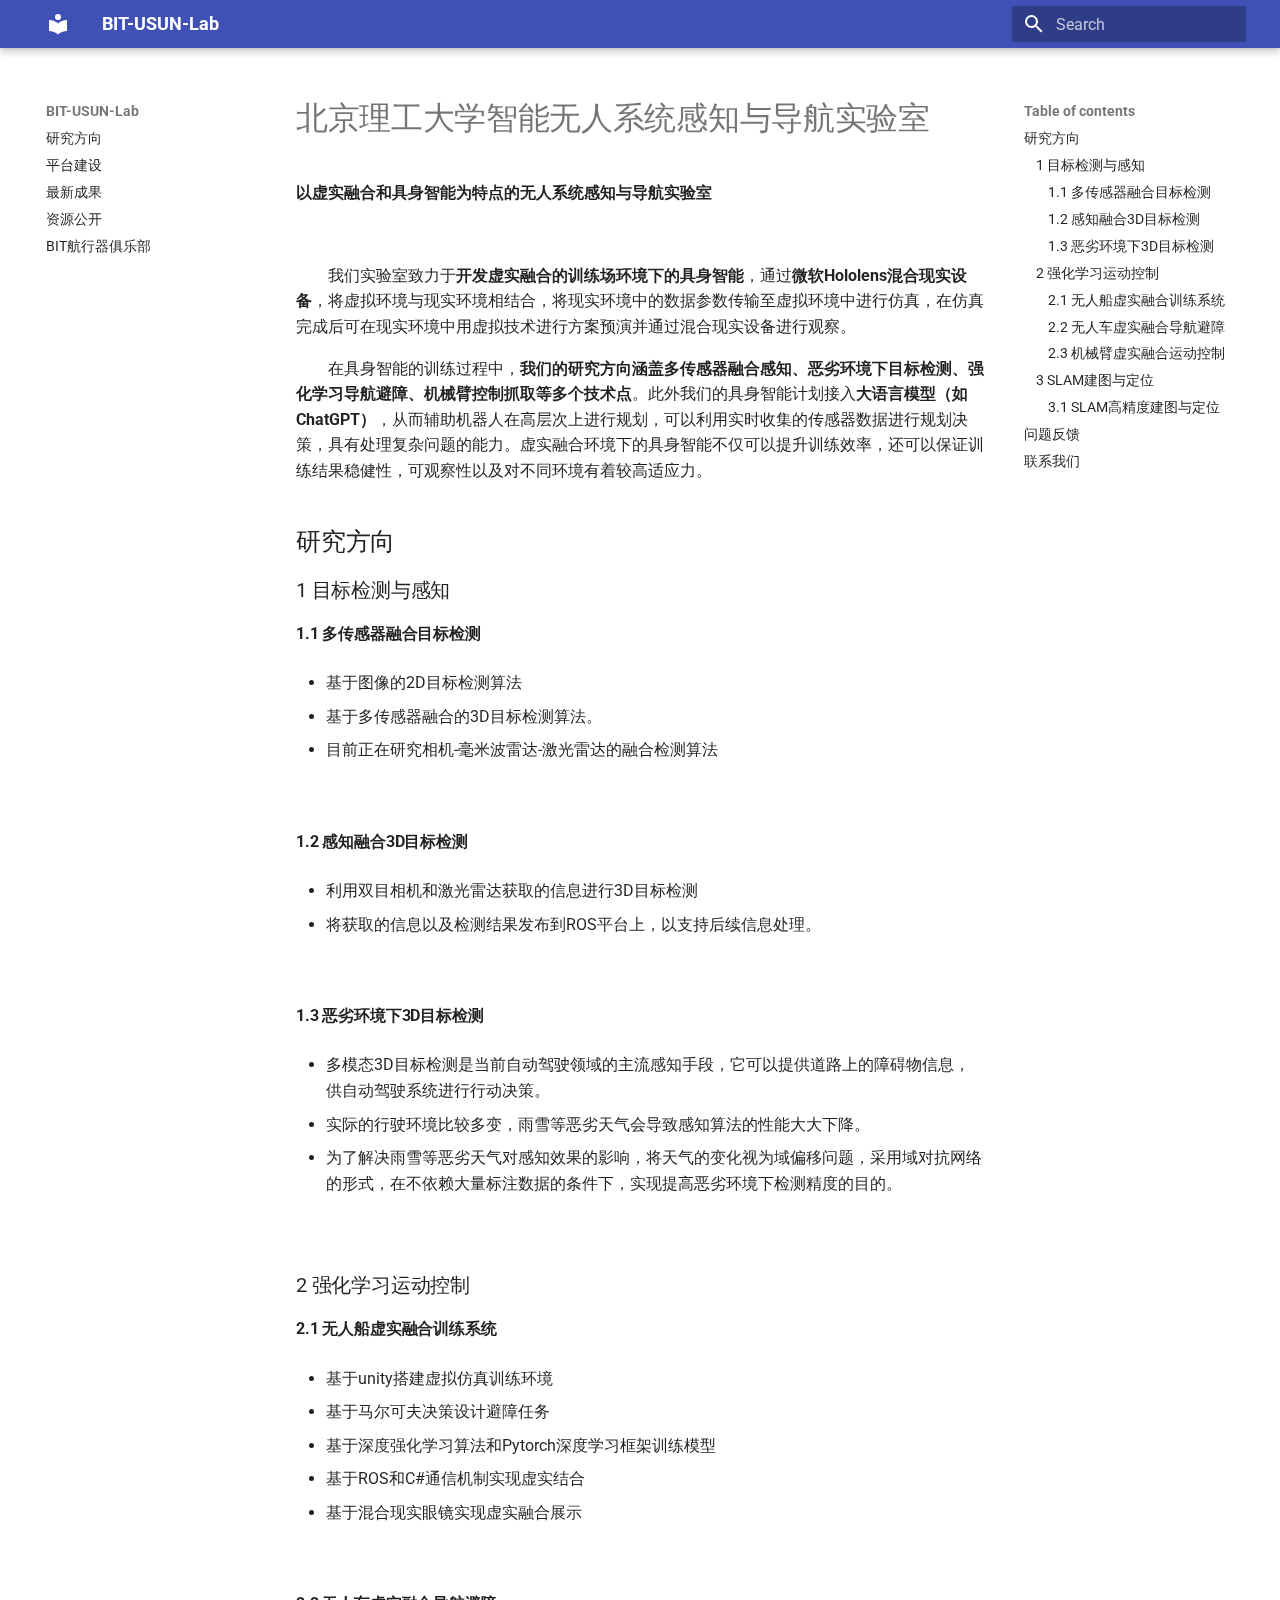
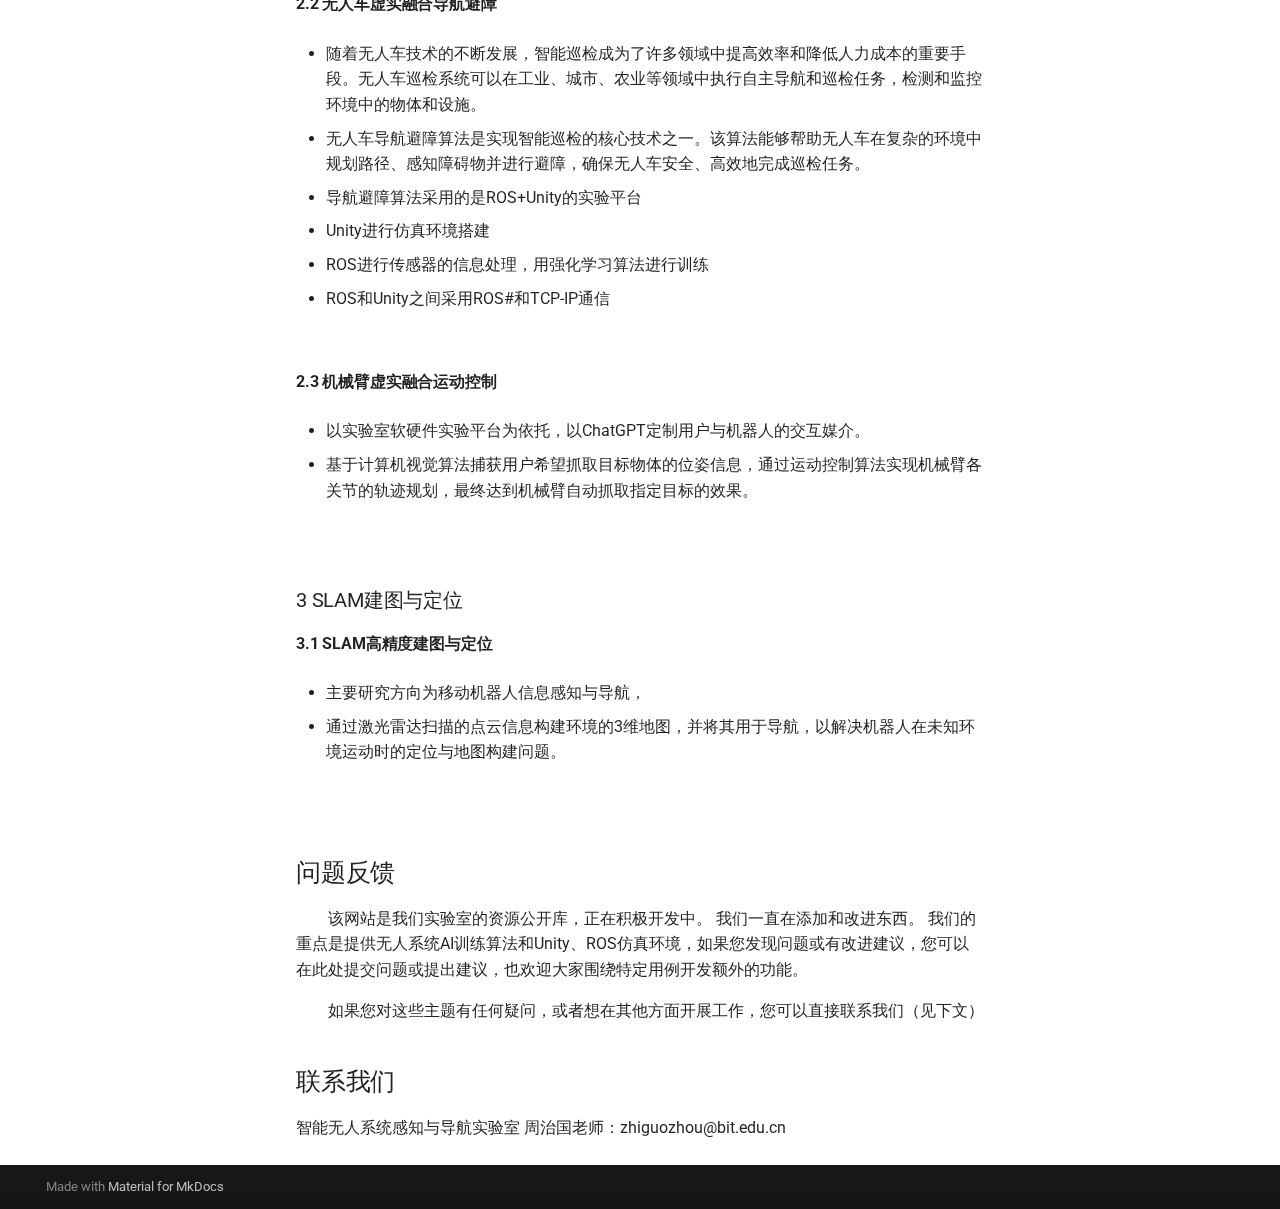
==== index.html @ 7f7ef29b "Deployed 2341b84 with MkDocs version: 1.6.1" ====
<!doctype html>
<html lang="en" class="no-js">
  <head>
    
      <meta charset="utf-8">
      <meta name="viewport" content="width=device-width,initial-scale=1">
      
      
      
      
      
      
      <link rel="icon" href="assets/images/favicon.png">
      <meta name="generator" content="mkdocs-1.6.1, mkdocs-material-9.5.34">
    
    
      
        <title>BIT-USUN-Lab</title>
      
    
    
      <link rel="stylesheet" href="assets/stylesheets/main.35f28582.min.css">
      
      


    
    
      
    
    
      
        
        
        <link rel="preconnect" href="https://fonts.gstatic.com" crossorigin>
        <link rel="stylesheet" href="https://fonts.googleapis.com/css?family=Roboto:300,300i,400,400i,700,700i%7CRoboto+Mono:400,400i,700,700i&display=fallback">
        <style>:root{--md-text-font:"Roboto";--md-code-font:"Roboto Mono"}</style>
      
    
    
      <link rel="stylesheet" href="css/custom.css">
    
    <script>__md_scope=new URL(".",location),__md_hash=e=>[...e].reduce(((e,_)=>(e<<5)-e+_.charCodeAt(0)),0),__md_get=(e,_=localStorage,t=__md_scope)=>JSON.parse(_.getItem(t.pathname+"."+e)),__md_set=(e,_,t=localStorage,a=__md_scope)=>{try{t.setItem(a.pathname+"."+e,JSON.stringify(_))}catch(e){}}</script>
    
      

    
    
    
  </head>
  
  
    <body dir="ltr">
  
    
    <input class="md-toggle" data-md-toggle="drawer" type="checkbox" id="__drawer" autocomplete="off">
    <input class="md-toggle" data-md-toggle="search" type="checkbox" id="__search" autocomplete="off">
    <label class="md-overlay" for="__drawer"></label>
    <div data-md-component="skip">
      
        
        <a href="#_1" class="md-skip">
          Skip to content
        </a>
      
    </div>
    <div data-md-component="announce">
      
    </div>
    
    
      

  

<header class="md-header md-header--shadow" data-md-component="header">
  <nav class="md-header__inner md-grid" aria-label="Header">
    <a href="." title="BIT-USUN-Lab" class="md-header__button md-logo" aria-label="BIT-USUN-Lab" data-md-component="logo">
      
  
  <svg xmlns="http://www.w3.org/2000/svg" viewBox="0 0 24 24"><path d="M12 8a3 3 0 0 0 3-3 3 3 0 0 0-3-3 3 3 0 0 0-3 3 3 3 0 0 0 3 3m0 3.54C9.64 9.35 6.5 8 3 8v11c3.5 0 6.64 1.35 9 3.54 2.36-2.19 5.5-3.54 9-3.54V8c-3.5 0-6.64 1.35-9 3.54"/></svg>

    </a>
    <label class="md-header__button md-icon" for="__drawer">
      
      <svg xmlns="http://www.w3.org/2000/svg" viewBox="0 0 24 24"><path d="M3 6h18v2H3zm0 5h18v2H3zm0 5h18v2H3z"/></svg>
    </label>
    <div class="md-header__title" data-md-component="header-title">
      <div class="md-header__ellipsis">
        <div class="md-header__topic">
          <span class="md-ellipsis">
            BIT-USUN-Lab
          </span>
        </div>
        <div class="md-header__topic" data-md-component="header-topic">
          <span class="md-ellipsis">
            
              北京理工大学智能无人系统感知与导航实验室
            
          </span>
        </div>
      </div>
    </div>
    
    
      <script>var palette=__md_get("__palette");if(palette&&palette.color){if("(prefers-color-scheme)"===palette.color.media){var media=matchMedia("(prefers-color-scheme: light)"),input=document.querySelector(media.matches?"[data-md-color-media='(prefers-color-scheme: light)']":"[data-md-color-media='(prefers-color-scheme: dark)']");palette.color.media=input.getAttribute("data-md-color-media"),palette.color.scheme=input.getAttribute("data-md-color-scheme"),palette.color.primary=input.getAttribute("data-md-color-primary"),palette.color.accent=input.getAttribute("data-md-color-accent")}for(var[key,value]of Object.entries(palette.color))document.body.setAttribute("data-md-color-"+key,value)}</script>
    
    
    
      <label class="md-header__button md-icon" for="__search">
        
        <svg xmlns="http://www.w3.org/2000/svg" viewBox="0 0 24 24"><path d="M9.5 3A6.5 6.5 0 0 1 16 9.5c0 1.61-.59 3.09-1.56 4.23l.27.27h.79l5 5-1.5 1.5-5-5v-.79l-.27-.27A6.52 6.52 0 0 1 9.5 16 6.5 6.5 0 0 1 3 9.5 6.5 6.5 0 0 1 9.5 3m0 2C7 5 5 7 5 9.5S7 14 9.5 14 14 12 14 9.5 12 5 9.5 5"/></svg>
      </label>
      <div class="md-search" data-md-component="search" role="dialog">
  <label class="md-search__overlay" for="__search"></label>
  <div class="md-search__inner" role="search">
    <form class="md-search__form" name="search">
      <input type="text" class="md-search__input" name="query" aria-label="Search" placeholder="Search" autocapitalize="off" autocorrect="off" autocomplete="off" spellcheck="false" data-md-component="search-query" required>
      <label class="md-search__icon md-icon" for="__search">
        
        <svg xmlns="http://www.w3.org/2000/svg" viewBox="0 0 24 24"><path d="M9.5 3A6.5 6.5 0 0 1 16 9.5c0 1.61-.59 3.09-1.56 4.23l.27.27h.79l5 5-1.5 1.5-5-5v-.79l-.27-.27A6.52 6.52 0 0 1 9.5 16 6.5 6.5 0 0 1 3 9.5 6.5 6.5 0 0 1 9.5 3m0 2C7 5 5 7 5 9.5S7 14 9.5 14 14 12 14 9.5 12 5 9.5 5"/></svg>
        
        <svg xmlns="http://www.w3.org/2000/svg" viewBox="0 0 24 24"><path d="M20 11v2H8l5.5 5.5-1.42 1.42L4.16 12l7.92-7.92L13.5 5.5 8 11z"/></svg>
      </label>
      <nav class="md-search__options" aria-label="Search">
        
        <button type="reset" class="md-search__icon md-icon" title="Clear" aria-label="Clear" tabindex="-1">
          
          <svg xmlns="http://www.w3.org/2000/svg" viewBox="0 0 24 24"><path d="M19 6.41 17.59 5 12 10.59 6.41 5 5 6.41 10.59 12 5 17.59 6.41 19 12 13.41 17.59 19 19 17.59 13.41 12z"/></svg>
        </button>
      </nav>
      
    </form>
    <div class="md-search__output">
      <div class="md-search__scrollwrap" tabindex="0" data-md-scrollfix>
        <div class="md-search-result" data-md-component="search-result">
          <div class="md-search-result__meta">
            Initializing search
          </div>
          <ol class="md-search-result__list" role="presentation"></ol>
        </div>
      </div>
    </div>
  </div>
</div>
    
    
  </nav>
  
</header>
    
    <div class="md-container" data-md-component="container">
      
      
        
          
        
      
      <main class="md-main" data-md-component="main">
        <div class="md-main__inner md-grid">
          
            
              
              <div class="md-sidebar md-sidebar--primary" data-md-component="sidebar" data-md-type="navigation" >
                <div class="md-sidebar__scrollwrap">
                  <div class="md-sidebar__inner">
                    



<nav class="md-nav md-nav--primary" aria-label="Navigation" data-md-level="0">
  <label class="md-nav__title" for="__drawer">
    <a href="." title="BIT-USUN-Lab" class="md-nav__button md-logo" aria-label="BIT-USUN-Lab" data-md-component="logo">
      
  
  <svg xmlns="http://www.w3.org/2000/svg" viewBox="0 0 24 24"><path d="M12 8a3 3 0 0 0 3-3 3 3 0 0 0-3-3 3 3 0 0 0-3 3 3 3 0 0 0 3 3m0 3.54C9.64 9.35 6.5 8 3 8v11c3.5 0 6.64 1.35 9 3.54 2.36-2.19 5.5-3.54 9-3.54V8c-3.5 0-6.64 1.35-9 3.54"/></svg>

    </a>
    BIT-USUN-Lab
  </label>
  
  <ul class="md-nav__list" data-md-scrollfix>
    
      
      
  
  
  
  
    <li class="md-nav__item">
      <a href="ResearchDirection/" class="md-nav__link">
        
  
  <span class="md-ellipsis">
    研究方向
  </span>
  

      </a>
    </li>
  

    
      
      
  
  
  
  
    <li class="md-nav__item">
      <a href="PlatformConstruction/" class="md-nav__link">
        
  
  <span class="md-ellipsis">
    平台建设
  </span>
  

      </a>
    </li>
  

    
      
      
  
  
  
  
    <li class="md-nav__item">
      <a href="LatestResults/" class="md-nav__link">
        
  
  <span class="md-ellipsis">
    最新成果
  </span>
  

      </a>
    </li>
  

    
      
      
  
  
  
  
    <li class="md-nav__item">
      <a href="ResourceDisclosure/" class="md-nav__link">
        
  
  <span class="md-ellipsis">
    资源公开
  </span>
  

      </a>
    </li>
  

    
      
      
  
  
  
  
    <li class="md-nav__item">
      <a href="BITUnmannedVehicleClub/" class="md-nav__link">
        
  
  <span class="md-ellipsis">
    BIT航行器俱乐部
  </span>
  

      </a>
    </li>
  

    
  </ul>
</nav>
                  </div>
                </div>
              </div>
            
            
              
              <div class="md-sidebar md-sidebar--secondary" data-md-component="sidebar" data-md-type="toc" >
                <div class="md-sidebar__scrollwrap">
                  <div class="md-sidebar__inner">
                    

<nav class="md-nav md-nav--secondary" aria-label="Table of contents">
  
  
  
    
  
  
    <label class="md-nav__title" for="__toc">
      <span class="md-nav__icon md-icon"></span>
      Table of contents
    </label>
    <ul class="md-nav__list" data-md-component="toc" data-md-scrollfix>
      
        <li class="md-nav__item">
  <a href="#_2" class="md-nav__link">
    <span class="md-ellipsis">
      研究方向
    </span>
  </a>
  
    <nav class="md-nav" aria-label="研究方向">
      <ul class="md-nav__list">
        
          <li class="md-nav__item">
  <a href="#1" class="md-nav__link">
    <span class="md-ellipsis">
      1 目标检测与感知
    </span>
  </a>
  
    <nav class="md-nav" aria-label="1 目标检测与感知">
      <ul class="md-nav__list">
        
          <li class="md-nav__item">
  <a href="#11" class="md-nav__link">
    <span class="md-ellipsis">
      1.1 多传感器融合目标检测
    </span>
  </a>
  
</li>
        
          <li class="md-nav__item">
  <a href="#12-3d" class="md-nav__link">
    <span class="md-ellipsis">
      1.2 感知融合3D目标检测
    </span>
  </a>
  
</li>
        
          <li class="md-nav__item">
  <a href="#13-3d" class="md-nav__link">
    <span class="md-ellipsis">
      1.3 恶劣环境下3D目标检测
    </span>
  </a>
  
</li>
        
      </ul>
    </nav>
  
</li>
        
          <li class="md-nav__item">
  <a href="#2" class="md-nav__link">
    <span class="md-ellipsis">
      2 强化学习运动控制
    </span>
  </a>
  
    <nav class="md-nav" aria-label="2 强化学习运动控制">
      <ul class="md-nav__list">
        
          <li class="md-nav__item">
  <a href="#21" class="md-nav__link">
    <span class="md-ellipsis">
      2.1 无人船虚实融合训练系统
    </span>
  </a>
  
</li>
        
          <li class="md-nav__item">
  <a href="#22" class="md-nav__link">
    <span class="md-ellipsis">
      2.2 无人车虚实融合导航避障
    </span>
  </a>
  
</li>
        
          <li class="md-nav__item">
  <a href="#23" class="md-nav__link">
    <span class="md-ellipsis">
      2.3 机械臂虚实融合运动控制
    </span>
  </a>
  
</li>
        
      </ul>
    </nav>
  
</li>
        
          <li class="md-nav__item">
  <a href="#3-slam" class="md-nav__link">
    <span class="md-ellipsis">
      3 SLAM建图与定位
    </span>
  </a>
  
    <nav class="md-nav" aria-label="3 SLAM建图与定位">
      <ul class="md-nav__list">
        
          <li class="md-nav__item">
  <a href="#31-slam" class="md-nav__link">
    <span class="md-ellipsis">
      3.1 SLAM高精度建图与定位
    </span>
  </a>
  
</li>
        
      </ul>
    </nav>
  
</li>
        
      </ul>
    </nav>
  
</li>
      
        <li class="md-nav__item">
  <a href="#_3" class="md-nav__link">
    <span class="md-ellipsis">
      问题反馈
    </span>
  </a>
  
</li>
      
        <li class="md-nav__item">
  <a href="#_4" class="md-nav__link">
    <span class="md-ellipsis">
      联系我们
    </span>
  </a>
  
</li>
      
    </ul>
  
</nav>
                  </div>
                </div>
              </div>
            
          
          
            <div class="md-content" data-md-component="content">
              <article class="md-content__inner md-typeset">
                
                  


<h1 id="_1">北京理工大学智能无人系统感知与导航实验室</h1>
<p><strong>以虚实融合和具身智能为特点的无人系统感知与导航实验室</strong></p>
<p><img alt="" src="imagLab/0%E6%A1%86%E6%9E%B6%E5%9B%BE.jpg" /></p>
<p>&emsp;&emsp;我们实验室致力于<strong>开发虚实融合的训练场环境下的具身智能</strong>，通过<strong>微软Hololens混合现实设备</strong>，将虚拟环境与现实环境相结合，将现实环境中的数据参数传输至虚拟环境中进行仿真，在仿真完成后可在现实环境中用虚拟技术进行方案预演并通过混合现实设备进行观察。</p>
<p>&emsp;&emsp;在具身智能的训练过程中，<strong>我们的研究方向涵盖多传感器融合感知、恶劣环境下目标检测、强化学习导航避障、机械臂控制抓取等多个技术点</strong>。此外我们的具身智能计划接入<strong>大语言模型（如ChatGPT）</strong>，从而辅助机器人在高层次上进行规划，可以利用实时收集的传感器数据进行规划决策，具有处理复杂问题的能力。虚实融合环境下的具身智能不仅可以提升训练效率，还可以保证训练结果稳健性，可观察性以及对不同环境有着较高适应力。</p>
<h2 id="_2">研究方向</h2>
<h3 id="1">1 目标检测与感知</h3>
<h4 id="11">1.1 多传感器融合目标检测</h4>
<ul>
<li>
<p>基于图像的2D目标检测算法 </p>
</li>
<li>
<p>基于多传感器融合的3D目标检测算法。 </p>
</li>
<li>
<p>目前正在研究相机-毫米波雷达-激光雷达的融合检测算法</p>
</li>
</ul>
<p><img alt="" src="imagLab/2%E5%A4%9A%E4%BC%A0%E6%84%9F%E5%99%A8%E8%9E%8D%E5%90%88.jpg" /></p>
<h4 id="12-3d">1.2 感知融合3D目标检测</h4>
<ul>
<li>
<p>利用双目相机和激光雷达获取的信息进行3D目标检测</p>
</li>
<li>
<p>将获取的信息以及检测结果发布到ROS平台上，以支持后续信息处理。</p>
</li>
</ul>
<p><img alt="" src="imagLab/3.3D%E7%9B%AE%E6%A0%87%E6%A3%80%E6%B5%8B.jpg" /></p>
<h4 id="13-3d">1.3 恶劣环境下3D目标检测</h4>
<ul>
<li>
<p>多模态3D目标检测是当前自动驾驶领域的主流感知手段，它可以提供道路上的障碍物信息，供自动驾驶系统进行行动决策。</p>
</li>
<li>
<p>实际的行驶环境比较多变，雨雪等恶劣天气会导致感知算法的性能大大下降。</p>
</li>
<li>为了解决雨雪等恶劣天气对感知效果的影响，将天气的变化视为域偏移问题，采用域对抗网络的形式，在不依赖大量标注数据的条件下，实现提高恶劣环境下检测精度的目的。</li>
</ul>
<p><img alt="" src="imagLab/1%E8%9E%8D%E5%90%883D%E7%9B%AE%E6%A0%87%E6%A3%80%E6%B5%8B.jpg" /></p>
<h3 id="2">2 强化学习运动控制</h3>
<h4 id="21">2.1 无人船虚实融合训练系统</h4>
<ul>
<li>
<p>基于unity搭建虚拟仿真训练环境</p>
</li>
<li>
<p>基于马尔可夫决策设计避障任务</p>
</li>
<li>
<p>基于深度强化学习算法和Pytorch深度学习框架训练模型</p>
</li>
<li>
<p>基于ROS和C#通信机制实现虚实结合</p>
</li>
<li>
<p>基于混合现实眼镜实现虚实融合展示</p>
</li>
</ul>
<p><img alt="" src="imagLab/4%E6%97%A0%E4%BA%BA%E8%88%B9.PNG" /></p>
<h4 id="22">2.2 无人车虚实融合导航避障</h4>
<ul>
<li>
<p>随着无人车技术的不断发展，智能巡检成为了许多领域中提高效率和降低人力成本的重要手段。无人车巡检系统可以在工业、城市、农业等领域中执行自主导航和巡检任务，检测和监控环境中的物体和设施。</p>
</li>
<li>
<p>无人车导航避障算法是实现智能巡检的核心技术之一。该算法能够帮助无人车在复杂的环境中规划路径、感知障碍物并进行避障，确保无人车安全、高效地完成巡检任务。</p>
</li>
<li>导航避障算法采用的是ROS+Unity的实验平台</li>
<li>Unity进行仿真环境搭建</li>
<li>ROS进行传感器的信息处理，用强化学习算法进行训练</li>
<li>ROS和Unity之间采用ROS#和TCP-IP通信</li>
</ul>
<p><img alt="" src="imagLab/5%E7%94%B5%E5%8A%9B%E5%B7%A1%E6%A3%80.png" /></p>
<h4 id="23">2.3 机械臂虚实融合运动控制</h4>
<ul>
<li>
<p>以实验室软硬件实验平台为依托，以ChatGPT定制用户与机器人的交互媒介。</p>
</li>
<li>
<p>基于计算机视觉算法捕获用户希望抓取目标物体的位姿信息，通过运动控制算法实现机械臂各关节的轨迹规划，最终达到机械臂自动抓取指定目标的效果。</p>
</li>
</ul>
<p><img alt="" src="imagLab/6%E6%9C%BA%E6%A2%B0%E8%87%82.jpg" /></p>
<h3 id="3-slam">3 SLAM建图与定位</h3>
<h4 id="31-slam">3.1 SLAM高精度建图与定位</h4>
<ul>
<li>
<p>主要研究方向为移动机器人信息感知与导航，</p>
</li>
<li>
<p>通过激光雷达扫描的点云信息构建环境的3维地图，并将其用于导航，以解决机器人在未知环境运动时的定位与地图构建问题。</p>
</li>
</ul>
<p><img alt="" src="imagLab/7SLAM%E5%BB%BA%E5%9B%BE.jpg" /></p>
<h2 id="_3">问题反馈</h2>
<p>&emsp;&emsp;该网站是我们实验室的资源公开库，正在积极开发中。 我们一直在添加和改进东西。 我们的重点是提供无人系统AI训练算法和Unity、ROS仿真环境，如果您发现问题或有改进建议，您可以在此处提交问题或提出建议，也欢迎大家围绕特定用例开发额外的功能。</p>
<p>&emsp;&emsp;如果您对这些主题有任何疑问，或者想在其他方面开展工作，您可以直接联系我们（见下文）</p>
<h2 id="_4">联系我们</h2>
<p>智能无人系统感知与导航实验室
周治国老师：zhiguozhou@bit.edu.cn</p>












                
              </article>
            </div>
          
          
<script>var target=document.getElementById(location.hash.slice(1));target&&target.name&&(target.checked=target.name.startsWith("__tabbed_"))</script>
        </div>
        
      </main>
      
        <footer class="md-footer">
  
  <div class="md-footer-meta md-typeset">
    <div class="md-footer-meta__inner md-grid">
      <div class="md-copyright">
  
  
    Made with
    <a href="https://squidfunk.github.io/mkdocs-material/" target="_blank" rel="noopener">
      Material for MkDocs
    </a>
  
</div>
      
    </div>
  </div>
</footer>
      
    </div>
    <div class="md-dialog" data-md-component="dialog">
      <div class="md-dialog__inner md-typeset"></div>
    </div>
    
    
    <script id="__config" type="application/json">{"base": ".", "features": [], "search": "assets/javascripts/workers/search.07f07601.min.js", "translations": {"clipboard.copied": "Copied to clipboard", "clipboard.copy": "Copy to clipboard", "search.result.more.one": "1 more on this page", "search.result.more.other": "# more on this page", "search.result.none": "No matching documents", "search.result.one": "1 matching document", "search.result.other": "# matching documents", "search.result.placeholder": "Type to start searching", "search.result.term.missing": "Missing", "select.version": "Select version"}}</script>
    
    
      <script src="assets/javascripts/bundle.56dfad97.min.js"></script>
      
    
  </body>
</html>
---- assets/stylesheets/main.35f28582.min.css ----
@charset "UTF-8";html{-webkit-text-size-adjust:none;-moz-text-size-adjust:none;text-size-adjust:none;box-sizing:border-box}*,:after,:before{box-sizing:inherit}@media (prefers-reduced-motion){*,:after,:before{transition:none!important}}body{margin:0}a,button,input,label{-webkit-tap-highlight-color:transparent}a{color:inherit;text-decoration:none}hr{border:0;box-sizing:initial;display:block;height:.05rem;overflow:visible;padding:0}small{font-size:80%}sub,sup{line-height:1em}img{border-style:none}table{border-collapse:initial;border-spacing:0}td,th{font-weight:400;vertical-align:top}button{background:#0000;border:0;font-family:inherit;font-size:inherit;margin:0;padding:0}input{border:0;outline:none}:root{--md-primary-fg-color:#4051b5;--md-primary-fg-color--light:#5d6cc0;--md-primary-fg-color--dark:#303fa1;--md-primary-bg-color:#fff;--md-primary-bg-color--light:#ffffffb3;--md-accent-fg-color:#526cfe;--md-accent-fg-color--transparent:#526cfe1a;--md-accent-bg-color:#fff;--md-accent-bg-color--light:#ffffffb3}[data-md-color-scheme=default]{color-scheme:light}[data-md-color-scheme=default] img[src$="#gh-dark-mode-only"],[data-md-color-scheme=default] img[src$="#only-dark"]{display:none}:root,[data-md-color-scheme=default]{--md-hue:225deg;--md-default-fg-color:#000000de;--md-default-fg-color--light:#0000008a;--md-default-fg-color--lighter:#00000052;--md-default-fg-color--lightest:#00000012;--md-default-bg-color:#fff;--md-default-bg-color--light:#ffffffb3;--md-default-bg-color--lighter:#ffffff4d;--md-default-bg-color--lightest:#ffffff1f;--md-code-fg-color:#36464e;--md-code-bg-color:#f5f5f5;--md-code-hl-color:#4287ff;--md-code-hl-color--light:#4287ff1a;--md-code-hl-number-color:#d52a2a;--md-code-hl-special-color:#db1457;--md-code-hl-function-color:#a846b9;--md-code-hl-constant-color:#6e59d9;--md-code-hl-keyword-color:#3f6ec6;--md-code-hl-string-color:#1c7d4d;--md-code-hl-name-color:var(--md-code-fg-color);--md-code-hl-operator-color:var(--md-default-fg-color--light);--md-code-hl-punctuation-color:var(--md-default-fg-color--light);--md-code-hl-comment-color:var(--md-default-fg-color--light);--md-code-hl-generic-color:var(--md-default-fg-color--light);--md-code-hl-variable-color:var(--md-default-fg-color--light);--md-typeset-color:var(--md-default-fg-color);--md-typeset-a-color:var(--md-primary-fg-color);--md-typeset-del-color:#f5503d26;--md-typeset-ins-color:#0bd57026;--md-typeset-kbd-color:#fafafa;--md-typeset-kbd-accent-color:#fff;--md-typeset-kbd-border-color:#b8b8b8;--md-typeset-mark-color:#ffff0080;--md-typeset-table-color:#0000001f;--md-typeset-table-color--light:rgba(0,0,0,.035);--md-admonition-fg-color:var(--md-default-fg-color);--md-admonition-bg-color:var(--md-default-bg-color);--md-warning-fg-color:#000000de;--md-warning-bg-color:#ff9;--md-footer-fg-color:#fff;--md-footer-fg-color--light:#ffffffb3;--md-footer-fg-color--lighter:#ffffff73;--md-footer-bg-color:#000000de;--md-footer-bg-color--dark:#00000052;--md-shadow-z1:0 0.2rem 0.5rem #0000000d,0 0 0.05rem #0000001a;--md-shadow-z2:0 0.2rem 0.5rem #0000001a,0 0 0.05rem #00000040;--md-shadow-z3:0 0.2rem 0.5rem #0003,0 0 0.05rem #00000059}.md-icon svg{fill:currentcolor;display:block;height:1.2rem;width:1.2rem}body{-webkit-font-smoothing:antialiased;-moz-osx-font-smoothing:grayscale;--md-text-font-family:var(--md-text-font,_),-apple-system,BlinkMacSystemFont,Helvetica,Arial,sans-serif;--md-code-font-family:var(--md-code-font,_),SFMono-Regular,Consolas,Menlo,monospace}aside,body,input{font-feature-settings:"kern","liga";color:var(--md-typeset-color);font-family:var(--md-text-font-family)}code,kbd,pre{font-feature-settings:"kern";font-family:var(--md-code-font-family)}:root{--md-typeset-table-sort-icon:url('data:image/svg+xml;charset=utf-8,<svg xmlns="http://www.w3.org/2000/svg" viewBox="0 0 24 24"><path d="m18 21-4-4h3V7h-3l4-4 4 4h-3v10h3M2 19v-2h10v2M2 13v-2h7v2M2 7V5h4v2z"/></svg>');--md-typeset-table-sort-icon--asc:url('data:image/svg+xml;charset=utf-8,<svg xmlns="http://www.w3.org/2000/svg" viewBox="0 0 24 24"><path d="M19 17h3l-4 4-4-4h3V3h2M2 17h10v2H2M6 5v2H2V5m0 6h7v2H2z"/></svg>');--md-typeset-table-sort-icon--desc:url('data:image/svg+xml;charset=utf-8,<svg xmlns="http://www.w3.org/2000/svg" viewBox="0 0 24 24"><path d="M19 7h3l-4-4-4 4h3v14h2M2 17h10v2H2M6 5v2H2V5m0 6h7v2H2z"/></svg>')}.md-typeset{-webkit-print-color-adjust:exact;color-adjust:exact;font-size:.8rem;line-height:1.6}@media print{.md-typeset{font-size:.68rem}}.md-typeset blockquote,.md-typeset dl,.md-typeset figure,.md-typeset ol,.md-typeset pre,.md-typeset ul{margin-bottom:1em;margin-top:1em}.md-typeset h1{color:var(--md-default-fg-color--light);font-size:2em;line-height:1.3;margin:0 0 1.25em}.md-typeset h1,.md-typeset h2{font-weight:300;letter-spacing:-.01em}.md-typeset h2{font-size:1.5625em;line-height:1.4;margin:1.6em 0 .64em}.md-typeset h3{font-size:1.25em;font-weight:400;letter-spacing:-.01em;line-height:1.5;margin:1.6em 0 .8em}.md-typeset h2+h3{margin-top:.8em}.md-typeset h4{font-weight:700;letter-spacing:-.01em;margin:1em 0}.md-typeset h5,.md-typeset h6{color:var(--md-default-fg-color--light);font-size:.8em;font-weight:700;letter-spacing:-.01em;margin:1.25em 0}.md-typeset h5{text-transform:uppercase}.md-typeset hr{border-bottom:.05rem solid var(--md-default-fg-color--lightest);display:flow-root;margin:1.5em 0}.md-typeset a{color:var(--md-typeset-a-color);word-break:break-word}.md-typeset a,.md-typeset a:before{transition:color 125ms}.md-typeset a:focus,.md-typeset a:hover{color:var(--md-accent-fg-color)}.md-typeset a:focus code,.md-typeset a:hover code{background-color:var(--md-accent-fg-color--transparent)}.md-typeset a code{color:currentcolor;transition:background-color 125ms}.md-typeset a.focus-visible{outline-color:var(--md-accent-fg-color);outline-offset:.2rem}.md-typeset code,.md-typeset kbd,.md-typeset pre{color:var(--md-code-fg-color);direction:ltr;font-variant-ligatures:none}@media print{.md-typeset code,.md-typeset kbd,.md-typeset pre{white-space:pre-wrap}}.md-typeset code{background-color:var(--md-code-bg-color);border-radius:.1rem;-webkit-box-decoration-break:clone;box-decoration-break:clone;font-size:.85em;padding:0 .2941176471em;word-break:break-word}.md-typeset code:not(.focus-visible){-webkit-tap-highlight-color:transparent;outline:none}.md-typeset pre{display:flow-root;line-height:1.4;position:relative}.md-typeset pre>code{-webkit-box-decoration-break:slice;box-decoration-break:slice;box-shadow:none;display:block;margin:0;outline-color:var(--md-accent-fg-color);overflow:auto;padding:.7720588235em 1.1764705882em;scrollbar-color:var(--md-default-fg-color--lighter) #0000;scrollbar-width:thin;touch-action:auto;word-break:normal}.md-typeset pre>code:hover{scrollbar-color:var(--md-accent-fg-color) #0000}.md-typeset pre>code::-webkit-scrollbar{height:.2rem;width:.2rem}.md-typeset pre>code::-webkit-scrollbar-thumb{background-color:var(--md-default-fg-color--lighter)}.md-typeset pre>code::-webkit-scrollbar-thumb:hover{background-color:var(--md-accent-fg-color)}.md-typeset kbd{background-color:var(--md-typeset-kbd-color);border-radius:.1rem;box-shadow:0 .1rem 0 .05rem var(--md-typeset-kbd-border-color),0 .1rem 0 var(--md-typeset-kbd-border-color),0 -.1rem .2rem var(--md-typeset-kbd-accent-color) inset;color:var(--md-default-fg-color);display:inline-block;font-size:.75em;padding:0 .6666666667em;vertical-align:text-top;word-break:break-word}.md-typeset mark{background-color:var(--md-typeset-mark-color);-webkit-box-decoration-break:clone;box-decoration-break:clone;color:inherit;word-break:break-word}.md-typeset abbr{border-bottom:.05rem dotted var(--md-default-fg-color--light);cursor:help;text-decoration:none}.md-typeset small{opacity:.75}[dir=ltr] .md-typeset sub,[dir=ltr] .md-typeset sup{margin-left:.078125em}[dir=rtl] .md-typeset sub,[dir=rtl] .md-typeset sup{margin-right:.078125em}[dir=ltr] .md-typeset blockquote{padding-left:.6rem}[dir=rtl] .md-typeset blockquote{padding-right:.6rem}[dir=ltr] .md-typeset blockquote{border-left:.2rem solid var(--md-default-fg-color--lighter)}[dir=rtl] .md-typeset blockquote{border-right:.2rem solid var(--md-default-fg-color--lighter)}.md-typeset blockquote{color:var(--md-default-fg-color--light);margin-left:0;margin-right:0}.md-typeset ul{list-style-type:disc}[dir=ltr] .md-typeset ol,[dir=ltr] .md-typeset ul{margin-left:.625em}[dir=rtl] .md-typeset ol,[dir=rtl] .md-typeset ul{margin-right:.625em}.md-typeset ol,.md-typeset ul{padding:0}.md-typeset ol:not([hidden]),.md-typeset ul:not([hidden]){display:flow-root}.md-typeset ol ol,.md-typeset ul ol{list-style-type:lower-alpha}.md-typeset ol ol ol,.md-typeset ul ol ol{list-style-type:lower-roman}[dir=ltr] .md-typeset ol li,[dir=ltr] .md-typeset ul li{margin-left:1.25em}[dir=rtl] .md-typeset ol li,[dir=rtl] .md-typeset ul li{margin-right:1.25em}.md-typeset ol li,.md-typeset ul li{margin-bottom:.5em}.md-typeset ol li blockquote,.md-typeset ol li p,.md-typeset ul li blockquote,.md-typeset ul li p{margin:.5em 0}.md-typeset ol li:last-child,.md-typeset ul li:last-child{margin-bottom:0}[dir=ltr] .md-typeset ol li ol,[dir=ltr] .md-typeset ol li ul,[dir=ltr] .md-typeset ul li ol,[dir=ltr] .md-typeset ul li ul{margin-left:.625em}[dir=rtl] .md-typeset ol li ol,[dir=rtl] .md-typeset ol li ul,[dir=rtl] .md-typeset ul li ol,[dir=rtl] .md-typeset ul li ul{margin-right:.625em}.md-typeset ol li ol,.md-typeset ol li ul,.md-typeset ul li ol,.md-typeset ul li ul{margin-bottom:.5em;margin-top:.5em}[dir=ltr] .md-typeset dd{margin-left:1.875em}[dir=rtl] .md-typeset dd{margin-right:1.875em}.md-typeset dd{margin-bottom:1.5em;margin-top:1em}.md-typeset img,.md-typeset svg,.md-typeset video{height:auto;max-width:100%}.md-typeset img[align=left]{margin:1em 1em 1em 0}.md-typeset img[align=right]{margin:1em 0 1em 1em}.md-typeset img[align]:only-child{margin-top:0}.md-typeset figure{display:flow-root;margin:1em auto;max-width:100%;text-align:center;width:-moz-fit-content;width:fit-content}.md-typeset figure img{display:block;margin:0 auto}.md-typeset figcaption{font-style:italic;margin:1em auto;max-width:24rem}.md-typeset iframe{max-width:100%}.md-typeset table:not([class]){background-color:var(--md-default-bg-color);border:.05rem solid var(--md-typeset-table-color);border-radius:.1rem;display:inline-block;font-size:.64rem;max-width:100%;overflow:auto;touch-action:auto}@media print{.md-typeset table:not([class]){display:table}}.md-typeset table:not([class])+*{margin-top:1.5em}.md-typeset table:not([class]) td>:first-child,.md-typeset table:not([class]) th>:first-child{margin-top:0}.md-typeset table:not([class]) td>:last-child,.md-typeset table:not([class]) th>:last-child{margin-bottom:0}.md-typeset table:not([class]) td:not([align]),.md-typeset table:not([class]) th:not([align]){text-align:left}[dir=rtl] .md-typeset table:not([class]) td:not([align]),[dir=rtl] .md-typeset table:not([class]) th:not([align]){text-align:right}.md-typeset table:not([class]) th{font-weight:700;min-width:5rem;padding:.9375em 1.25em;vertical-align:top}.md-typeset table:not([class]) td{border-top:.05rem solid var(--md-typeset-table-color);padding:.9375em 1.25em;vertical-align:top}.md-typeset table:not([class]) tbody tr{transition:background-color 125ms}.md-typeset table:not([class]) tbody tr:hover{background-color:var(--md-typeset-table-color--light);box-shadow:0 .05rem 0 var(--md-default-bg-color) inset}.md-typeset table:not([class]) a{word-break:normal}.md-typeset table th[role=columnheader]{cursor:pointer}[dir=ltr] .md-typeset table th[role=columnheader]:after{margin-left:.5em}[dir=rtl] .md-typeset table th[role=columnheader]:after{margin-right:.5em}.md-typeset table th[role=columnheader]:after{content:"";display:inline-block;height:1.2em;-webkit-mask-image:var(--md-typeset-table-sort-icon);mask-image:var(--md-typeset-table-sort-icon);-webkit-mask-repeat:no-repeat;mask-repeat:no-repeat;-webkit-mask-size:contain;mask-size:contain;transition:background-color 125ms;vertical-align:text-bottom;width:1.2em}.md-typeset table th[role=columnheader]:hover:after{background-color:var(--md-default-fg-color--lighter)}.md-typeset table th[role=columnheader][aria-sort=ascending]:after{background-color:var(--md-default-fg-color--light);-webkit-mask-image:var(--md-typeset-table-sort-icon--asc);mask-image:var(--md-typeset-table-sort-icon--asc)}.md-typeset table th[role=columnheader][aria-sort=descending]:after{background-color:var(--md-default-fg-color--light);-webkit-mask-image:var(--md-typeset-table-sort-icon--desc);mask-image:var(--md-typeset-table-sort-icon--desc)}.md-typeset__scrollwrap{margin:1em -.8rem;overflow-x:auto;touch-action:auto}.md-typeset__table{display:inline-block;margin-bottom:.5em;padding:0 .8rem}@media print{.md-typeset__table{display:block}}html .md-typeset__table table{display:table;margin:0;overflow:hidden;width:100%}@media screen and (max-width:44.984375em){.md-content__inner>pre{margin:1em -.8rem}.md-content__inner>pre code{border-radius:0}}.md-typeset .md-author{border-radius:100%;display:block;flex-shrink:0;height:1.6rem;overflow:hidden;position:relative;transition:color 125ms,transform 125ms;width:1.6rem}.md-typeset .md-author img{display:block}.md-typeset .md-author--more{background:var(--md-default-fg-color--lightest);color:var(--md-default-fg-color--lighter);font-size:.6rem;font-weight:700;line-height:1.6rem;text-align:center}.md-typeset .md-author--long{height:2.4rem;width:2.4rem}.md-typeset a.md-author{transform:scale(1)}.md-typeset a.md-author img{border-radius:100%;filter:grayscale(100%) opacity(75%);transition:filter 125ms}.md-typeset a.md-author:focus,.md-typeset a.md-author:hover{transform:scale(1.1);z-index:1}.md-typeset a.md-author:focus img,.md-typeset a.md-author:hover img{filter:grayscale(0)}.md-banner{background-color:var(--md-footer-bg-color);color:var(--md-footer-fg-color);overflow:auto}@media print{.md-banner{display:none}}.md-banner--warning{background-color:var(--md-warning-bg-color);color:var(--md-warning-fg-color)}.md-banner__inner{font-size:.7rem;margin:.6rem auto;padding:0 .8rem}[dir=ltr] .md-banner__button{float:right}[dir=rtl] .md-banner__button{float:left}.md-banner__button{color:inherit;cursor:pointer;transition:opacity .25s}.no-js .md-banner__button{display:none}.md-banner__button:hover{opacity:.7}html{font-size:125%;height:100%;overflow-x:hidden}@media screen and (min-width:100em){html{font-size:137.5%}}@media screen and (min-width:125em){html{font-size:150%}}body{background-color:var(--md-default-bg-color);display:flex;flex-direction:column;font-size:.5rem;min-height:100%;position:relative;width:100%}@media print{body{display:block}}@media screen and (max-width:59.984375em){body[data-md-scrolllock]{position:fixed}}.md-grid{margin-left:auto;margin-right:auto;max-width:61rem}.md-container{display:flex;flex-direction:column;flex-grow:1}@media print{.md-container{display:block}}.md-main{flex-grow:1}.md-main__inner{display:flex;height:100%;margin-top:1.5rem}.md-ellipsis{overflow:hidden;text-overflow:ellipsis}.md-toggle{display:none}.md-option{height:0;opacity:0;position:absolute;width:0}.md-option:checked+label:not([hidden]){display:block}.md-option.focus-visible+label{outline-color:var(--md-accent-fg-color);outline-style:auto}.md-skip{background-color:var(--md-default-fg-color);border-radius:.1rem;color:var(--md-default-bg-color);font-size:.64rem;margin:.5rem;opacity:0;outline-color:var(--md-accent-fg-color);padding:.3rem .5rem;position:fixed;transform:translateY(.4rem);z-index:-1}.md-skip:focus{opacity:1;transform:translateY(0);transition:transform .25s cubic-bezier(.4,0,.2,1),opacity 175ms 75ms;z-index:10}@page{margin:25mm}:root{--md-clipboard-icon:url('data:image/svg+xml;charset=utf-8,<svg xmlns="http://www.w3.org/2000/svg" viewBox="0 0 24 24"><path d="M19 21H8V7h11m0-2H8a2 2 0 0 0-2 2v14a2 2 0 0 0 2 2h11a2 2 0 0 0 2-2V7a2 2 0 0 0-2-2m-3-4H4a2 2 0 0 0-2 2v14h2V3h12z"/></svg>')}.md-clipboard{border-radius:.1rem;color:var(--md-default-fg-color--lightest);cursor:pointer;height:1.5em;outline-color:var(--md-accent-fg-color);outline-offset:.1rem;position:absolute;right:.5em;top:.5em;transition:color .25s;width:1.5em;z-index:1}@media print{.md-clipboard{display:none}}.md-clipboard:not(.focus-visible){-webkit-tap-highlight-color:transparent;outline:none}:hover>.md-clipboard{color:var(--md-default-fg-color--light)}.md-clipboard:focus,.md-clipboard:hover{color:var(--md-accent-fg-color)}.md-clipboard:after{background-color:currentcolor;content:"";display:block;height:1.125em;margin:0 auto;-webkit-mask-image:var(--md-clipboard-icon);mask-image:var(--md-clipboard-icon);-webkit-mask-position:center;mask-position:center;-webkit-mask-repeat:no-repeat;mask-repeat:no-repeat;-webkit-mask-size:contain;mask-size:contain;width:1.125em}.md-clipboard--inline{cursor:pointer}.md-clipboard--inline code{transition:color .25s,background-color .25s}.md-clipboard--inline:focus code,.md-clipboard--inline:hover code{background-color:var(--md-accent-fg-color--transparent);color:var(--md-accent-fg-color)}.md-typeset .md-code__content{display:grid}@keyframes consent{0%{opacity:0;transform:translateY(100%)}to{opacity:1;transform:translateY(0)}}@keyframes overlay{0%{opacity:0}to{opacity:1}}.md-consent__overlay{animation:overlay .25s both;-webkit-backdrop-filter:blur(.1rem);backdrop-filter:blur(.1rem);background-color:#0000008a;height:100%;opacity:1;position:fixed;top:0;width:100%;z-index:5}.md-consent__inner{animation:consent .5s cubic-bezier(.1,.7,.1,1) both;background-color:var(--md-default-bg-color);border:0;border-radius:.1rem;bottom:0;box-shadow:0 0 .2rem #0000001a,0 .2rem .4rem #0003;max-height:100%;overflow:auto;padding:0;position:fixed;width:100%;z-index:5}.md-consent__form{padding:.8rem}.md-consent__settings{display:none;margin:1em 0}input:checked+.md-consent__settings{display:block}.md-consent__controls{margin-bottom:.8rem}.md-typeset .md-consent__controls .md-button{display:inline}@media screen and (max-width:44.984375em){.md-typeset .md-consent__controls .md-button{display:block;margin-top:.4rem;text-align:center;width:100%}}.md-consent label{cursor:pointer}.md-content{flex-grow:1;min-width:0}.md-content__inner{margin:0 .8rem 1.2rem;padding-top:.6rem}@media screen and (min-width:76.25em){[dir=ltr] .md-sidebar--primary:not([hidden])~.md-content>.md-content__inner{margin-left:1.2rem}[dir=ltr] .md-sidebar--secondary:not([hidden])~.md-content>.md-content__inner,[dir=rtl] .md-sidebar--primary:not([hidden])~.md-content>.md-content__inner{margin-right:1.2rem}[dir=rtl] .md-sidebar--secondary:not([hidden])~.md-content>.md-content__inner{margin-left:1.2rem}}.md-content__inner:before{content:"";display:block;height:.4rem}.md-content__inner>:last-child{margin-bottom:0}[dir=ltr] .md-content__button{float:right}[dir=rtl] .md-content__button{float:left}[dir=ltr] .md-content__button{margin-left:.4rem}[dir=rtl] .md-content__button{margin-right:.4rem}.md-content__button{margin:.4rem 0;padding:0}@media print{.md-content__button{display:none}}.md-typeset .md-content__button{color:var(--md-default-fg-color--lighter)}.md-content__button svg{display:inline;vertical-align:top}[dir=rtl] .md-content__button svg{transform:scaleX(-1)}[dir=ltr] .md-dialog{right:.8rem}[dir=rtl] .md-dialog{left:.8rem}.md-dialog{background-color:var(--md-default-fg-color);border-radius:.1rem;bottom:.8rem;box-shadow:var(--md-shadow-z3);min-width:11.1rem;opacity:0;padding:.4rem .6rem;pointer-events:none;position:fixed;transform:translateY(100%);transition:transform 0ms .4s,opacity .4s;z-index:4}@media print{.md-dialog{display:none}}.md-dialog--active{opacity:1;pointer-events:auto;transform:translateY(0);transition:transform .4s cubic-bezier(.075,.85,.175,1),opacity .4s}.md-dialog__inner{color:var(--md-default-bg-color);font-size:.7rem}.md-feedback{margin:2em 0 1em;text-align:center}.md-feedback fieldset{border:none;margin:0;padding:0}.md-feedback__title{font-weight:700;margin:1em auto}.md-feedback__inner{position:relative}.md-feedback__list{display:flex;flex-wrap:wrap;place-content:baseline center;position:relative}.md-feedback__list:hover .md-icon:not(:disabled){color:var(--md-default-fg-color--lighter)}:disabled .md-feedback__list{min-height:1.8rem}.md-feedback__icon{color:var(--md-default-fg-color--light);cursor:pointer;flex-shrink:0;margin:0 .1rem;transition:color 125ms}.md-feedback__icon:not(:disabled).md-icon:hover{color:var(--md-accent-fg-color)}.md-feedback__icon:disabled{color:var(--md-default-fg-color--lightest);pointer-events:none}.md-feedback__note{opacity:0;position:relative;transform:translateY(.4rem);transition:transform .4s cubic-bezier(.1,.7,.1,1),opacity .15s}.md-feedback__note>*{margin:0 auto;max-width:16rem}:disabled .md-feedback__note{opacity:1;transform:translateY(0)}.md-footer{background-color:var(--md-footer-bg-color);color:var(--md-footer-fg-color)}@media print{.md-footer{display:none}}.md-footer__inner{justify-content:space-between;overflow:auto;padding:.2rem}.md-footer__inner:not([hidden]){display:flex}.md-footer__link{align-items:end;display:flex;flex-grow:0.01;margin-bottom:.4rem;margin-top:1rem;max-width:100%;outline-color:var(--md-accent-fg-color);overflow:hidden;transition:opacity .25s}.md-footer__link:focus,.md-footer__link:hover{opacity:.7}[dir=rtl] .md-footer__link svg{transform:scaleX(-1)}@media screen and (max-width:44.984375em){.md-footer__link--prev{flex-shrink:0}.md-footer__link--prev .md-footer__title{display:none}}[dir=ltr] .md-footer__link--next{margin-left:auto}[dir=rtl] .md-footer__link--next{margin-right:auto}.md-footer__link--next{text-align:right}[dir=rtl] .md-footer__link--next{text-align:left}.md-footer__title{flex-grow:1;font-size:.9rem;margin-bottom:.7rem;max-width:calc(100% - 2.4rem);padding:0 1rem;white-space:nowrap}.md-footer__button{margin:.2rem;padding:.4rem}.md-footer__direction{font-size:.64rem;opacity:.7}.md-footer-meta{background-color:var(--md-footer-bg-color--dark)}.md-footer-meta__inner{display:flex;flex-wrap:wrap;justify-content:space-between;padding:.2rem}html .md-footer-meta.md-typeset a{color:var(--md-footer-fg-color--light)}html .md-footer-meta.md-typeset a:focus,html .md-footer-meta.md-typeset a:hover{color:var(--md-footer-fg-color)}.md-copyright{color:var(--md-footer-fg-color--lighter);font-size:.64rem;margin:auto .6rem;padding:.4rem 0;width:100%}@media screen and (min-width:45em){.md-copyright{width:auto}}.md-copyright__highlight{color:var(--md-footer-fg-color--light)}.md-social{display:inline-flex;gap:.2rem;margin:0 .4rem;padding:.2rem 0 .6rem}@media screen and (min-width:45em){.md-social{padding:.6rem 0}}.md-social__link{display:inline-block;height:1.6rem;text-align:center;width:1.6rem}.md-social__link:before{line-height:1.9}.md-social__link svg{fill:currentcolor;max-height:.8rem;vertical-align:-25%}.md-typeset .md-button{border:.1rem solid;border-radius:.1rem;color:var(--md-primary-fg-color);cursor:pointer;display:inline-block;font-weight:700;padding:.625em 2em;transition:color 125ms,background-color 125ms,border-color 125ms}.md-typeset .md-button--primary{background-color:var(--md-primary-fg-color);border-color:var(--md-primary-fg-color);color:var(--md-primary-bg-color)}.md-typeset .md-button:focus,.md-typeset .md-button:hover{background-color:var(--md-accent-fg-color);border-color:var(--md-accent-fg-color);color:var(--md-accent-bg-color)}[dir=ltr] .md-typeset .md-input{border-top-left-radius:.1rem}[dir=ltr] .md-typeset .md-input,[dir=rtl] .md-typeset .md-input{border-top-right-radius:.1rem}[dir=rtl] .md-typeset .md-input{border-top-left-radius:.1rem}.md-typeset .md-input{border-bottom:.1rem solid var(--md-default-fg-color--lighter);box-shadow:var(--md-shadow-z1);font-size:.8rem;height:1.8rem;padding:0 .6rem;transition:border .25s,box-shadow .25s}.md-typeset .md-input:focus,.md-typeset .md-input:hover{border-bottom-color:var(--md-accent-fg-color);box-shadow:var(--md-shadow-z2)}.md-typeset .md-input--stretch{width:100%}.md-header{background-color:var(--md-primary-fg-color);box-shadow:0 0 .2rem #0000,0 .2rem .4rem #0000;color:var(--md-primary-bg-color);display:block;left:0;position:sticky;right:0;top:0;z-index:4}@media print{.md-header{display:none}}.md-header[hidden]{transform:translateY(-100%);transition:transform .25s cubic-bezier(.8,0,.6,1),box-shadow .25s}.md-header--shadow{box-shadow:0 0 .2rem #0000001a,0 .2rem .4rem #0003;transition:transform .25s cubic-bezier(.1,.7,.1,1),box-shadow .25s}.md-header__inner{align-items:center;display:flex;padding:0 .2rem}.md-header__button{color:currentcolor;cursor:pointer;margin:.2rem;outline-color:var(--md-accent-fg-color);padding:.4rem;position:relative;transition:opacity .25s;vertical-align:middle;z-index:1}.md-header__button:hover{opacity:.7}.md-header__button:not([hidden]){display:inline-block}.md-header__button:not(.focus-visible){-webkit-tap-highlight-color:transparent;outline:none}.md-header__button.md-logo{margin:.2rem;padding:.4rem}@media screen and (max-width:76.234375em){.md-header__button.md-logo{display:none}}.md-header__button.md-logo img,.md-header__button.md-logo svg{fill:currentcolor;display:block;height:1.2rem;width:auto}@media screen and (min-width:60em){.md-header__button[for=__search]{display:none}}.no-js .md-header__button[for=__search]{display:none}[dir=rtl] .md-header__button[for=__search] svg{transform:scaleX(-1)}@media screen and (min-width:76.25em){.md-header__button[for=__drawer]{display:none}}.md-header__topic{display:flex;max-width:100%;position:absolute;transition:transform .4s cubic-bezier(.1,.7,.1,1),opacity .15s;white-space:nowrap}.md-header__topic+.md-header__topic{opacity:0;pointer-events:none;transform:translateX(1.25rem);transition:transform .4s cubic-bezier(1,.7,.1,.1),opacity .15s;z-index:-1}[dir=rtl] .md-header__topic+.md-header__topic{transform:translateX(-1.25rem)}.md-header__topic:first-child{font-weight:700}[dir=ltr] .md-header__title{margin-left:1rem;margin-right:.4rem}[dir=rtl] .md-header__title{margin-left:.4rem;margin-right:1rem}.md-header__title{flex-grow:1;font-size:.9rem;height:2.4rem;line-height:2.4rem}.md-header__title--active .md-header__topic{opacity:0;pointer-events:none;transform:translateX(-1.25rem);transition:transform .4s cubic-bezier(1,.7,.1,.1),opacity .15s;z-index:-1}[dir=rtl] .md-header__title--active .md-header__topic{transform:translateX(1.25rem)}.md-header__title--active .md-header__topic+.md-header__topic{opacity:1;pointer-events:auto;transform:translateX(0);transition:transform .4s cubic-bezier(.1,.7,.1,1),opacity .15s;z-index:0}.md-header__title>.md-header__ellipsis{height:100%;position:relative;width:100%}.md-header__option{display:flex;flex-shrink:0;max-width:100%;transition:max-width 0ms .25s,opacity .25s .25s;white-space:nowrap}[data-md-toggle=search]:checked~.md-header .md-header__option{max-width:0;opacity:0;transition:max-width 0ms,opacity 0ms}.md-header__option>input{bottom:0}.md-header__source{display:none}@media screen and (min-width:60em){[dir=ltr] .md-header__source{margin-left:1rem}[dir=rtl] .md-header__source{margin-right:1rem}.md-header__source{display:block;max-width:11.7rem;width:11.7rem}}@media screen and (min-width:76.25em){[dir=ltr] .md-header__source{margin-left:1.4rem}[dir=rtl] .md-header__source{margin-right:1.4rem}}.md-meta{color:var(--md-default-fg-color--light);font-size:.7rem;line-height:1.3}.md-meta__list{display:inline-flex;flex-wrap:wrap;list-style:none;margin:0;padding:0}.md-meta__item:not(:last-child):after{content:"·";margin-left:.2rem;margin-right:.2rem}.md-meta__link{color:var(--md-typeset-a-color)}.md-meta__link:focus,.md-meta__link:hover{color:var(--md-accent-fg-color)}.md-draft{background-color:#ff1744;border-radius:.125em;color:#fff;display:inline-block;font-weight:700;padding-left:.5714285714em;padding-right:.5714285714em}:root{--md-nav-icon--prev:url('data:image/svg+xml;charset=utf-8,<svg xmlns="http://www.w3.org/2000/svg" viewBox="0 0 24 24"><path d="M20 11v2H8l5.5 5.5-1.42 1.42L4.16 12l7.92-7.92L13.5 5.5 8 11z"/></svg>');--md-nav-icon--next:url('data:image/svg+xml;charset=utf-8,<svg xmlns="http://www.w3.org/2000/svg" viewBox="0 0 24 24"><path d="M8.59 16.58 13.17 12 8.59 7.41 10 6l6 6-6 6z"/></svg>');--md-toc-icon:url('data:image/svg+xml;charset=utf-8,<svg xmlns="http://www.w3.org/2000/svg" viewBox="0 0 24 24"><path d="M3 9h14V7H3zm0 4h14v-2H3zm0 4h14v-2H3zm16 0h2v-2h-2zm0-10v2h2V7zm0 6h2v-2h-2z"/></svg>')}.md-nav{font-size:.7rem;line-height:1.3}.md-nav__title{color:var(--md-default-fg-color--light);display:block;font-weight:700;overflow:hidden;padding:0 .6rem;text-overflow:ellipsis}.md-nav__title .md-nav__button{display:none}.md-nav__title .md-nav__button img{height:100%;width:auto}.md-nav__title .md-nav__button.md-logo img,.md-nav__title .md-nav__button.md-logo svg{fill:currentcolor;display:block;height:2.4rem;max-width:100%;object-fit:contain;width:auto}.md-nav__list{list-style:none;margin:0;padding:0}.md-nav__link{align-items:flex-start;display:flex;gap:.4rem;margin-top:.625em;scroll-snap-align:start;transition:color 125ms}.md-nav__link--passed{color:var(--md-default-fg-color--light)}.md-nav__item .md-nav__link--active,.md-nav__item .md-nav__link--active code{color:var(--md-typeset-a-color)}.md-nav__link .md-ellipsis{position:relative}[dir=ltr] .md-nav__link .md-icon:last-child{margin-left:auto}[dir=rtl] .md-nav__link .md-icon:last-child{margin-right:auto}.md-nav__link svg{fill:currentcolor;flex-shrink:0;height:1.3em;position:relative}.md-nav__link[for]:focus,.md-nav__link[for]:hover,.md-nav__link[href]:focus,.md-nav__link[href]:hover{color:var(--md-accent-fg-color);cursor:pointer}.md-nav__link.focus-visible{outline-color:var(--md-accent-fg-color);outline-offset:.2rem}.md-nav--primary .md-nav__link[for=__toc]{display:none}.md-nav--primary .md-nav__link[for=__toc] .md-icon:after{background-color:currentcolor;display:block;height:100%;-webkit-mask-image:var(--md-toc-icon);mask-image:var(--md-toc-icon);width:100%}.md-nav--primary .md-nav__link[for=__toc]~.md-nav{display:none}.md-nav__container>.md-nav__link{margin-top:0}.md-nav__container>.md-nav__link:first-child{flex-grow:1;min-width:0}.md-nav__icon{flex-shrink:0}.md-nav__source{display:none}@media screen and (max-width:76.234375em){.md-nav--primary,.md-nav--primary .md-nav{background-color:var(--md-default-bg-color);display:flex;flex-direction:column;height:100%;left:0;position:absolute;right:0;top:0;z-index:1}.md-nav--primary .md-nav__item,.md-nav--primary .md-nav__title{font-size:.8rem;line-height:1.5}.md-nav--primary .md-nav__title{background-color:var(--md-default-fg-color--lightest);color:var(--md-default-fg-color--light);cursor:pointer;height:5.6rem;line-height:2.4rem;padding:3rem .8rem .2rem;position:relative;white-space:nowrap}[dir=ltr] .md-nav--primary .md-nav__title .md-nav__icon{left:.4rem}[dir=rtl] .md-nav--primary .md-nav__title .md-nav__icon{right:.4rem}.md-nav--primary .md-nav__title .md-nav__icon{display:block;height:1.2rem;margin:.2rem;position:absolute;top:.4rem;width:1.2rem}.md-nav--primary .md-nav__title .md-nav__icon:after{background-color:currentcolor;content:"";display:block;height:100%;-webkit-mask-image:var(--md-nav-icon--prev);mask-image:var(--md-nav-icon--prev);-webkit-mask-position:center;mask-position:center;-webkit-mask-repeat:no-repeat;mask-repeat:no-repeat;-webkit-mask-size:contain;mask-size:contain;width:100%}.md-nav--primary .md-nav__title~.md-nav__list{background-color:var(--md-default-bg-color);box-shadow:0 .05rem 0 var(--md-default-fg-color--lightest) inset;overflow-y:auto;scroll-snap-type:y mandatory;touch-action:pan-y}.md-nav--primary .md-nav__title~.md-nav__list>:first-child{border-top:0}.md-nav--primary .md-nav__title[for=__drawer]{background-color:var(--md-primary-fg-color);color:var(--md-primary-bg-color);font-weight:700}.md-nav--primary .md-nav__title .md-logo{display:block;left:.2rem;margin:.2rem;padding:.4rem;position:absolute;right:.2rem;top:.2rem}.md-nav--primary .md-nav__list{flex:1}.md-nav--primary .md-nav__item{border-top:.05rem solid var(--md-default-fg-color--lightest)}.md-nav--primary .md-nav__item--active>.md-nav__link{color:var(--md-typeset-a-color)}.md-nav--primary .md-nav__item--active>.md-nav__link:focus,.md-nav--primary .md-nav__item--active>.md-nav__link:hover{color:var(--md-accent-fg-color)}.md-nav--primary .md-nav__link{margin-top:0;padding:.6rem .8rem}.md-nav--primary .md-nav__link svg{margin-top:.1em}.md-nav--primary .md-nav__link>.md-nav__link{padding:0}[dir=ltr] .md-nav--primary .md-nav__link .md-nav__icon{margin-right:-.2rem}[dir=rtl] .md-nav--primary .md-nav__link .md-nav__icon{margin-left:-.2rem}.md-nav--primary .md-nav__link .md-nav__icon{font-size:1.2rem;height:1.2rem;width:1.2rem}.md-nav--primary .md-nav__link .md-nav__icon:after{background-color:currentcolor;content:"";display:block;height:100%;-webkit-mask-image:var(--md-nav-icon--next);mask-image:var(--md-nav-icon--next);-webkit-mask-position:center;mask-position:center;-webkit-mask-repeat:no-repeat;mask-repeat:no-repeat;-webkit-mask-size:contain;mask-size:contain;width:100%}[dir=rtl] .md-nav--primary .md-nav__icon:after{transform:scale(-1)}.md-nav--primary .md-nav--secondary .md-nav{background-color:initial;position:static}[dir=ltr] .md-nav--primary .md-nav--secondary .md-nav .md-nav__link{padding-left:1.4rem}[dir=rtl] .md-nav--primary .md-nav--secondary .md-nav .md-nav__link{padding-right:1.4rem}[dir=ltr] .md-nav--primary .md-nav--secondary .md-nav .md-nav .md-nav__link{padding-left:2rem}[dir=rtl] .md-nav--primary .md-nav--secondary .md-nav .md-nav .md-nav__link{padding-right:2rem}[dir=ltr] .md-nav--primary .md-nav--secondary .md-nav .md-nav .md-nav .md-nav__link{padding-left:2.6rem}[dir=rtl] .md-nav--primary .md-nav--secondary .md-nav .md-nav .md-nav .md-nav__link{padding-right:2.6rem}[dir=ltr] .md-nav--primary .md-nav--secondary .md-nav .md-nav .md-nav .md-nav .md-nav__link{padding-left:3.2rem}[dir=rtl] .md-nav--primary .md-nav--secondary .md-nav .md-nav .md-nav .md-nav .md-nav__link{padding-right:3.2rem}.md-nav--secondary{background-color:initial}.md-nav__toggle~.md-nav{display:flex;opacity:0;transform:translateX(100%);transition:transform .25s cubic-bezier(.8,0,.6,1),opacity 125ms 50ms}[dir=rtl] .md-nav__toggle~.md-nav{transform:translateX(-100%)}.md-nav__toggle:checked~.md-nav{opacity:1;transform:translateX(0);transition:transform .25s cubic-bezier(.4,0,.2,1),opacity 125ms 125ms}.md-nav__toggle:checked~.md-nav>.md-nav__list{-webkit-backface-visibility:hidden;backface-visibility:hidden}}@media screen and (max-width:59.984375em){.md-nav--primary .md-nav__link[for=__toc]{display:flex}.md-nav--primary .md-nav__link[for=__toc] .md-icon:after{content:""}.md-nav--primary .md-nav__link[for=__toc]+.md-nav__link{display:none}.md-nav--primary .md-nav__link[for=__toc]~.md-nav{display:flex}.md-nav__source{background-color:var(--md-primary-fg-color--dark);color:var(--md-primary-bg-color);display:block;padding:0 .2rem}}@media screen and (min-width:60em) and (max-width:76.234375em){.md-nav--integrated .md-nav__link[for=__toc]{display:flex}.md-nav--integrated .md-nav__link[for=__toc] .md-icon:after{content:""}.md-nav--integrated .md-nav__link[for=__toc]+.md-nav__link{display:none}.md-nav--integrated .md-nav__link[for=__toc]~.md-nav{display:flex}}@media screen and (min-width:60em){.md-nav{margin-bottom:-.4rem}.md-nav--secondary .md-nav__title{background:var(--md-default-bg-color);box-shadow:0 0 .4rem .4rem var(--md-default-bg-color);position:sticky;top:0;z-index:1}.md-nav--secondary .md-nav__title[for=__toc]{scroll-snap-align:start}.md-nav--secondary .md-nav__title .md-nav__icon{display:none}[dir=ltr] .md-nav--secondary .md-nav__list{padding-left:.6rem}[dir=rtl] .md-nav--secondary .md-nav__list{padding-right:.6rem}.md-nav--secondary .md-nav__list{padding-bottom:.4rem}[dir=ltr] .md-nav--secondary .md-nav__item>.md-nav__link{margin-right:.4rem}[dir=rtl] .md-nav--secondary .md-nav__item>.md-nav__link{margin-left:.4rem}}@media screen and (min-width:76.25em){.md-nav{margin-bottom:-.4rem;transition:max-height .25s cubic-bezier(.86,0,.07,1)}.md-nav--primary .md-nav__title{background:var(--md-default-bg-color);box-shadow:0 0 .4rem .4rem var(--md-default-bg-color);position:sticky;top:0;z-index:1}.md-nav--primary .md-nav__title[for=__drawer]{scroll-snap-align:start}.md-nav--primary .md-nav__title .md-nav__icon{display:none}[dir=ltr] .md-nav--primary .md-nav__list{padding-left:.6rem}[dir=rtl] .md-nav--primary .md-nav__list{padding-right:.6rem}.md-nav--primary .md-nav__list{padding-bottom:.4rem}[dir=ltr] .md-nav--primary .md-nav__item>.md-nav__link{margin-right:.4rem}[dir=rtl] .md-nav--primary .md-nav__item>.md-nav__link{margin-left:.4rem}.md-nav__toggle~.md-nav{display:grid;grid-template-rows:0fr;opacity:0;transition:grid-template-rows .25s cubic-bezier(.86,0,.07,1),opacity .25s,visibility 0ms .25s;visibility:collapse}.md-nav__toggle~.md-nav>.md-nav__list{overflow:hidden}.md-nav__toggle.md-toggle--indeterminate~.md-nav,.md-nav__toggle:checked~.md-nav{grid-template-rows:1fr;opacity:1;transition:grid-template-rows .25s cubic-bezier(.86,0,.07,1),opacity .15s .1s,visibility 0ms;visibility:visible}.md-nav__toggle.md-toggle--indeterminate~.md-nav{transition:none}.md-nav__item--nested>.md-nav>.md-nav__title{display:none}.md-nav__item--section{display:block;margin:1.25em 0}.md-nav__item--section:last-child{margin-bottom:0}.md-nav__item--section>.md-nav__link{font-weight:700}.md-nav__item--section>.md-nav__link[for]{color:var(--md-default-fg-color--light)}.md-nav__item--section>.md-nav__link:not(.md-nav__container){pointer-events:none}.md-nav__item--section>.md-nav__link .md-icon,.md-nav__item--section>.md-nav__link>[for]{display:none}[dir=ltr] .md-nav__item--section>.md-nav{margin-left:-.6rem}[dir=rtl] .md-nav__item--section>.md-nav{margin-right:-.6rem}.md-nav__item--section>.md-nav{display:block;opacity:1;visibility:visible}.md-nav__item--section>.md-nav>.md-nav__list>.md-nav__item{padding:0}.md-nav__icon{border-radius:100%;height:.9rem;transition:background-color .25s;width:.9rem}.md-nav__icon:hover{background-color:var(--md-accent-fg-color--transparent)}.md-nav__icon:after{background-color:currentcolor;border-radius:100%;content:"";display:inline-block;height:100%;-webkit-mask-image:var(--md-nav-icon--next);mask-image:var(--md-nav-icon--next);-webkit-mask-position:center;mask-position:center;-webkit-mask-repeat:no-repeat;mask-repeat:no-repeat;-webkit-mask-size:contain;mask-size:contain;transition:transform .25s;vertical-align:-.1rem;width:100%}[dir=rtl] .md-nav__icon:after{transform:rotate(180deg)}.md-nav__item--nested .md-nav__toggle:checked~.md-nav__link .md-nav__icon:after,.md-nav__item--nested .md-toggle--indeterminate~.md-nav__link .md-nav__icon:after{transform:rotate(90deg)}.md-nav--lifted>.md-nav__list>.md-nav__item,.md-nav--lifted>.md-nav__title{display:none}.md-nav--lifted>.md-nav__list>.md-nav__item--active{display:block}.md-nav--lifted>.md-nav__list>.md-nav__item--active>.md-nav__link{background:var(--md-default-bg-color);box-shadow:0 0 .4rem .4rem var(--md-default-bg-color);margin-top:0;position:sticky;top:0;z-index:1}.md-nav--lifted>.md-nav__list>.md-nav__item--active>.md-nav__link:not(.md-nav__container){pointer-events:none}.md-nav--lifted>.md-nav__list>.md-nav__item--active.md-nav__item--section{margin:0}[dir=ltr] .md-nav--lifted>.md-nav__list>.md-nav__item>.md-nav:not(.md-nav--secondary){margin-left:-.6rem}[dir=rtl] .md-nav--lifted>.md-nav__list>.md-nav__item>.md-nav:not(.md-nav--secondary){margin-right:-.6rem}.md-nav--lifted>.md-nav__list>.md-nav__item>[for]{color:var(--md-default-fg-color--light)}.md-nav--lifted .md-nav[data-md-level="1"]{grid-template-rows:1fr;opacity:1;visibility:visible}[dir=ltr] .md-nav--integrated>.md-nav__list>.md-nav__item--active .md-nav--secondary{border-left:.05rem solid var(--md-primary-fg-color)}[dir=rtl] .md-nav--integrated>.md-nav__list>.md-nav__item--active .md-nav--secondary{border-right:.05rem solid var(--md-primary-fg-color)}.md-nav--integrated>.md-nav__list>.md-nav__item--active .md-nav--secondary{display:block;margin-bottom:1.25em;opacity:1;visibility:visible}.md-nav--integrated>.md-nav__list>.md-nav__item--active .md-nav--secondary>.md-nav__list{overflow:visible;padding-bottom:0}.md-nav--integrated>.md-nav__list>.md-nav__item--active .md-nav--secondary>.md-nav__title{display:none}}.md-pagination{font-size:.8rem;font-weight:700;gap:.4rem}.md-pagination,.md-pagination>*{align-items:center;display:flex;justify-content:center}.md-pagination>*{border-radius:.2rem;height:1.8rem;min-width:1.8rem;text-align:center}.md-pagination__current{background-color:var(--md-default-fg-color--lightest);color:var(--md-default-fg-color--light)}.md-pagination__link{transition:color 125ms,background-color 125ms}.md-pagination__link:focus,.md-pagination__link:hover{background-color:var(--md-accent-fg-color--transparent);color:var(--md-accent-fg-color)}.md-pagination__link:focus svg,.md-pagination__link:hover svg{color:var(--md-accent-fg-color)}.md-pagination__link.focus-visible{outline-color:var(--md-accent-fg-color);outline-offset:.2rem}.md-pagination__link svg{fill:currentcolor;color:var(--md-default-fg-color--lighter);display:block;max-height:100%;width:1.2rem}.md-post__back{border-bottom:.05rem solid var(--md-default-fg-color--lightest);margin-bottom:1.2rem;padding-bottom:1.2rem}@media screen and (max-width:76.234375em){.md-post__back{display:none}}[dir=rtl] .md-post__back svg{transform:scaleX(-1)}.md-post__authors{display:flex;flex-direction:column;gap:.6rem;margin:0 .6rem 1.2rem}.md-post .md-post__meta a{transition:color 125ms}.md-post .md-post__meta a:focus,.md-post .md-post__meta a:hover{color:var(--md-accent-fg-color)}.md-post__title{color:var(--md-default-fg-color--light);font-weight:700}.md-post--excerpt{margin-bottom:3.2rem}.md-post--excerpt .md-post__header{align-items:center;display:flex;gap:.6rem;min-height:1.6rem}.md-post--excerpt .md-post__authors{align-items:center;display:inline-flex;flex-direction:row;gap:.2rem;margin:0;min-height:2.4rem}[dir=ltr] .md-post--excerpt .md-post__meta .md-meta__list{margin-right:.4rem}[dir=rtl] .md-post--excerpt .md-post__meta .md-meta__list{margin-left:.4rem}.md-post--excerpt .md-post__content>:first-child{--md-scroll-margin:6rem;margin-top:0}.md-post>.md-nav--secondary{margin:1em 0}.md-profile{align-items:center;display:flex;font-size:.7rem;gap:.6rem;line-height:1.4;width:100%}.md-profile__description{flex-grow:1}.md-content--post{display:flex}@media screen and (max-width:76.234375em){.md-content--post{flex-flow:column-reverse}}.md-content--post>.md-content__inner{min-width:0}@media screen and (min-width:76.25em){[dir=ltr] .md-content--post>.md-content__inner{margin-left:1.2rem}[dir=rtl] .md-content--post>.md-content__inner{margin-right:1.2rem}}@media screen and (max-width:76.234375em){.md-sidebar.md-sidebar--post{padding:0;position:static;width:100%}.md-sidebar.md-sidebar--post .md-sidebar__scrollwrap{overflow:visible}.md-sidebar.md-sidebar--post .md-sidebar__inner{padding:0}.md-sidebar.md-sidebar--post .md-post__meta{margin-left:.6rem;margin-right:.6rem}.md-sidebar.md-sidebar--post .md-nav__item{border:none;display:inline}.md-sidebar.md-sidebar--post .md-nav__list{display:inline-flex;flex-wrap:wrap;gap:.6rem;padding-bottom:.6rem;padding-top:.6rem}.md-sidebar.md-sidebar--post .md-nav__link{padding:0}.md-sidebar.md-sidebar--post .md-nav{height:auto;margin-bottom:0;position:static}}:root{--md-progress-value:0;--md-progress-delay:400ms}.md-progress{background:var(--md-primary-bg-color);height:.075rem;opacity:min(clamp(0,var(--md-progress-value),1),clamp(0,100 - var(--md-progress-value),1));position:fixed;top:0;transform:scaleX(calc(var(--md-progress-value)*1%));transform-origin:left;transition:transform .5s cubic-bezier(.19,1,.22,1),opacity .25s var(--md-progress-delay);width:100%;z-index:4}:root{--md-search-result-icon:url('data:image/svg+xml;charset=utf-8,<svg xmlns="http://www.w3.org/2000/svg" viewBox="0 0 24 24"><path d="M14 2H6a2 2 0 0 0-2 2v16a2 2 0 0 0 2 2h7c-.41-.25-.8-.56-1.14-.9-.33-.33-.61-.7-.86-1.1H6V4h7v5h5v1.18c.71.16 1.39.43 2 .82V8zm6.31 16.9c1.33-2.11.69-4.9-1.4-6.22-2.11-1.33-4.91-.68-6.22 1.4-1.34 2.11-.69 4.89 1.4 6.22 1.46.93 3.32.93 4.79.02L22 23.39 23.39 22zm-3.81.1a2.5 2.5 0 0 1-2.5-2.5 2.5 2.5 0 0 1 2.5-2.5 2.5 2.5 0 0 1 2.5 2.5 2.5 2.5 0 0 1-2.5 2.5"/></svg>')}.md-search{position:relative}@media screen and (min-width:60em){.md-search{padding:.2rem 0}}.no-js .md-search{display:none}.md-search__overlay{opacity:0;z-index:1}@media screen and (max-width:59.984375em){[dir=ltr] .md-search__overlay{left:-2.2rem}[dir=rtl] .md-search__overlay{right:-2.2rem}.md-search__overlay{background-color:var(--md-default-bg-color);border-radius:1rem;height:2rem;overflow:hidden;pointer-events:none;position:absolute;top:-1rem;transform-origin:center;transition:transform .3s .1s,opacity .2s .2s;width:2rem}[data-md-toggle=search]:checked~.md-header .md-search__overlay{opacity:1;transition:transform .4s,opacity .1s}}@media screen and (min-width:60em){[dir=ltr] .md-search__overlay{left:0}[dir=rtl] .md-search__overlay{right:0}.md-search__overlay{background-color:#0000008a;cursor:pointer;height:0;position:fixed;top:0;transition:width 0ms .25s,height 0ms .25s,opacity .25s;width:0}[data-md-toggle=search]:checked~.md-header .md-search__overlay{height:200vh;opacity:1;transition:width 0ms,height 0ms,opacity .25s;width:100%}}@media screen and (max-width:29.984375em){[data-md-toggle=search]:checked~.md-header .md-search__overlay{transform:scale(45)}}@media screen and (min-width:30em) and (max-width:44.984375em){[data-md-toggle=search]:checked~.md-header .md-search__overlay{transform:scale(60)}}@media screen and (min-width:45em) and (max-width:59.984375em){[data-md-toggle=search]:checked~.md-header .md-search__overlay{transform:scale(75)}}.md-search__inner{-webkit-backface-visibility:hidden;backface-visibility:hidden}@media screen and (max-width:59.984375em){[dir=ltr] .md-search__inner{left:0}[dir=rtl] .md-search__inner{right:0}.md-search__inner{height:0;opacity:0;overflow:hidden;position:fixed;top:0;transform:translateX(5%);transition:width 0ms .3s,height 0ms .3s,transform .15s cubic-bezier(.4,0,.2,1) .15s,opacity .15s .15s;width:0;z-index:2}[dir=rtl] .md-search__inner{transform:translateX(-5%)}[data-md-toggle=search]:checked~.md-header .md-search__inner{height:100%;opacity:1;transform:translateX(0);transition:width 0ms 0ms,height 0ms 0ms,transform .15s cubic-bezier(.1,.7,.1,1) .15s,opacity .15s .15s;width:100%}}@media screen and (min-width:60em){[dir=ltr] .md-search__inner{float:right}[dir=rtl] .md-search__inner{float:left}.md-search__inner{padding:.1rem 0;position:relative;transition:width .25s cubic-bezier(.1,.7,.1,1);width:11.7rem}}@media screen and (min-width:60em) and (max-width:76.234375em){[data-md-toggle=search]:checked~.md-header .md-search__inner{width:23.4rem}}@media screen and (min-width:76.25em){[data-md-toggle=search]:checked~.md-header .md-search__inner{width:34.4rem}}.md-search__form{background-color:var(--md-default-bg-color);box-shadow:0 0 .6rem #0000;height:2.4rem;position:relative;transition:color .25s,background-color .25s;z-index:2}@media screen and (min-width:60em){.md-search__form{background-color:#00000042;border-radius:.1rem;height:1.8rem}.md-search__form:hover{background-color:#ffffff1f}}[data-md-toggle=search]:checked~.md-header .md-search__form{background-color:var(--md-default-bg-color);border-radius:.1rem .1rem 0 0;box-shadow:0 0 .6rem #00000012;color:var(--md-default-fg-color)}[dir=ltr] .md-search__input{padding-left:3.6rem;padding-right:2.2rem}[dir=rtl] .md-search__input{padding-left:2.2rem;padding-right:3.6rem}.md-search__input{background:#0000;font-size:.9rem;height:100%;position:relative;text-overflow:ellipsis;width:100%;z-index:2}.md-search__input::placeholder{transition:color .25s}.md-search__input::placeholder,.md-search__input~.md-search__icon{color:var(--md-default-fg-color--light)}.md-search__input::-ms-clear{display:none}@media screen and (max-width:59.984375em){.md-search__input{font-size:.9rem;height:2.4rem;width:100%}}@media screen and (min-width:60em){[dir=ltr] .md-search__input{padding-left:2.2rem}[dir=rtl] .md-search__input{padding-right:2.2rem}.md-search__input{color:inherit;font-size:.8rem}.md-search__input::placeholder{color:var(--md-primary-bg-color--light)}.md-search__input+.md-search__icon{color:var(--md-primary-bg-color)}[data-md-toggle=search]:checked~.md-header .md-search__input{text-overflow:clip}[data-md-toggle=search]:checked~.md-header .md-search__input+.md-search__icon{color:var(--md-default-fg-color--light)}[data-md-toggle=search]:checked~.md-header .md-search__input::placeholder{color:#0000}}.md-search__icon{cursor:pointer;display:inline-block;height:1.2rem;transition:color .25s,opacity .25s;width:1.2rem}.md-search__icon:hover{opacity:.7}[dir=ltr] .md-search__icon[for=__search]{left:.5rem}[dir=rtl] .md-search__icon[for=__search]{right:.5rem}.md-search__icon[for=__search]{position:absolute;top:.3rem;z-index:2}[dir=rtl] .md-search__icon[for=__search] svg{transform:scaleX(-1)}@media screen and (max-width:59.984375em){[dir=ltr] .md-search__icon[for=__search]{left:.8rem}[dir=rtl] .md-search__icon[for=__search]{right:.8rem}.md-search__icon[for=__search]{top:.6rem}.md-search__icon[for=__search] svg:first-child{display:none}}@media screen and (min-width:60em){.md-search__icon[for=__search]{pointer-events:none}.md-search__icon[for=__search] svg:last-child{display:none}}[dir=ltr] .md-search__options{right:.5rem}[dir=rtl] .md-search__options{left:.5rem}.md-search__options{pointer-events:none;position:absolute;top:.3rem;z-index:2}@media screen and (max-width:59.984375em){[dir=ltr] .md-search__options{right:.8rem}[dir=rtl] .md-search__options{left:.8rem}.md-search__options{top:.6rem}}[dir=ltr] .md-search__options>.md-icon{margin-left:.2rem}[dir=rtl] .md-search__options>.md-icon{margin-right:.2rem}.md-search__options>.md-icon{color:var(--md-default-fg-color--light);opacity:0;transform:scale(.75);transition:transform .15s cubic-bezier(.1,.7,.1,1),opacity .15s}.md-search__options>.md-icon:not(.focus-visible){-webkit-tap-highlight-color:transparent;outline:none}[data-md-toggle=search]:checked~.md-header .md-search__input:valid~.md-search__options>.md-icon{opacity:1;pointer-events:auto;transform:scale(1)}[data-md-toggle=search]:checked~.md-header .md-search__input:valid~.md-search__options>.md-icon:hover{opacity:.7}[dir=ltr] .md-search__suggest{padding-left:3.6rem;padding-right:2.2rem}[dir=rtl] .md-search__suggest{padding-left:2.2rem;padding-right:3.6rem}.md-search__suggest{align-items:center;color:var(--md-default-fg-color--lighter);display:flex;font-size:.9rem;height:100%;opacity:0;position:absolute;top:0;transition:opacity 50ms;white-space:nowrap;width:100%}@media screen and (min-width:60em){[dir=ltr] .md-search__suggest{padding-left:2.2rem}[dir=rtl] .md-search__suggest{padding-right:2.2rem}.md-search__suggest{font-size:.8rem}}[data-md-toggle=search]:checked~.md-header .md-search__suggest{opacity:1;transition:opacity .3s .1s}[dir=ltr] .md-search__output{border-bottom-left-radius:.1rem}[dir=ltr] .md-search__output,[dir=rtl] .md-search__output{border-bottom-right-radius:.1rem}[dir=rtl] .md-search__output{border-bottom-left-radius:.1rem}.md-search__output{overflow:hidden;position:absolute;width:100%;z-index:1}@media screen and (max-width:59.984375em){.md-search__output{bottom:0;top:2.4rem}}@media screen and (min-width:60em){.md-search__output{opacity:0;top:1.9rem;transition:opacity .4s}[data-md-toggle=search]:checked~.md-header .md-search__output{box-shadow:var(--md-shadow-z3);opacity:1}}.md-search__scrollwrap{-webkit-backface-visibility:hidden;backface-visibility:hidden;background-color:var(--md-default-bg-color);height:100%;overflow-y:auto;touch-action:pan-y}@media (-webkit-max-device-pixel-ratio:1),(max-resolution:1dppx){.md-search__scrollwrap{transform:translateZ(0)}}@media screen and (min-width:60em) and (max-width:76.234375em){.md-search__scrollwrap{width:23.4rem}}@media screen and (min-width:76.25em){.md-search__scrollwrap{width:34.4rem}}@media screen and (min-width:60em){.md-search__scrollwrap{max-height:0;scrollbar-color:var(--md-default-fg-color--lighter) #0000;scrollbar-width:thin}[data-md-toggle=search]:checked~.md-header .md-search__scrollwrap{max-height:75vh}.md-search__scrollwrap:hover{scrollbar-color:var(--md-accent-fg-color) #0000}.md-search__scrollwrap::-webkit-scrollbar{height:.2rem;width:.2rem}.md-search__scrollwrap::-webkit-scrollbar-thumb{background-color:var(--md-default-fg-color--lighter)}.md-search__scrollwrap::-webkit-scrollbar-thumb:hover{background-color:var(--md-accent-fg-color)}}.md-search-result{color:var(--md-default-fg-color);word-break:break-word}.md-search-result__meta{background-color:var(--md-default-fg-color--lightest);color:var(--md-default-fg-color--light);font-size:.64rem;line-height:1.8rem;padding:0 .8rem;scroll-snap-align:start}@media screen and (min-width:60em){[dir=ltr] .md-search-result__meta{padding-left:2.2rem}[dir=rtl] .md-search-result__meta{padding-right:2.2rem}}.md-search-result__list{list-style:none;margin:0;padding:0;-webkit-user-select:none;user-select:none}.md-search-result__item{box-shadow:0 -.05rem var(--md-default-fg-color--lightest)}.md-search-result__item:first-child{box-shadow:none}.md-search-result__link{display:block;outline:none;scroll-snap-align:start;transition:background-color .25s}.md-search-result__link:focus,.md-search-result__link:hover{background-color:var(--md-accent-fg-color--transparent)}.md-search-result__link:last-child p:last-child{margin-bottom:.6rem}.md-search-result__more>summary{cursor:pointer;display:block;outline:none;position:sticky;scroll-snap-align:start;top:0;z-index:1}.md-search-result__more>summary::marker{display:none}.md-search-result__more>summary::-webkit-details-marker{display:none}.md-search-result__more>summary>div{color:var(--md-typeset-a-color);font-size:.64rem;padding:.75em .8rem;transition:color .25s,background-color .25s}@media screen and (min-width:60em){[dir=ltr] .md-search-result__more>summary>div{padding-left:2.2rem}[dir=rtl] .md-search-result__more>summary>div{padding-right:2.2rem}}.md-search-result__more>summary:focus>div,.md-search-result__more>summary:hover>div{background-color:var(--md-accent-fg-color--transparent);color:var(--md-accent-fg-color)}.md-search-result__more[open]>summary{background-color:var(--md-default-bg-color)}.md-search-result__article{overflow:hidden;padding:0 .8rem;position:relative}@media screen and (min-width:60em){[dir=ltr] .md-search-result__article{padding-left:2.2rem}[dir=rtl] .md-search-result__article{padding-right:2.2rem}}[dir=ltr] .md-search-result__icon{left:0}[dir=rtl] .md-search-result__icon{right:0}.md-search-result__icon{color:var(--md-default-fg-color--light);height:1.2rem;margin:.5rem;position:absolute;width:1.2rem}@media screen and (max-width:59.984375em){.md-search-result__icon{display:none}}.md-search-result__icon:after{background-color:currentcolor;content:"";display:inline-block;height:100%;-webkit-mask-image:var(--md-search-result-icon);mask-image:var(--md-search-result-icon);-webkit-mask-position:center;mask-position:center;-webkit-mask-repeat:no-repeat;mask-repeat:no-repeat;-webkit-mask-size:contain;mask-size:contain;width:100%}[dir=rtl] .md-search-result__icon:after{transform:scaleX(-1)}.md-search-result .md-typeset{color:var(--md-default-fg-color--light);font-size:.64rem;line-height:1.6}.md-search-result .md-typeset h1{color:var(--md-default-fg-color);font-size:.8rem;font-weight:400;line-height:1.4;margin:.55rem 0}.md-search-result .md-typeset h1 mark{text-decoration:none}.md-search-result .md-typeset h2{color:var(--md-default-fg-color);font-size:.64rem;font-weight:700;line-height:1.6;margin:.5em 0}.md-search-result .md-typeset h2 mark{text-decoration:none}.md-search-result__terms{color:var(--md-default-fg-color);display:block;font-size:.64rem;font-style:italic;margin:.5em 0}.md-search-result mark{background-color:initial;color:var(--md-accent-fg-color);text-decoration:underline}.md-select{position:relative;z-index:1}.md-select__inner{background-color:var(--md-default-bg-color);border-radius:.1rem;box-shadow:var(--md-shadow-z2);color:var(--md-default-fg-color);left:50%;margin-top:.2rem;max-height:0;opacity:0;position:absolute;top:calc(100% - .2rem);transform:translate3d(-50%,.3rem,0);transition:transform .25s 375ms,opacity .25s .25s,max-height 0ms .5s}.md-select:focus-within .md-select__inner,.md-select:hover .md-select__inner{max-height:10rem;opacity:1;transform:translate3d(-50%,0,0);transition:transform .25s cubic-bezier(.1,.7,.1,1),opacity .25s,max-height 0ms}.md-select__inner:after{border-bottom:.2rem solid #0000;border-bottom-color:var(--md-default-bg-color);border-left:.2rem solid #0000;border-right:.2rem solid #0000;border-top:0;content:"";height:0;left:50%;margin-left:-.2rem;margin-top:-.2rem;position:absolute;top:0;width:0}.md-select__list{border-radius:.1rem;font-size:.8rem;list-style-type:none;margin:0;max-height:inherit;overflow:auto;padding:0}.md-select__item{line-height:1.8rem}[dir=ltr] .md-select__link{padding-left:.6rem;padding-right:1.2rem}[dir=rtl] .md-select__link{padding-left:1.2rem;padding-right:.6rem}.md-select__link{cursor:pointer;display:block;outline:none;scroll-snap-align:start;transition:background-color .25s,color .25s;width:100%}.md-select__link:focus,.md-select__link:hover{color:var(--md-accent-fg-color)}.md-select__link:focus{background-color:var(--md-default-fg-color--lightest)}.md-sidebar{align-self:flex-start;flex-shrink:0;padding:1.2rem 0;position:sticky;top:2.4rem;width:12.1rem}@media print{.md-sidebar{display:none}}@media screen and (max-width:76.234375em){[dir=ltr] .md-sidebar--primary{left:-12.1rem}[dir=rtl] .md-sidebar--primary{right:-12.1rem}.md-sidebar--primary{background-color:var(--md-default-bg-color);display:block;height:100%;position:fixed;top:0;transform:translateX(0);transition:transform .25s cubic-bezier(.4,0,.2,1),box-shadow .25s;width:12.1rem;z-index:5}[data-md-toggle=drawer]:checked~.md-container .md-sidebar--primary{box-shadow:var(--md-shadow-z3);transform:translateX(12.1rem)}[dir=rtl] [data-md-toggle=drawer]:checked~.md-container .md-sidebar--primary{transform:translateX(-12.1rem)}.md-sidebar--primary .md-sidebar__scrollwrap{bottom:0;left:0;margin:0;overflow:hidden;position:absolute;right:0;scroll-snap-type:none;top:0}}@media screen and (min-width:76.25em){.md-sidebar{height:0}.no-js .md-sidebar{height:auto}.md-header--lifted~.md-container .md-sidebar{top:4.8rem}}.md-sidebar--secondary{display:none;order:2}@media screen and (min-width:60em){.md-sidebar--secondary{height:0}.no-js .md-sidebar--secondary{height:auto}.md-sidebar--secondary:not([hidden]){display:block}.md-sidebar--secondary .md-sidebar__scrollwrap{touch-action:pan-y}}.md-sidebar__scrollwrap{scrollbar-gutter:stable;-webkit-backface-visibility:hidden;backface-visibility:hidden;margin:0 .2rem;overflow-y:auto;scrollbar-color:var(--md-default-fg-color--lighter) #0000;scrollbar-width:thin}.md-sidebar__scrollwrap::-webkit-scrollbar{height:.2rem;width:.2rem}.md-sidebar__scrollwrap:focus-within,.md-sidebar__scrollwrap:hover{scrollbar-color:var(--md-accent-fg-color) #0000}.md-sidebar__scrollwrap:focus-within::-webkit-scrollbar-thumb,.md-sidebar__scrollwrap:hover::-webkit-scrollbar-thumb{background-color:var(--md-default-fg-color--lighter)}.md-sidebar__scrollwrap:focus-within::-webkit-scrollbar-thumb:hover,.md-sidebar__scrollwrap:hover::-webkit-scrollbar-thumb:hover{background-color:var(--md-accent-fg-color)}@supports selector(::-webkit-scrollbar){.md-sidebar__scrollwrap{scrollbar-gutter:auto}[dir=ltr] .md-sidebar__inner{padding-right:calc(100% - 11.5rem)}[dir=rtl] .md-sidebar__inner{padding-left:calc(100% - 11.5rem)}}@media screen and (max-width:76.234375em){.md-overlay{background-color:#0000008a;height:0;opacity:0;position:fixed;top:0;transition:width 0ms .25s,height 0ms .25s,opacity .25s;width:0;z-index:5}[data-md-toggle=drawer]:checked~.md-overlay{height:100%;opacity:1;transition:width 0ms,height 0ms,opacity .25s;width:100%}}@keyframes facts{0%{height:0}to{height:.65rem}}@keyframes fact{0%{opacity:0;transform:translateY(100%)}50%{opacity:0}to{opacity:1;transform:translateY(0)}}:root{--md-source-forks-icon:url('data:image/svg+xml;charset=utf-8,<svg xmlns="http://www.w3.org/2000/svg" viewBox="0 0 16 16"><path d="M5 5.372v.878c0 .414.336.75.75.75h4.5a.75.75 0 0 0 .75-.75v-.878a2.25 2.25 0 1 1 1.5 0v.878a2.25 2.25 0 0 1-2.25 2.25h-1.5v2.128a2.251 2.251 0 1 1-1.5 0V8.5h-1.5A2.25 2.25 0 0 1 3.5 6.25v-.878a2.25 2.25 0 1 1 1.5 0M5 3.25a.75.75 0 1 0-1.5 0 .75.75 0 0 0 1.5 0m6.75.75a.75.75 0 1 0 0-1.5.75.75 0 0 0 0 1.5m-3 8.75a.75.75 0 1 0-1.5 0 .75.75 0 0 0 1.5 0"/></svg>');--md-source-repositories-icon:url('data:image/svg+xml;charset=utf-8,<svg xmlns="http://www.w3.org/2000/svg" viewBox="0 0 16 16"><path d="M2 2.5A2.5 2.5 0 0 1 4.5 0h8.75a.75.75 0 0 1 .75.75v12.5a.75.75 0 0 1-.75.75h-2.5a.75.75 0 0 1 0-1.5h1.75v-2h-8a1 1 0 0 0-.714 1.7.75.75 0 1 1-1.072 1.05A2.5 2.5 0 0 1 2 11.5Zm10.5-1h-8a1 1 0 0 0-1 1v6.708A2.5 2.5 0 0 1 4.5 9h8ZM5 12.25a.25.25 0 0 1 .25-.25h3.5a.25.25 0 0 1 .25.25v3.25a.25.25 0 0 1-.4.2l-1.45-1.087a.25.25 0 0 0-.3 0L5.4 15.7a.25.25 0 0 1-.4-.2Z"/></svg>');--md-source-stars-icon:url('data:image/svg+xml;charset=utf-8,<svg xmlns="http://www.w3.org/2000/svg" viewBox="0 0 16 16"><path d="M8 .25a.75.75 0 0 1 .673.418l1.882 3.815 4.21.612a.75.75 0 0 1 .416 1.279l-3.046 2.97.719 4.192a.751.751 0 0 1-1.088.791L8 12.347l-3.766 1.98a.75.75 0 0 1-1.088-.79l.72-4.194L.818 6.374a.75.75 0 0 1 .416-1.28l4.21-.611L7.327.668A.75.75 0 0 1 8 .25m0 2.445L6.615 5.5a.75.75 0 0 1-.564.41l-3.097.45 2.24 2.184a.75.75 0 0 1 .216.664l-.528 3.084 2.769-1.456a.75.75 0 0 1 .698 0l2.77 1.456-.53-3.084a.75.75 0 0 1 .216-.664l2.24-2.183-3.096-.45a.75.75 0 0 1-.564-.41z"/></svg>');--md-source-version-icon:url('data:image/svg+xml;charset=utf-8,<svg xmlns="http://www.w3.org/2000/svg" viewBox="0 0 16 16"><path d="M1 7.775V2.75C1 1.784 1.784 1 2.75 1h5.025c.464 0 .91.184 1.238.513l6.25 6.25a1.75 1.75 0 0 1 0 2.474l-5.026 5.026a1.75 1.75 0 0 1-2.474 0l-6.25-6.25A1.75 1.75 0 0 1 1 7.775m1.5 0c0 .066.026.13.073.177l6.25 6.25a.25.25 0 0 0 .354 0l5.025-5.025a.25.25 0 0 0 0-.354l-6.25-6.25a.25.25 0 0 0-.177-.073H2.75a.25.25 0 0 0-.25.25ZM6 5a1 1 0 1 1 0 2 1 1 0 0 1 0-2"/></svg>')}.md-source{-webkit-backface-visibility:hidden;backface-visibility:hidden;display:block;font-size:.65rem;line-height:1.2;outline-color:var(--md-accent-fg-color);transition:opacity .25s;white-space:nowrap}.md-source:hover{opacity:.7}.md-source__icon{display:inline-block;height:2.4rem;vertical-align:middle;width:2rem}[dir=ltr] .md-source__icon svg{margin-left:.6rem}[dir=rtl] .md-source__icon svg{margin-right:.6rem}.md-source__icon svg{margin-top:.6rem}[dir=ltr] .md-source__icon+.md-source__repository{padding-left:2rem}[dir=rtl] .md-source__icon+.md-source__repository{padding-right:2rem}[dir=ltr] .md-source__icon+.md-source__repository{margin-left:-2rem}[dir=rtl] .md-source__icon+.md-source__repository{margin-right:-2rem}[dir=ltr] .md-source__repository{margin-left:.6rem}[dir=rtl] .md-source__repository{margin-right:.6rem}.md-source__repository{display:inline-block;max-width:calc(100% - 1.2rem);overflow:hidden;text-overflow:ellipsis;vertical-align:middle}.md-source__facts{display:flex;font-size:.55rem;gap:.4rem;list-style-type:none;margin:.1rem 0 0;opacity:.75;overflow:hidden;padding:0;width:100%}.md-source__repository--active .md-source__facts{animation:facts .25s ease-in}.md-source__fact{overflow:hidden;text-overflow:ellipsis}.md-source__repository--active .md-source__fact{animation:fact .4s ease-out}[dir=ltr] .md-source__fact:before{margin-right:.1rem}[dir=rtl] .md-source__fact:before{margin-left:.1rem}.md-source__fact:before{background-color:currentcolor;content:"";display:inline-block;height:.6rem;-webkit-mask-position:center;mask-position:center;-webkit-mask-repeat:no-repeat;mask-repeat:no-repeat;-webkit-mask-size:contain;mask-size:contain;vertical-align:text-top;width:.6rem}.md-source__fact:nth-child(1n+2){flex-shrink:0}.md-source__fact--version:before{-webkit-mask-image:var(--md-source-version-icon);mask-image:var(--md-source-version-icon)}.md-source__fact--stars:before{-webkit-mask-image:var(--md-source-stars-icon);mask-image:var(--md-source-stars-icon)}.md-source__fact--forks:before{-webkit-mask-image:var(--md-source-forks-icon);mask-image:var(--md-source-forks-icon)}.md-source__fact--repositories:before{-webkit-mask-image:var(--md-source-repositories-icon);mask-image:var(--md-source-repositories-icon)}.md-source-file{margin:1em 0}[dir=ltr] .md-source-file__fact{margin-right:.6rem}[dir=rtl] .md-source-file__fact{margin-left:.6rem}.md-source-file__fact{align-items:center;color:var(--md-default-fg-color--light);display:inline-flex;font-size:.68rem;gap:.3rem}.md-source-file__fact .md-icon{flex-shrink:0;margin-bottom:.05rem}[dir=ltr] .md-source-file__fact .md-author{float:left}[dir=rtl] .md-source-file__fact .md-author{float:right}.md-source-file__fact .md-author{margin-right:.2rem}.md-source-file__fact svg{width:.9rem}:root{--md-status:url('data:image/svg+xml;charset=utf-8,<svg xmlns="http://www.w3.org/2000/svg" viewBox="0 0 24 24"><path d="M11 9h2V7h-2m1 13c-4.41 0-8-3.59-8-8s3.59-8 8-8 8 3.59 8 8-3.59 8-8 8m0-18A10 10 0 0 0 2 12a10 10 0 0 0 10 10 10 10 0 0 0 10-10A10 10 0 0 0 12 2m-1 15h2v-6h-2z"/></svg>');--md-status--new:url('data:image/svg+xml;charset=utf-8,<svg xmlns="http://www.w3.org/2000/svg" viewBox="0 0 24 24"><path d="m23 12-2.44-2.78.34-3.68-3.61-.82-1.89-3.18L12 3 8.6 1.54 6.71 4.72l-3.61.81.34 3.68L1 12l2.44 2.78-.34 3.69 3.61.82 1.89 3.18L12 21l3.4 1.46 1.89-3.18 3.61-.82-.34-3.68zm-10 5h-2v-2h2zm0-4h-2V7h2z"/></svg>');--md-status--deprecated:url('data:image/svg+xml;charset=utf-8,<svg xmlns="http://www.w3.org/2000/svg" viewBox="0 0 24 24"><path d="M9 3v1H4v2h1v13a2 2 0 0 0 2 2h10a2 2 0 0 0 2-2V6h1V4h-5V3zm0 5h2v9H9zm4 0h2v9h-2z"/></svg>');--md-status--encrypted:url('data:image/svg+xml;charset=utf-8,<svg xmlns="http://www.w3.org/2000/svg" viewBox="0 0 24 24"><path d="M12 1 3 5v6c0 5.55 3.84 10.74 9 12 5.16-1.26 9-6.45 9-12V5zm0 6c1.4 0 2.8 1.1 2.8 2.5V11c.6 0 1.2.6 1.2 1.3v3.5c0 .6-.6 1.2-1.3 1.2H9.2c-.6 0-1.2-.6-1.2-1.3v-3.5c0-.6.6-1.2 1.2-1.2V9.5C9.2 8.1 10.6 7 12 7m0 1.2c-.8 0-1.5.5-1.5 1.3V11h3V9.5c0-.8-.7-1.3-1.5-1.3"/></svg>')}.md-status:after{background-color:var(--md-default-fg-color--light);content:"";display:inline-block;height:1.125em;-webkit-mask-image:var(--md-status);mask-image:var(--md-status);-webkit-mask-position:center;mask-position:center;-webkit-mask-repeat:no-repeat;mask-repeat:no-repeat;-webkit-mask-size:contain;mask-size:contain;vertical-align:text-bottom;width:1.125em}.md-status:hover:after{background-color:currentcolor}.md-status--new:after{-webkit-mask-image:var(--md-status--new);mask-image:var(--md-status--new)}.md-status--deprecated:after{-webkit-mask-image:var(--md-status--deprecated);mask-image:var(--md-status--deprecated)}.md-status--encrypted:after{-webkit-mask-image:var(--md-status--encrypted);mask-image:var(--md-status--encrypted)}.md-tabs{background-color:var(--md-primary-fg-color);color:var(--md-primary-bg-color);display:block;line-height:1.3;overflow:auto;width:100%;z-index:3}@media print{.md-tabs{display:none}}@media screen and (max-width:76.234375em){.md-tabs{display:none}}.md-tabs[hidden]{pointer-events:none}[dir=ltr] .md-tabs__list{margin-left:.2rem}[dir=rtl] .md-tabs__list{margin-right:.2rem}.md-tabs__list{contain:content;display:flex;list-style:none;margin:0;overflow:auto;padding:0;scrollbar-width:none;white-space:nowrap}.md-tabs__list::-webkit-scrollbar{display:none}.md-tabs__item{height:2.4rem;padding-left:.6rem;padding-right:.6rem}.md-tabs__item--active .md-tabs__link{color:inherit;opacity:1}.md-tabs__link{-webkit-backface-visibility:hidden;backface-visibility:hidden;display:flex;font-size:.7rem;margin-top:.8rem;opacity:.7;outline-color:var(--md-accent-fg-color);outline-offset:.2rem;transition:transform .4s cubic-bezier(.1,.7,.1,1),opacity .25s}.md-tabs__link:focus,.md-tabs__link:hover{color:inherit;opacity:1}[dir=ltr] .md-tabs__link svg{margin-right:.4rem}[dir=rtl] .md-tabs__link svg{margin-left:.4rem}.md-tabs__link svg{fill:currentcolor;height:1.3em}.md-tabs__item:nth-child(2) .md-tabs__link{transition-delay:20ms}.md-tabs__item:nth-child(3) .md-tabs__link{transition-delay:40ms}.md-tabs__item:nth-child(4) .md-tabs__link{transition-delay:60ms}.md-tabs__item:nth-child(5) .md-tabs__link{transition-delay:80ms}.md-tabs__item:nth-child(6) .md-tabs__link{transition-delay:.1s}.md-tabs__item:nth-child(7) .md-tabs__link{transition-delay:.12s}.md-tabs__item:nth-child(8) .md-tabs__link{transition-delay:.14s}.md-tabs__item:nth-child(9) .md-tabs__link{transition-delay:.16s}.md-tabs__item:nth-child(10) .md-tabs__link{transition-delay:.18s}.md-tabs__item:nth-child(11) .md-tabs__link{transition-delay:.2s}.md-tabs__item:nth-child(12) .md-tabs__link{transition-delay:.22s}.md-tabs__item:nth-child(13) .md-tabs__link{transition-delay:.24s}.md-tabs__item:nth-child(14) .md-tabs__link{transition-delay:.26s}.md-tabs__item:nth-child(15) .md-tabs__link{transition-delay:.28s}.md-tabs__item:nth-child(16) .md-tabs__link{transition-delay:.3s}.md-tabs[hidden] .md-tabs__link{opacity:0;transform:translateY(50%);transition:transform 0ms .1s,opacity .1s}:root{--md-tag-icon:url('data:image/svg+xml;charset=utf-8,<svg xmlns="http://www.w3.org/2000/svg" viewBox="0 0 24 24"><path d="m5.41 21 .71-4h-4l.35-2h4l1.06-6h-4l.35-2h4l.71-4h2l-.71 4h6l.71-4h2l-.71 4h4l-.35 2h-4l-1.06 6h4l-.35 2h-4l-.71 4h-2l.71-4h-6l-.71 4zM9.53 9l-1.06 6h6l1.06-6z"/></svg>')}.md-typeset .md-tags:not([hidden]){display:inline-flex;flex-wrap:wrap;gap:.5em;margin-bottom:.75em;margin-top:-.125em}.md-typeset .md-tag{align-items:center;background:var(--md-default-fg-color--lightest);border-radius:2.4rem;display:inline-flex;font-size:.64rem;font-size:min(.8em,.64rem);font-weight:700;gap:.5em;letter-spacing:normal;line-height:1.6;padding:.3125em .78125em}.md-typeset .md-tag[href]{-webkit-tap-highlight-color:transparent;color:inherit;outline:none;transition:color 125ms,background-color 125ms}.md-typeset .md-tag[href]:focus,.md-typeset .md-tag[href]:hover{background-color:var(--md-accent-fg-color);color:var(--md-accent-bg-color)}[id]>.md-typeset .md-tag{vertical-align:text-top}.md-typeset .md-tag-icon:before{background-color:var(--md-default-fg-color--lighter);content:"";display:inline-block;height:1.2em;-webkit-mask-image:var(--md-tag-icon);mask-image:var(--md-tag-icon);-webkit-mask-position:center;mask-position:center;-webkit-mask-repeat:no-repeat;mask-repeat:no-repeat;-webkit-mask-size:contain;mask-size:contain;transition:background-color 125ms;vertical-align:text-bottom;width:1.2em}.md-typeset .md-tag-icon[href]:focus:before,.md-typeset .md-tag-icon[href]:hover:before{background-color:var(--md-accent-bg-color)}@keyframes pulse{0%{transform:scale(.95)}75%{transform:scale(1)}to{transform:scale(.95)}}:root{--md-annotation-bg-icon:url('data:image/svg+xml;charset=utf-8,<svg xmlns="http://www.w3.org/2000/svg" viewBox="0 0 24 24"><path d="M12 2A10 10 0 0 0 2 12a10 10 0 0 0 10 10 10 10 0 0 0 10-10A10 10 0 0 0 12 2"/></svg>');--md-annotation-icon:url('data:image/svg+xml;charset=utf-8,<svg xmlns="http://www.w3.org/2000/svg" viewBox="0 0 24 24"><path d="M17 13h-4v4h-2v-4H7v-2h4V7h2v4h4m-5-9A10 10 0 0 0 2 12a10 10 0 0 0 10 10 10 10 0 0 0 10-10A10 10 0 0 0 12 2"/></svg>')}.md-tooltip{-webkit-backface-visibility:hidden;backface-visibility:hidden;background-color:var(--md-default-bg-color);border-radius:.1rem;box-shadow:var(--md-shadow-z2);color:var(--md-default-fg-color);font-family:var(--md-text-font-family);left:clamp(var(--md-tooltip-0,0rem) + .8rem,var(--md-tooltip-x),100vw + var(--md-tooltip-0,0rem) + .8rem - var(--md-tooltip-width) - 2 * .8rem);max-width:calc(100vw - 1.6rem);opacity:0;position:absolute;top:var(--md-tooltip-y);transform:translateY(-.4rem);transition:transform 0ms .25s,opacity .25s,z-index .25s;width:var(--md-tooltip-width);z-index:0}.md-tooltip--active{opacity:1;transform:translateY(0);transition:transform .25s cubic-bezier(.1,.7,.1,1),opacity .25s,z-index 0ms;z-index:2}.md-tooltip--inline{font-weight:700;-webkit-user-select:none;user-select:none;width:auto}.md-tooltip--inline:not(.md-tooltip--active){transform:translateY(.2rem) scale(.9)}.md-tooltip--inline .md-tooltip__inner{font-size:.5rem;padding:.2rem .4rem}[hidden]+.md-tooltip--inline{display:none}.focus-visible>.md-tooltip,.md-tooltip:target{outline:var(--md-accent-fg-color) auto}.md-tooltip__inner{font-size:.64rem;padding:.8rem}.md-tooltip__inner.md-typeset>:first-child{margin-top:0}.md-tooltip__inner.md-typeset>:last-child{margin-bottom:0}.md-annotation{font-style:normal;font-weight:400;outline:none;text-align:initial;vertical-align:text-bottom;white-space:normal}[dir=rtl] .md-annotation{direction:rtl}code .md-annotation{font-family:var(--md-code-font-family);font-size:inherit}.md-annotation:not([hidden]){display:inline-block;line-height:1.25}.md-annotation__index{border-radius:.01px;cursor:pointer;display:inline-block;margin-left:.4ch;margin-right:.4ch;outline:none;overflow:hidden;position:relative;-webkit-user-select:none;user-select:none;vertical-align:text-top;z-index:0}.md-annotation .md-annotation__index{transition:z-index .25s}@media screen{.md-annotation__index{width:2.2ch}[data-md-visible]>.md-annotation__index{animation:pulse 2s infinite}.md-annotation__index:before{background:var(--md-default-bg-color);-webkit-mask-image:var(--md-annotation-bg-icon);mask-image:var(--md-annotation-bg-icon)}.md-annotation__index:after,.md-annotation__index:before{content:"";height:2.2ch;-webkit-mask-position:center;mask-position:center;-webkit-mask-repeat:no-repeat;mask-repeat:no-repeat;-webkit-mask-size:contain;mask-size:contain;position:absolute;top:-.1ch;width:2.2ch;z-index:-1}.md-annotation__index:after{background-color:var(--md-default-fg-color--lighter);-webkit-mask-image:var(--md-annotation-icon);mask-image:var(--md-annotation-icon);transform:scale(1.0001);transition:background-color .25s,transform .25s}.md-tooltip--active+.md-annotation__index:after{transform:rotate(45deg)}.md-tooltip--active+.md-annotation__index:after,:hover>.md-annotation__index:after{background-color:var(--md-accent-fg-color)}}.md-tooltip--active+.md-annotation__index{animation-play-state:paused;transition-duration:0ms;z-index:2}.md-annotation__index [data-md-annotation-id]{display:inline-block}@media print{.md-annotation__index [data-md-annotation-id]{background:var(--md-default-fg-color--lighter);border-radius:2ch;color:var(--md-default-bg-color);font-weight:700;padding:0 .6ch;white-space:nowrap}.md-annotation__index [data-md-annotation-id]:after{content:attr(data-md-annotation-id)}}.md-typeset .md-annotation-list{counter-reset:xxx;list-style:none}.md-typeset .md-annotation-list li{position:relative}[dir=ltr] .md-typeset .md-annotation-list li:before{left:-2.125em}[dir=rtl] .md-typeset .md-annotation-list li:before{right:-2.125em}.md-typeset .md-annotation-list li:before{background:var(--md-default-fg-color--lighter);border-radius:2ch;color:var(--md-default-bg-color);content:counter(xxx);counter-increment:xxx;font-size:.8875em;font-weight:700;height:2ch;line-height:1.25;min-width:2ch;padding:0 .6ch;position:absolute;text-align:center;top:.25em}:root{--md-tooltip-width:20rem;--md-tooltip-tail:0.3rem}.md-tooltip2{-webkit-backface-visibility:hidden;backface-visibility:hidden;color:var(--md-default-fg-color);font-family:var(--md-text-font-family);opacity:0;pointer-events:none;position:absolute;top:calc(var(--md-tooltip-host-y) + var(--md-tooltip-y));transform:translateY(-.4rem);transform-origin:calc(var(--md-tooltip-host-x) + var(--md-tooltip-x)) 0;transition:transform 0ms .25s,opacity .25s,z-index .25s;width:100%;z-index:0}.md-tooltip2:before{border-left:var(--md-tooltip-tail) solid #0000;border-right:var(--md-tooltip-tail) solid #0000;content:"";display:block;left:clamp(1.5 * .8rem,var(--md-tooltip-host-x) + var(--md-tooltip-x) - var(--md-tooltip-tail),100vw - 2 * var(--md-tooltip-tail) - 1.5 * .8rem);position:absolute;z-index:1}.md-tooltip2--top:before{border-top:var(--md-tooltip-tail) solid var(--md-default-bg-color);bottom:calc(var(--md-tooltip-tail)*-1 + .025rem);filter:drop-shadow(0 1px 0 hsla(0,0%,0%,.05))}.md-tooltip2--bottom:before{border-bottom:var(--md-tooltip-tail) solid var(--md-default-bg-color);filter:drop-shadow(0 -1px 0 hsla(0,0%,0%,.05));top:calc(var(--md-tooltip-tail)*-1 + .025rem)}.md-tooltip2--active{opacity:1;transform:translateY(0);transition:transform .4s cubic-bezier(0,1,.5,1),opacity .25s,z-index 0ms;z-index:2}.md-tooltip2__inner{scrollbar-gutter:stable;background-color:var(--md-default-bg-color);border-radius:.1rem;box-shadow:var(--md-shadow-z2);left:clamp(.8rem,var(--md-tooltip-host-x) - .8rem,100vw - var(--md-tooltip-width) - .8rem);max-height:40vh;max-width:calc(100vw - 1.6rem);position:relative;scrollbar-width:thin}.md-tooltip2__inner::-webkit-scrollbar{height:.2rem;width:.2rem}.md-tooltip2__inner::-webkit-scrollbar-thumb{background-color:var(--md-default-fg-color--lighter)}.md-tooltip2__inner::-webkit-scrollbar-thumb:hover{background-color:var(--md-accent-fg-color)}[role=tooltip]>.md-tooltip2__inner{font-size:.5rem;font-weight:700;left:clamp(.8rem,var(--md-tooltip-host-x) + var(--md-tooltip-x) - var(--md-tooltip-width)/2,100vw - var(--md-tooltip-width) - .8rem);max-width:min(100vw - 2 * .8rem,400px);padding:.2rem .4rem;-webkit-user-select:none;user-select:none;width:-moz-fit-content;width:fit-content}.md-tooltip2__inner.md-typeset>:first-child{margin-top:0}.md-tooltip2__inner.md-typeset>:last-child{margin-bottom:0}[dir=ltr] .md-top{margin-left:50%}[dir=rtl] .md-top{margin-right:50%}.md-top{background-color:var(--md-default-bg-color);border-radius:1.6rem;box-shadow:var(--md-shadow-z2);color:var(--md-default-fg-color--light);cursor:pointer;display:block;font-size:.7rem;outline:none;padding:.4rem .8rem;position:fixed;top:3.2rem;transform:translate(-50%);transition:color 125ms,background-color 125ms,transform 125ms cubic-bezier(.4,0,.2,1),opacity 125ms;z-index:2}@media print{.md-top{display:none}}[dir=rtl] .md-top{transform:translate(50%)}.md-top[hidden]{opacity:0;pointer-events:none;transform:translate(-50%,.2rem);transition-duration:0ms}[dir=rtl] .md-top[hidden]{transform:translate(50%,.2rem)}.md-top:focus,.md-top:hover{background-color:var(--md-accent-fg-color);color:var(--md-accent-bg-color)}.md-top svg{display:inline-block;vertical-align:-.5em}@keyframes hoverfix{0%{pointer-events:none}}:root{--md-version-icon:url('data:image/svg+xml;charset=utf-8,<svg xmlns="http://www.w3.org/2000/svg" viewBox="0 0 320 512"><!--! Font Awesome Free 6.6.0 by @fontawesome - https://fontawesome.com License - https://fontawesome.com/license/free (Icons: CC BY 4.0, Fonts: SIL OFL 1.1, Code: MIT License) Copyright 2024 Fonticons, Inc.--><path d="M137.4 374.6c12.5 12.5 32.8 12.5 45.3 0l128-128c9.2-9.2 11.9-22.9 6.9-34.9S301 191.9 288 191.9L32 192c-12.9 0-24.6 7.8-29.6 19.8s-2.2 25.7 6.9 34.9l128 128z"/></svg>')}.md-version{flex-shrink:0;font-size:.8rem;height:2.4rem}[dir=ltr] .md-version__current{margin-left:1.4rem;margin-right:.4rem}[dir=rtl] .md-version__current{margin-left:.4rem;margin-right:1.4rem}.md-version__current{color:inherit;cursor:pointer;outline:none;position:relative;top:.05rem}[dir=ltr] .md-version__current:after{margin-left:.4rem}[dir=rtl] .md-version__current:after{margin-right:.4rem}.md-version__current:after{background-color:currentcolor;content:"";display:inline-block;height:.6rem;-webkit-mask-image:var(--md-version-icon);mask-image:var(--md-version-icon);-webkit-mask-position:center;mask-position:center;-webkit-mask-repeat:no-repeat;mask-repeat:no-repeat;-webkit-mask-size:contain;mask-size:contain;width:.4rem}.md-version__alias{margin-left:.3rem;opacity:.7}.md-version__list{background-color:var(--md-default-bg-color);border-radius:.1rem;box-shadow:var(--md-shadow-z2);color:var(--md-default-fg-color);list-style-type:none;margin:.2rem .8rem;max-height:0;opacity:0;overflow:auto;padding:0;position:absolute;scroll-snap-type:y mandatory;top:.15rem;transition:max-height 0ms .5s,opacity .25s .25s;z-index:3}.md-version:focus-within .md-version__list,.md-version:hover .md-version__list{max-height:10rem;opacity:1;transition:max-height 0ms,opacity .25s}@media (hover:none),(pointer:coarse){.md-version:hover .md-version__list{animation:hoverfix .25s forwards}.md-version:focus-within .md-version__list{animation:none}}.md-version__item{line-height:1.8rem}[dir=ltr] .md-version__link{padding-left:.6rem;padding-right:1.2rem}[dir=rtl] .md-version__link{padding-left:1.2rem;padding-right:.6rem}.md-version__link{cursor:pointer;display:block;outline:none;scroll-snap-align:start;transition:color .25s,background-color .25s;white-space:nowrap;width:100%}.md-version__link:focus,.md-version__link:hover{color:var(--md-accent-fg-color)}.md-version__link:focus{background-color:var(--md-default-fg-color--lightest)}:root{--md-admonition-icon--note:url('data:image/svg+xml;charset=utf-8,<svg xmlns="http://www.w3.org/2000/svg" viewBox="0 0 24 24"><path d="M12 2C6.47 2 2 6.47 2 12s4.47 10 10 10 10-4.47 10-10S17.53 2 12 2m3.1 5.07c.14 0 .28.05.4.16l1.27 1.27c.23.22.23.57 0 .78l-1 1-2.05-2.05 1-1c.1-.11.24-.16.38-.16m-1.97 1.74 2.06 2.06-6.06 6.06H7.07v-2.06z"/></svg>');--md-admonition-icon--abstract:url('data:image/svg+xml;charset=utf-8,<svg xmlns="http://www.w3.org/2000/svg" viewBox="0 0 24 24"><path d="M17 9H7V7h10m0 6H7v-2h10m-3 6H7v-2h7M12 3a1 1 0 0 1 1 1 1 1 0 0 1-1 1 1 1 0 0 1-1-1 1 1 0 0 1 1-1m7 0h-4.18C14.4 1.84 13.3 1 12 1s-2.4.84-2.82 2H5a2 2 0 0 0-2 2v14a2 2 0 0 0 2 2h14a2 2 0 0 0 2-2V5a2 2 0 0 0-2-2"/></svg>');--md-admonition-icon--info:url('data:image/svg+xml;charset=utf-8,<svg xmlns="http://www.w3.org/2000/svg" viewBox="0 0 24 24"><path d="M13 9h-2V7h2m0 10h-2v-6h2m-1-9A10 10 0 0 0 2 12a10 10 0 0 0 10 10 10 10 0 0 0 10-10A10 10 0 0 0 12 2"/></svg>');--md-admonition-icon--tip:url('data:image/svg+xml;charset=utf-8,<svg xmlns="http://www.w3.org/2000/svg" viewBox="0 0 24 24"><path d="M17.66 11.2c-.23-.3-.51-.56-.77-.82-.67-.6-1.43-1.03-2.07-1.66C13.33 7.26 13 4.85 13.95 3c-.95.23-1.78.75-2.49 1.32-2.59 2.08-3.61 5.75-2.39 8.9.04.1.08.2.08.33 0 .22-.15.42-.35.5-.23.1-.47.04-.66-.12a.6.6 0 0 1-.14-.17c-1.13-1.43-1.31-3.48-.55-5.12C5.78 10 4.87 12.3 5 14.47c.06.5.12 1 .29 1.5.14.6.41 1.2.71 1.73 1.08 1.73 2.95 2.97 4.96 3.22 2.14.27 4.43-.12 6.07-1.6 1.83-1.66 2.47-4.32 1.53-6.6l-.13-.26c-.21-.46-.77-1.26-.77-1.26m-3.16 6.3c-.28.24-.74.5-1.1.6-1.12.4-2.24-.16-2.9-.82 1.19-.28 1.9-1.16 2.11-2.05.17-.8-.15-1.46-.28-2.23-.12-.74-.1-1.37.17-2.06.19.38.39.76.63 1.06.77 1 1.98 1.44 2.24 2.8.04.14.06.28.06.43.03.82-.33 1.72-.93 2.27"/></svg>');--md-admonition-icon--success:url('data:image/svg+xml;charset=utf-8,<svg xmlns="http://www.w3.org/2000/svg" viewBox="0 0 24 24"><path d="M21 7 9 19l-5.5-5.5 1.41-1.41L9 16.17 19.59 5.59z"/></svg>');--md-admonition-icon--question:url('data:image/svg+xml;charset=utf-8,<svg xmlns="http://www.w3.org/2000/svg" viewBox="0 0 24 24"><path d="m15.07 11.25-.9.92C13.45 12.89 13 13.5 13 15h-2v-.5c0-1.11.45-2.11 1.17-2.83l1.24-1.26c.37-.36.59-.86.59-1.41a2 2 0 0 0-2-2 2 2 0 0 0-2 2H8a4 4 0 0 1 4-4 4 4 0 0 1 4 4 3.2 3.2 0 0 1-.93 2.25M13 19h-2v-2h2M12 2A10 10 0 0 0 2 12a10 10 0 0 0 10 10 10 10 0 0 0 10-10c0-5.53-4.5-10-10-10"/></svg>');--md-admonition-icon--warning:url('data:image/svg+xml;charset=utf-8,<svg xmlns="http://www.w3.org/2000/svg" viewBox="0 0 24 24"><path d="M13 14h-2V9h2m0 9h-2v-2h2M1 21h22L12 2z"/></svg>');--md-admonition-icon--failure:url('data:image/svg+xml;charset=utf-8,<svg xmlns="http://www.w3.org/2000/svg" viewBox="0 0 24 24"><path d="M19 6.41 17.59 5 12 10.59 6.41 5 5 6.41 10.59 12 5 17.59 6.41 19 12 13.41 17.59 19 19 17.59 13.41 12z"/></svg>');--md-admonition-icon--danger:url('data:image/svg+xml;charset=utf-8,<svg xmlns="http://www.w3.org/2000/svg" viewBox="0 0 24 24"><path d="m11.5 20 4.86-9.73H13V4l-5 9.73h3.5zM12 2c2.75 0 5.1 1 7.05 2.95S22 9.25 22 12s-1 5.1-2.95 7.05S14.75 22 12 22s-5.1-1-7.05-2.95S2 14.75 2 12s1-5.1 2.95-7.05S9.25 2 12 2"/></svg>');--md-admonition-icon--bug:url('data:image/svg+xml;charset=utf-8,<svg xmlns="http://www.w3.org/2000/svg" viewBox="0 0 24 24"><path d="M11 13h2v1h-2zm10-8v6c0 5.5-3.8 10.7-9 12-5.2-1.3-9-6.5-9-12V5l9-4zm-4 5h-2.2c-.2-.6-.6-1.1-1.1-1.5l1.2-1.2-.7-.7L12.8 8H12c-.2 0-.5 0-.7.1L9.9 6.6l-.8.8 1.2 1.2c-.5.3-.9.8-1.1 1.4H7v1h2v1H7v1h2v1H7v1h2.2c.4 1.2 1.5 2 2.8 2s2.4-.8 2.8-2H17v-1h-2v-1h2v-1h-2v-1h2zm-6 2h2v-1h-2z"/></svg>');--md-admonition-icon--example:url('data:image/svg+xml;charset=utf-8,<svg xmlns="http://www.w3.org/2000/svg" viewBox="0 0 24 24"><path d="M7 2v2h1v14a4 4 0 0 0 4 4 4 4 0 0 0 4-4V4h1V2zm4 14c-.6 0-1-.4-1-1s.4-1 1-1 1 .4 1 1-.4 1-1 1m2-4c-.6 0-1-.4-1-1s.4-1 1-1 1 .4 1 1-.4 1-1 1m1-5h-4V4h4z"/></svg>');--md-admonition-icon--quote:url('data:image/svg+xml;charset=utf-8,<svg xmlns="http://www.w3.org/2000/svg" viewBox="0 0 24 24"><path d="M14 17h3l2-4V7h-6v6h3M6 17h3l2-4V7H5v6h3z"/></svg>')}.md-typeset .admonition,.md-typeset details{background-color:var(--md-admonition-bg-color);border:.075rem solid #448aff;border-radius:.2rem;box-shadow:var(--md-shadow-z1);color:var(--md-admonition-fg-color);display:flow-root;font-size:.64rem;margin:1.5625em 0;padding:0 .6rem;page-break-inside:avoid;transition:box-shadow 125ms}@media print{.md-typeset .admonition,.md-typeset details{box-shadow:none}}.md-typeset .admonition:focus-within,.md-typeset details:focus-within{box-shadow:0 0 0 .2rem #448aff1a}.md-typeset .admonition>*,.md-typeset details>*{box-sizing:border-box}.md-typeset .admonition .admonition,.md-typeset .admonition details,.md-typeset details .admonition,.md-typeset details details{margin-bottom:1em;margin-top:1em}.md-typeset .admonition .md-typeset__scrollwrap,.md-typeset details .md-typeset__scrollwrap{margin:1em -.6rem}.md-typeset .admonition .md-typeset__table,.md-typeset details .md-typeset__table{padding:0 .6rem}.md-typeset .admonition>.tabbed-set:only-child,.md-typeset details>.tabbed-set:only-child{margin-top:0}html .md-typeset .admonition>:last-child,html .md-typeset details>:last-child{margin-bottom:.6rem}[dir=ltr] .md-typeset .admonition-title,[dir=ltr] .md-typeset summary{padding-left:2rem;padding-right:.6rem}[dir=rtl] .md-typeset .admonition-title,[dir=rtl] .md-typeset summary{padding-left:.6rem;padding-right:2rem}[dir=ltr] .md-typeset .admonition-title,[dir=ltr] .md-typeset summary{border-left-width:.2rem}[dir=rtl] .md-typeset .admonition-title,[dir=rtl] .md-typeset summary{border-right-width:.2rem}[dir=ltr] .md-typeset .admonition-title,[dir=ltr] .md-typeset summary{border-top-left-radius:.1rem}[dir=ltr] .md-typeset .admonition-title,[dir=ltr] .md-typeset summary,[dir=rtl] .md-typeset .admonition-title,[dir=rtl] .md-typeset summary{border-top-right-radius:.1rem}[dir=rtl] .md-typeset .admonition-title,[dir=rtl] .md-typeset summary{border-top-left-radius:.1rem}.md-typeset .admonition-title,.md-typeset summary{background-color:#448aff1a;border:none;font-weight:700;margin:0 -.6rem;padding-bottom:.4rem;padding-top:.4rem;position:relative}html .md-typeset .admonition-title:last-child,html .md-typeset summary:last-child{margin-bottom:0}[dir=ltr] .md-typeset .admonition-title:before,[dir=ltr] .md-typeset summary:before{left:.6rem}[dir=rtl] .md-typeset .admonition-title:before,[dir=rtl] .md-typeset summary:before{right:.6rem}.md-typeset .admonition-title:before,.md-typeset summary:before{background-color:#448aff;content:"";height:1rem;-webkit-mask-image:var(--md-admonition-icon--note);mask-image:var(--md-admonition-icon--note);-webkit-mask-position:center;mask-position:center;-webkit-mask-repeat:no-repeat;mask-repeat:no-repeat;-webkit-mask-size:contain;mask-size:contain;position:absolute;top:.625em;width:1rem}.md-typeset .admonition-title code,.md-typeset summary code{box-shadow:0 0 0 .05rem var(--md-default-fg-color--lightest)}.md-typeset .admonition.note,.md-typeset details.note{border-color:#448aff}.md-typeset .admonition.note:focus-within,.md-typeset details.note:focus-within{box-shadow:0 0 0 .2rem #448aff1a}.md-typeset .note>.admonition-title,.md-typeset .note>summary{background-color:#448aff1a}.md-typeset .note>.admonition-title:before,.md-typeset .note>summary:before{background-color:#448aff;-webkit-mask-image:var(--md-admonition-icon--note);mask-image:var(--md-admonition-icon--note)}.md-typeset .note>.admonition-title:after,.md-typeset .note>summary:after{color:#448aff}.md-typeset .admonition.abstract,.md-typeset details.abstract{border-color:#00b0ff}.md-typeset .admonition.abstract:focus-within,.md-typeset details.abstract:focus-within{box-shadow:0 0 0 .2rem #00b0ff1a}.md-typeset .abstract>.admonition-title,.md-typeset .abstract>summary{background-color:#00b0ff1a}.md-typeset .abstract>.admonition-title:before,.md-typeset .abstract>summary:before{background-color:#00b0ff;-webkit-mask-image:var(--md-admonition-icon--abstract);mask-image:var(--md-admonition-icon--abstract)}.md-typeset .abstract>.admonition-title:after,.md-typeset .abstract>summary:after{color:#00b0ff}.md-typeset .admonition.info,.md-typeset details.info{border-color:#00b8d4}.md-typeset .admonition.info:focus-within,.md-typeset details.info:focus-within{box-shadow:0 0 0 .2rem #00b8d41a}.md-typeset .info>.admonition-title,.md-typeset .info>summary{background-color:#00b8d41a}.md-typeset .info>.admonition-title:before,.md-typeset .info>summary:before{background-color:#00b8d4;-webkit-mask-image:var(--md-admonition-icon--info);mask-image:var(--md-admonition-icon--info)}.md-typeset .info>.admonition-title:after,.md-typeset .info>summary:after{color:#00b8d4}.md-typeset .admonition.tip,.md-typeset details.tip{border-color:#00bfa5}.md-typeset .admonition.tip:focus-within,.md-typeset details.tip:focus-within{box-shadow:0 0 0 .2rem #00bfa51a}.md-typeset .tip>.admonition-title,.md-typeset .tip>summary{background-color:#00bfa51a}.md-typeset .tip>.admonition-title:before,.md-typeset .tip>summary:before{background-color:#00bfa5;-webkit-mask-image:var(--md-admonition-icon--tip);mask-image:var(--md-admonition-icon--tip)}.md-typeset .tip>.admonition-title:after,.md-typeset .tip>summary:after{color:#00bfa5}.md-typeset .admonition.success,.md-typeset details.success{border-color:#00c853}.md-typeset .admonition.success:focus-within,.md-typeset details.success:focus-within{box-shadow:0 0 0 .2rem #00c8531a}.md-typeset .success>.admonition-title,.md-typeset .success>summary{background-color:#00c8531a}.md-typeset .success>.admonition-title:before,.md-typeset .success>summary:before{background-color:#00c853;-webkit-mask-image:var(--md-admonition-icon--success);mask-image:var(--md-admonition-icon--success)}.md-typeset .success>.admonition-title:after,.md-typeset .success>summary:after{color:#00c853}.md-typeset .admonition.question,.md-typeset details.question{border-color:#64dd17}.md-typeset .admonition.question:focus-within,.md-typeset details.question:focus-within{box-shadow:0 0 0 .2rem #64dd171a}.md-typeset .question>.admonition-title,.md-typeset .question>summary{background-color:#64dd171a}.md-typeset .question>.admonition-title:before,.md-typeset .question>summary:before{background-color:#64dd17;-webkit-mask-image:var(--md-admonition-icon--question);mask-image:var(--md-admonition-icon--question)}.md-typeset .question>.admonition-title:after,.md-typeset .question>summary:after{color:#64dd17}.md-typeset .admonition.warning,.md-typeset details.warning{border-color:#ff9100}.md-typeset .admonition.warning:focus-within,.md-typeset details.warning:focus-within{box-shadow:0 0 0 .2rem #ff91001a}.md-typeset .warning>.admonition-title,.md-typeset .warning>summary{background-color:#ff91001a}.md-typeset .warning>.admonition-title:before,.md-typeset .warning>summary:before{background-color:#ff9100;-webkit-mask-image:var(--md-admonition-icon--warning);mask-image:var(--md-admonition-icon--warning)}.md-typeset .warning>.admonition-title:after,.md-typeset .warning>summary:after{color:#ff9100}.md-typeset .admonition.failure,.md-typeset details.failure{border-color:#ff5252}.md-typeset .admonition.failure:focus-within,.md-typeset details.failure:focus-within{box-shadow:0 0 0 .2rem #ff52521a}.md-typeset .failure>.admonition-title,.md-typeset .failure>summary{background-color:#ff52521a}.md-typeset .failure>.admonition-title:before,.md-typeset .failure>summary:before{background-color:#ff5252;-webkit-mask-image:var(--md-admonition-icon--failure);mask-image:var(--md-admonition-icon--failure)}.md-typeset .failure>.admonition-title:after,.md-typeset .failure>summary:after{color:#ff5252}.md-typeset .admonition.danger,.md-typeset details.danger{border-color:#ff1744}.md-typeset .admonition.danger:focus-within,.md-typeset details.danger:focus-within{box-shadow:0 0 0 .2rem #ff17441a}.md-typeset .danger>.admonition-title,.md-typeset .danger>summary{background-color:#ff17441a}.md-typeset .danger>.admonition-title:before,.md-typeset .danger>summary:before{background-color:#ff1744;-webkit-mask-image:var(--md-admonition-icon--danger);mask-image:var(--md-admonition-icon--danger)}.md-typeset .danger>.admonition-title:after,.md-typeset .danger>summary:after{color:#ff1744}.md-typeset .admonition.bug,.md-typeset details.bug{border-color:#f50057}.md-typeset .admonition.bug:focus-within,.md-typeset details.bug:focus-within{box-shadow:0 0 0 .2rem #f500571a}.md-typeset .bug>.admonition-title,.md-typeset .bug>summary{background-color:#f500571a}.md-typeset .bug>.admonition-title:before,.md-typeset .bug>summary:before{background-color:#f50057;-webkit-mask-image:var(--md-admonition-icon--bug);mask-image:var(--md-admonition-icon--bug)}.md-typeset .bug>.admonition-title:after,.md-typeset .bug>summary:after{color:#f50057}.md-typeset .admonition.example,.md-typeset details.example{border-color:#7c4dff}.md-typeset .admonition.example:focus-within,.md-typeset details.example:focus-within{box-shadow:0 0 0 .2rem #7c4dff1a}.md-typeset .example>.admonition-title,.md-typeset .example>summary{background-color:#7c4dff1a}.md-typeset .example>.admonition-title:before,.md-typeset .example>summary:before{background-color:#7c4dff;-webkit-mask-image:var(--md-admonition-icon--example);mask-image:var(--md-admonition-icon--example)}.md-typeset .example>.admonition-title:after,.md-typeset .example>summary:after{color:#7c4dff}.md-typeset .admonition.quote,.md-typeset details.quote{border-color:#9e9e9e}.md-typeset .admonition.quote:focus-within,.md-typeset details.quote:focus-within{box-shadow:0 0 0 .2rem #9e9e9e1a}.md-typeset .quote>.admonition-title,.md-typeset .quote>summary{background-color:#9e9e9e1a}.md-typeset .quote>.admonition-title:before,.md-typeset .quote>summary:before{background-color:#9e9e9e;-webkit-mask-image:var(--md-admonition-icon--quote);mask-image:var(--md-admonition-icon--quote)}.md-typeset .quote>.admonition-title:after,.md-typeset .quote>summary:after{color:#9e9e9e}:root{--md-footnotes-icon:url('data:image/svg+xml;charset=utf-8,<svg xmlns="http://www.w3.org/2000/svg" viewBox="0 0 24 24"><path d="M19 7v4H5.83l3.58-3.59L8 6l-6 6 6 6 1.41-1.42L5.83 13H21V7z"/></svg>')}.md-typeset .footnote{color:var(--md-default-fg-color--light);font-size:.64rem}[dir=ltr] .md-typeset .footnote>ol{margin-left:0}[dir=rtl] .md-typeset .footnote>ol{margin-right:0}.md-typeset .footnote>ol>li{transition:color 125ms}.md-typeset .footnote>ol>li:target{color:var(--md-default-fg-color)}.md-typeset .footnote>ol>li:focus-within .footnote-backref{opacity:1;transform:translateX(0);transition:none}.md-typeset .footnote>ol>li:hover .footnote-backref,.md-typeset .footnote>ol>li:target .footnote-backref{opacity:1;transform:translateX(0)}.md-typeset .footnote>ol>li>:first-child{margin-top:0}.md-typeset .footnote-ref{font-size:.75em;font-weight:700}html .md-typeset .footnote-ref{outline-offset:.1rem}.md-typeset [id^="fnref:"]:target>.footnote-ref{outline:auto}.md-typeset .footnote-backref{color:var(--md-typeset-a-color);display:inline-block;font-size:0;opacity:0;transform:translateX(.25rem);transition:color .25s,transform .25s .25s,opacity 125ms .25s;vertical-align:text-bottom}@media print{.md-typeset .footnote-backref{color:var(--md-typeset-a-color);opacity:1;transform:translateX(0)}}[dir=rtl] .md-typeset .footnote-backref{transform:translateX(-.25rem)}.md-typeset .footnote-backref:hover{color:var(--md-accent-fg-color)}.md-typeset .footnote-backref:before{background-color:currentcolor;content:"";display:inline-block;height:.8rem;-webkit-mask-image:var(--md-footnotes-icon);mask-image:var(--md-footnotes-icon);-webkit-mask-position:center;mask-position:center;-webkit-mask-repeat:no-repeat;mask-repeat:no-repeat;-webkit-mask-size:contain;mask-size:contain;width:.8rem}[dir=rtl] .md-typeset .footnote-backref:before svg{transform:scaleX(-1)}[dir=ltr] .md-typeset .headerlink{margin-left:.5rem}[dir=rtl] .md-typeset .headerlink{margin-right:.5rem}.md-typeset .headerlink{color:var(--md-default-fg-color--lighter);display:inline-block;opacity:0;transition:color .25s,opacity 125ms}@media print{.md-typeset .headerlink{display:none}}.md-typeset .headerlink:focus,.md-typeset :hover>.headerlink,.md-typeset :target>.headerlink{opacity:1;transition:color .25s,opacity 125ms}.md-typeset .headerlink:focus,.md-typeset .headerlink:hover,.md-typeset :target>.headerlink{color:var(--md-accent-fg-color)}.md-typeset :target{--md-scroll-margin:3.6rem;--md-scroll-offset:0rem;scroll-margin-top:calc(var(--md-scroll-margin) - var(--md-scroll-offset))}@media screen and (min-width:76.25em){.md-header--lifted~.md-container .md-typeset :target{--md-scroll-margin:6rem}}.md-typeset h1:target,.md-typeset h2:target,.md-typeset h3:target{--md-scroll-offset:0.2rem}.md-typeset h4:target{--md-scroll-offset:0.15rem}.md-typeset div.arithmatex{overflow:auto}@media screen and (max-width:44.984375em){.md-typeset div.arithmatex{margin:0 -.8rem}.md-typeset div.arithmatex>*{width:min-content}}.md-typeset div.arithmatex>*{margin-left:auto!important;margin-right:auto!important;padding:0 .8rem;touch-action:auto}.md-typeset div.arithmatex>* mjx-container{margin:0!important}.md-typeset div.arithmatex mjx-assistive-mml{height:0}.md-typeset del.critic{background-color:var(--md-typeset-del-color)}.md-typeset del.critic,.md-typeset ins.critic{-webkit-box-decoration-break:clone;box-decoration-break:clone}.md-typeset ins.critic{background-color:var(--md-typeset-ins-color)}.md-typeset .critic.comment{-webkit-box-decoration-break:clone;box-decoration-break:clone;color:var(--md-code-hl-comment-color)}.md-typeset .critic.comment:before{content:"/* "}.md-typeset .critic.comment:after{content:" */"}.md-typeset .critic.block{box-shadow:none;display:block;margin:1em 0;overflow:auto;padding-left:.8rem;padding-right:.8rem}.md-typeset .critic.block>:first-child{margin-top:.5em}.md-typeset .critic.block>:last-child{margin-bottom:.5em}:root{--md-details-icon:url('data:image/svg+xml;charset=utf-8,<svg xmlns="http://www.w3.org/2000/svg" viewBox="0 0 24 24"><path d="M8.59 16.58 13.17 12 8.59 7.41 10 6l6 6-6 6z"/></svg>')}.md-typeset details{display:flow-root;overflow:visible;padding-top:0}.md-typeset details[open]>summary:after{transform:rotate(90deg)}.md-typeset details:not([open]){box-shadow:none;padding-bottom:0}.md-typeset details:not([open])>summary{border-radius:.1rem}[dir=ltr] .md-typeset summary{padding-right:1.8rem}[dir=rtl] .md-typeset summary{padding-left:1.8rem}[dir=ltr] .md-typeset summary{border-top-left-radius:.1rem}[dir=ltr] .md-typeset summary,[dir=rtl] .md-typeset summary{border-top-right-radius:.1rem}[dir=rtl] .md-typeset summary{border-top-left-radius:.1rem}.md-typeset summary{cursor:pointer;display:block;min-height:1rem;overflow:hidden}.md-typeset summary.focus-visible{outline-color:var(--md-accent-fg-color);outline-offset:.2rem}.md-typeset summary:not(.focus-visible){-webkit-tap-highlight-color:transparent;outline:none}[dir=ltr] .md-typeset summary:after{right:.4rem}[dir=rtl] .md-typeset summary:after{left:.4rem}.md-typeset summary:after{background-color:currentcolor;content:"";height:1rem;-webkit-mask-image:var(--md-details-icon);mask-image:var(--md-details-icon);-webkit-mask-position:center;mask-position:center;-webkit-mask-repeat:no-repeat;mask-repeat:no-repeat;-webkit-mask-size:contain;mask-size:contain;position:absolute;top:.625em;transform:rotate(0deg);transition:transform .25s;width:1rem}[dir=rtl] .md-typeset summary:after{transform:rotate(180deg)}.md-typeset summary::marker{display:none}.md-typeset summary::-webkit-details-marker{display:none}.md-typeset .emojione,.md-typeset .gemoji,.md-typeset .twemoji{--md-icon-size:1.125em;display:inline-flex;height:var(--md-icon-size);vertical-align:text-top}.md-typeset .emojione svg,.md-typeset .gemoji svg,.md-typeset .twemoji svg{fill:currentcolor;max-height:100%;width:var(--md-icon-size)}.md-typeset .lg,.md-typeset .xl,.md-typeset .xxl,.md-typeset .xxxl{vertical-align:text-bottom}.md-typeset .middle{vertical-align:middle}.md-typeset .lg{--md-icon-size:1.5em}.md-typeset .xl{--md-icon-size:2.25em}.md-typeset .xxl{--md-icon-size:3em}.md-typeset .xxxl{--md-icon-size:4em}.highlight .o,.highlight .ow{color:var(--md-code-hl-operator-color)}.highlight .p{color:var(--md-code-hl-punctuation-color)}.highlight .cpf,.highlight .l,.highlight .s,.highlight .s1,.highlight .s2,.highlight .sb,.highlight .sc,.highlight .si,.highlight .ss{color:var(--md-code-hl-string-color)}.highlight .cp,.highlight .se,.highlight .sh,.highlight .sr,.highlight .sx{color:var(--md-code-hl-special-color)}.highlight .il,.highlight .m,.highlight .mb,.highlight .mf,.highlight .mh,.highlight .mi,.highlight .mo{color:var(--md-code-hl-number-color)}.highlight .k,.highlight .kd,.highlight .kn,.highlight .kp,.highlight .kr,.highlight .kt{color:var(--md-code-hl-keyword-color)}.highlight .kc,.highlight .n{color:var(--md-code-hl-name-color)}.highlight .bp,.highlight .nb,.highlight .no{color:var(--md-code-hl-constant-color)}.highlight .nc,.highlight .ne,.highlight .nf,.highlight .nn{color:var(--md-code-hl-function-color)}.highlight .nd,.highlight .ni,.highlight .nl,.highlight .nt{color:var(--md-code-hl-keyword-color)}.highlight .c,.highlight .c1,.highlight .ch,.highlight .cm,.highlight .cs,.highlight .sd{color:var(--md-code-hl-comment-color)}.highlight .na,.highlight .nv,.highlight .vc,.highlight .vg,.highlight .vi{color:var(--md-code-hl-variable-color)}.highlight .ge,.highlight .gh,.highlight .go,.highlight .gp,.highlight .gr,.highlight .gs,.highlight .gt,.highlight .gu{color:var(--md-code-hl-generic-color)}.highlight .gd,.highlight .gi{border-radius:.1rem;margin:0 -.125em;padding:0 .125em}.highlight .gd{background-color:var(--md-typeset-del-color)}.highlight .gi{background-color:var(--md-typeset-ins-color)}.highlight .hll{background-color:var(--md-code-hl-color--light);box-shadow:2px 0 0 0 var(--md-code-hl-color) inset;display:block;margin:0 -1.1764705882em;padding:0 1.1764705882em}.highlight span.filename{background-color:var(--md-code-bg-color);border-bottom:.05rem solid var(--md-default-fg-color--lightest);border-top-left-radius:.1rem;border-top-right-radius:.1rem;display:flow-root;font-size:.85em;font-weight:700;margin-top:1em;padding:.6617647059em 1.1764705882em;position:relative}.highlight span.filename+pre{margin-top:0}.highlight span.filename+pre>code{border-top-left-radius:0;border-top-right-radius:0}.highlight [data-linenos]:before{background-color:var(--md-code-bg-color);box-shadow:-.05rem 0 var(--md-default-fg-color--lightest) inset;color:var(--md-default-fg-color--light);content:attr(data-linenos);float:left;left:-1.1764705882em;margin-left:-1.1764705882em;margin-right:1.1764705882em;padding-left:1.1764705882em;position:sticky;-webkit-user-select:none;user-select:none;z-index:3}.highlight code a[id]{position:absolute;visibility:hidden}.highlight code[data-md-copying]{display:initial}.highlight code[data-md-copying] .hll{display:contents}.highlight code[data-md-copying] .md-annotation{display:none}.highlighttable{display:flow-root}.highlighttable tbody,.highlighttable td{display:block;padding:0}.highlighttable tr{display:flex}.highlighttable pre{margin:0}.highlighttable th.filename{flex-grow:1;padding:0;text-align:left}.highlighttable th.filename span.filename{margin-top:0}.highlighttable .linenos{background-color:var(--md-code-bg-color);border-bottom-left-radius:.1rem;border-top-left-radius:.1rem;font-size:.85em;padding:.7720588235em 0 .7720588235em 1.1764705882em;-webkit-user-select:none;user-select:none}.highlighttable .linenodiv{box-shadow:-.05rem 0 var(--md-default-fg-color--lightest) inset;padding-right:.5882352941em}.highlighttable .linenodiv pre{color:var(--md-default-fg-color--light);text-align:right}.highlighttable .code{flex:1;min-width:0}.linenodiv a{color:inherit}.md-typeset .highlighttable{direction:ltr;margin:1em 0}.md-typeset .highlighttable>tbody>tr>.code>div>pre>code{border-bottom-left-radius:0;border-top-left-radius:0}.md-typeset .highlight+.result{border:.05rem solid var(--md-code-bg-color);border-bottom-left-radius:.1rem;border-bottom-right-radius:.1rem;border-top-width:.1rem;margin-top:-1.125em;overflow:visible;padding:0 1em}.md-typeset .highlight+.result:after{clear:both;content:"";display:block}@media screen and (max-width:44.984375em){.md-content__inner>.highlight{margin:1em -.8rem}.md-content__inner>.highlight>.filename,.md-content__inner>.highlight>.highlighttable>tbody>tr>.code>div>pre>code,.md-content__inner>.highlight>.highlighttable>tbody>tr>.filename span.filename,.md-content__inner>.highlight>.highlighttable>tbody>tr>.linenos,.md-content__inner>.highlight>pre>code{border-radius:0}.md-content__inner>.highlight+.result{border-left-width:0;border-radius:0;border-right-width:0;margin-left:-.8rem;margin-right:-.8rem}}.md-typeset .keys kbd:after,.md-typeset .keys kbd:before{-moz-osx-font-smoothing:initial;-webkit-font-smoothing:initial;color:inherit;margin:0;position:relative}.md-typeset .keys span{color:var(--md-default-fg-color--light);padding:0 .2em}.md-typeset .keys .key-alt:before,.md-typeset .keys .key-left-alt:before,.md-typeset .keys .key-right-alt:before{content:"⎇";padding-right:.4em}.md-typeset .keys .key-command:before,.md-typeset .keys .key-left-command:before,.md-typeset .keys .key-right-command:before{content:"⌘";padding-right:.4em}.md-typeset .keys .key-control:before,.md-typeset .keys .key-left-control:before,.md-typeset .keys .key-right-control:before{content:"⌃";padding-right:.4em}.md-typeset .keys .key-left-meta:before,.md-typeset .keys .key-meta:before,.md-typeset .keys .key-right-meta:before{content:"◆";padding-right:.4em}.md-typeset .keys .key-left-option:before,.md-typeset .keys .key-option:before,.md-typeset .keys .key-right-option:before{content:"⌥";padding-right:.4em}.md-typeset .keys .key-left-shift:before,.md-typeset .keys .key-right-shift:before,.md-typeset .keys .key-shift:before{content:"⇧";padding-right:.4em}.md-typeset .keys .key-left-super:before,.md-typeset .keys .key-right-super:before,.md-typeset .keys .key-super:before{content:"❖";padding-right:.4em}.md-typeset .keys .key-left-windows:before,.md-typeset .keys .key-right-windows:before,.md-typeset .keys .key-windows:before{content:"⊞";padding-right:.4em}.md-typeset .keys .key-arrow-down:before{content:"↓";padding-right:.4em}.md-typeset .keys .key-arrow-left:before{content:"←";padding-right:.4em}.md-typeset .keys .key-arrow-right:before{content:"→";padding-right:.4em}.md-typeset .keys .key-arrow-up:before{content:"↑";padding-right:.4em}.md-typeset .keys .key-backspace:before{content:"⌫";padding-right:.4em}.md-typeset .keys .key-backtab:before{content:"⇤";padding-right:.4em}.md-typeset .keys .key-caps-lock:before{content:"⇪";padding-right:.4em}.md-typeset .keys .key-clear:before{content:"⌧";padding-right:.4em}.md-typeset .keys .key-context-menu:before{content:"☰";padding-right:.4em}.md-typeset .keys .key-delete:before{content:"⌦";padding-right:.4em}.md-typeset .keys .key-eject:before{content:"⏏";padding-right:.4em}.md-typeset .keys .key-end:before{content:"⤓";padding-right:.4em}.md-typeset .keys .key-escape:before{content:"⎋";padding-right:.4em}.md-typeset .keys .key-home:before{content:"⤒";padding-right:.4em}.md-typeset .keys .key-insert:before{content:"⎀";padding-right:.4em}.md-typeset .keys .key-page-down:before{content:"⇟";padding-right:.4em}.md-typeset .keys .key-page-up:before{content:"⇞";padding-right:.4em}.md-typeset .keys .key-print-screen:before{content:"⎙";padding-right:.4em}.md-typeset .keys .key-tab:after{content:"⇥";padding-left:.4em}.md-typeset .keys .key-num-enter:after{content:"⌤";padding-left:.4em}.md-typeset .keys .key-enter:after{content:"⏎";padding-left:.4em}:root{--md-tabbed-icon--prev:url('data:image/svg+xml;charset=utf-8,<svg xmlns="http://www.w3.org/2000/svg" viewBox="0 0 24 24"><path d="M15.41 16.58 10.83 12l4.58-4.59L14 6l-6 6 6 6z"/></svg>');--md-tabbed-icon--next:url('data:image/svg+xml;charset=utf-8,<svg xmlns="http://www.w3.org/2000/svg" viewBox="0 0 24 24"><path d="M8.59 16.58 13.17 12 8.59 7.41 10 6l6 6-6 6z"/></svg>')}.md-typeset .tabbed-set{border-radius:.1rem;display:flex;flex-flow:column wrap;margin:1em 0;position:relative}.md-typeset .tabbed-set>input{height:0;opacity:0;position:absolute;width:0}.md-typeset .tabbed-set>input:target{--md-scroll-offset:0.625em}.md-typeset .tabbed-set>input.focus-visible~.tabbed-labels:before{background-color:var(--md-accent-fg-color)}.md-typeset .tabbed-labels{-ms-overflow-style:none;box-shadow:0 -.05rem var(--md-default-fg-color--lightest) inset;display:flex;max-width:100%;overflow:auto;scrollbar-width:none}@media print{.md-typeset .tabbed-labels{display:contents}}@media screen{.js .md-typeset .tabbed-labels{position:relative}.js .md-typeset .tabbed-labels:before{background:var(--md-default-fg-color);bottom:0;content:"";display:block;height:2px;left:0;position:absolute;transform:translateX(var(--md-indicator-x));transition:width 225ms,background-color .25s,transform .25s;transition-timing-function:cubic-bezier(.4,0,.2,1);width:var(--md-indicator-width)}}.md-typeset .tabbed-labels::-webkit-scrollbar{display:none}.md-typeset .tabbed-labels>label{border-bottom:.1rem solid #0000;border-radius:.1rem .1rem 0 0;color:var(--md-default-fg-color--light);cursor:pointer;flex-shrink:0;font-size:.64rem;font-weight:700;padding:.78125em 1.25em .625em;scroll-margin-inline-start:1rem;transition:background-color .25s,color .25s;white-space:nowrap;width:auto}@media print{.md-typeset .tabbed-labels>label:first-child{order:1}.md-typeset .tabbed-labels>label:nth-child(2){order:2}.md-typeset .tabbed-labels>label:nth-child(3){order:3}.md-typeset .tabbed-labels>label:nth-child(4){order:4}.md-typeset .tabbed-labels>label:nth-child(5){order:5}.md-typeset .tabbed-labels>label:nth-child(6){order:6}.md-typeset .tabbed-labels>label:nth-child(7){order:7}.md-typeset .tabbed-labels>label:nth-child(8){order:8}.md-typeset .tabbed-labels>label:nth-child(9){order:9}.md-typeset .tabbed-labels>label:nth-child(10){order:10}.md-typeset .tabbed-labels>label:nth-child(11){order:11}.md-typeset .tabbed-labels>label:nth-child(12){order:12}.md-typeset .tabbed-labels>label:nth-child(13){order:13}.md-typeset .tabbed-labels>label:nth-child(14){order:14}.md-typeset .tabbed-labels>label:nth-child(15){order:15}.md-typeset .tabbed-labels>label:nth-child(16){order:16}.md-typeset .tabbed-labels>label:nth-child(17){order:17}.md-typeset .tabbed-labels>label:nth-child(18){order:18}.md-typeset .tabbed-labels>label:nth-child(19){order:19}.md-typeset .tabbed-labels>label:nth-child(20){order:20}}.md-typeset .tabbed-labels>label:hover{color:var(--md-default-fg-color)}.md-typeset .tabbed-labels>label>[href]:first-child{color:inherit}.md-typeset .tabbed-labels--linked>label{padding:0}.md-typeset .tabbed-labels--linked>label>a{display:block;padding:.78125em 1.25em .625em}.md-typeset .tabbed-content{width:100%}@media print{.md-typeset .tabbed-content{display:contents}}.md-typeset .tabbed-block{display:none}@media print{.md-typeset .tabbed-block{display:block}.md-typeset .tabbed-block:first-child{order:1}.md-typeset .tabbed-block:nth-child(2){order:2}.md-typeset .tabbed-block:nth-child(3){order:3}.md-typeset .tabbed-block:nth-child(4){order:4}.md-typeset .tabbed-block:nth-child(5){order:5}.md-typeset .tabbed-block:nth-child(6){order:6}.md-typeset .tabbed-block:nth-child(7){order:7}.md-typeset .tabbed-block:nth-child(8){order:8}.md-typeset .tabbed-block:nth-child(9){order:9}.md-typeset .tabbed-block:nth-child(10){order:10}.md-typeset .tabbed-block:nth-child(11){order:11}.md-typeset .tabbed-block:nth-child(12){order:12}.md-typeset .tabbed-block:nth-child(13){order:13}.md-typeset .tabbed-block:nth-child(14){order:14}.md-typeset .tabbed-block:nth-child(15){order:15}.md-typeset .tabbed-block:nth-child(16){order:16}.md-typeset .tabbed-block:nth-child(17){order:17}.md-typeset .tabbed-block:nth-child(18){order:18}.md-typeset .tabbed-block:nth-child(19){order:19}.md-typeset .tabbed-block:nth-child(20){order:20}}.md-typeset .tabbed-block>.highlight:first-child>pre,.md-typeset .tabbed-block>pre:first-child{margin:0}.md-typeset .tabbed-block>.highlight:first-child>pre>code,.md-typeset .tabbed-block>pre:first-child>code{border-top-left-radius:0;border-top-right-radius:0}.md-typeset .tabbed-block>.highlight:first-child>.filename{border-top-left-radius:0;border-top-right-radius:0;margin:0}.md-typeset .tabbed-block>.highlight:first-child>.highlighttable{margin:0}.md-typeset .tabbed-block>.highlight:first-child>.highlighttable>tbody>tr>.filename span.filename,.md-typeset .tabbed-block>.highlight:first-child>.highlighttable>tbody>tr>.linenos{border-top-left-radius:0;border-top-right-radius:0;margin:0}.md-typeset .tabbed-block>.highlight:first-child>.highlighttable>tbody>tr>.code>div>pre>code{border-top-left-radius:0;border-top-right-radius:0}.md-typeset .tabbed-block>.highlight:first-child+.result{margin-top:-.125em}.md-typeset .tabbed-block>.tabbed-set{margin:0}.md-typeset .tabbed-button{align-self:center;border-radius:100%;color:var(--md-default-fg-color--light);cursor:pointer;display:block;height:.9rem;margin-top:.1rem;pointer-events:auto;transition:background-color .25s;width:.9rem}.md-typeset .tabbed-button:hover{background-color:var(--md-accent-fg-color--transparent);color:var(--md-accent-fg-color)}.md-typeset .tabbed-button:after{background-color:currentcolor;content:"";display:block;height:100%;-webkit-mask-image:var(--md-tabbed-icon--prev);mask-image:var(--md-tabbed-icon--prev);-webkit-mask-position:center;mask-position:center;-webkit-mask-repeat:no-repeat;mask-repeat:no-repeat;-webkit-mask-size:contain;mask-size:contain;transition:background-color .25s,transform .25s;width:100%}.md-typeset .tabbed-control{background:linear-gradient(to right,var(--md-default-bg-color) 60%,#0000);display:flex;height:1.9rem;justify-content:start;pointer-events:none;position:absolute;transition:opacity 125ms;width:1.2rem}[dir=rtl] .md-typeset .tabbed-control{transform:rotate(180deg)}.md-typeset .tabbed-control[hidden]{opacity:0}.md-typeset .tabbed-control--next{background:linear-gradient(to left,var(--md-default-bg-color) 60%,#0000);justify-content:end;right:0}.md-typeset .tabbed-control--next .tabbed-button:after{-webkit-mask-image:var(--md-tabbed-icon--next);mask-image:var(--md-tabbed-icon--next)}@media screen and (max-width:44.984375em){[dir=ltr] .md-content__inner>.tabbed-set .tabbed-labels{padding-left:.8rem}[dir=rtl] .md-content__inner>.tabbed-set .tabbed-labels{padding-right:.8rem}.md-content__inner>.tabbed-set .tabbed-labels{margin:0 -.8rem;max-width:100vw;scroll-padding-inline-start:.8rem}[dir=ltr] .md-content__inner>.tabbed-set .tabbed-labels:after{padding-right:.8rem}[dir=rtl] .md-content__inner>.tabbed-set .tabbed-labels:after{padding-left:.8rem}.md-content__inner>.tabbed-set .tabbed-labels:after{content:""}[dir=ltr] .md-content__inner>.tabbed-set .tabbed-labels~.tabbed-control--prev{padding-left:.8rem}[dir=rtl] .md-content__inner>.tabbed-set .tabbed-labels~.tabbed-control--prev{padding-right:.8rem}[dir=ltr] .md-content__inner>.tabbed-set .tabbed-labels~.tabbed-control--prev{margin-left:-.8rem}[dir=rtl] .md-content__inner>.tabbed-set .tabbed-labels~.tabbed-control--prev{margin-right:-.8rem}.md-content__inner>.tabbed-set .tabbed-labels~.tabbed-control--prev{width:2rem}[dir=ltr] .md-content__inner>.tabbed-set .tabbed-labels~.tabbed-control--next{padding-right:.8rem}[dir=rtl] .md-content__inner>.tabbed-set .tabbed-labels~.tabbed-control--next{padding-left:.8rem}[dir=ltr] .md-content__inner>.tabbed-set .tabbed-labels~.tabbed-control--next{margin-right:-.8rem}[dir=rtl] .md-content__inner>.tabbed-set .tabbed-labels~.tabbed-control--next{margin-left:-.8rem}.md-content__inner>.tabbed-set .tabbed-labels~.tabbed-control--next{width:2rem}}@media screen{.md-typeset .tabbed-set>input:first-child:checked~.tabbed-labels>:first-child,.md-typeset .tabbed-set>input:nth-child(10):checked~.tabbed-labels>:nth-child(10),.md-typeset .tabbed-set>input:nth-child(11):checked~.tabbed-labels>:nth-child(11),.md-typeset .tabbed-set>input:nth-child(12):checked~.tabbed-labels>:nth-child(12),.md-typeset .tabbed-set>input:nth-child(13):checked~.tabbed-labels>:nth-child(13),.md-typeset .tabbed-set>input:nth-child(14):checked~.tabbed-labels>:nth-child(14),.md-typeset .tabbed-set>input:nth-child(15):checked~.tabbed-labels>:nth-child(15),.md-typeset .tabbed-set>input:nth-child(16):checked~.tabbed-labels>:nth-child(16),.md-typeset .tabbed-set>input:nth-child(17):checked~.tabbed-labels>:nth-child(17),.md-typeset .tabbed-set>input:nth-child(18):checked~.tabbed-labels>:nth-child(18),.md-typeset .tabbed-set>input:nth-child(19):checked~.tabbed-labels>:nth-child(19),.md-typeset .tabbed-set>input:nth-child(2):checked~.tabbed-labels>:nth-child(2),.md-typeset .tabbed-set>input:nth-child(20):checked~.tabbed-labels>:nth-child(20),.md-typeset .tabbed-set>input:nth-child(3):checked~.tabbed-labels>:nth-child(3),.md-typeset .tabbed-set>input:nth-child(4):checked~.tabbed-labels>:nth-child(4),.md-typeset .tabbed-set>input:nth-child(5):checked~.tabbed-labels>:nth-child(5),.md-typeset .tabbed-set>input:nth-child(6):checked~.tabbed-labels>:nth-child(6),.md-typeset .tabbed-set>input:nth-child(7):checked~.tabbed-labels>:nth-child(7),.md-typeset .tabbed-set>input:nth-child(8):checked~.tabbed-labels>:nth-child(8),.md-typeset .tabbed-set>input:nth-child(9):checked~.tabbed-labels>:nth-child(9){color:var(--md-default-fg-color)}.md-typeset .no-js .tabbed-set>input:first-child:checked~.tabbed-labels>:first-child,.md-typeset .no-js .tabbed-set>input:nth-child(10):checked~.tabbed-labels>:nth-child(10),.md-typeset .no-js .tabbed-set>input:nth-child(11):checked~.tabbed-labels>:nth-child(11),.md-typeset .no-js .tabbed-set>input:nth-child(12):checked~.tabbed-labels>:nth-child(12),.md-typeset .no-js .tabbed-set>input:nth-child(13):checked~.tabbed-labels>:nth-child(13),.md-typeset .no-js .tabbed-set>input:nth-child(14):checked~.tabbed-labels>:nth-child(14),.md-typeset .no-js .tabbed-set>input:nth-child(15):checked~.tabbed-labels>:nth-child(15),.md-typeset .no-js .tabbed-set>input:nth-child(16):checked~.tabbed-labels>:nth-child(16),.md-typeset .no-js .tabbed-set>input:nth-child(17):checked~.tabbed-labels>:nth-child(17),.md-typeset .no-js .tabbed-set>input:nth-child(18):checked~.tabbed-labels>:nth-child(18),.md-typeset .no-js .tabbed-set>input:nth-child(19):checked~.tabbed-labels>:nth-child(19),.md-typeset .no-js .tabbed-set>input:nth-child(2):checked~.tabbed-labels>:nth-child(2),.md-typeset .no-js .tabbed-set>input:nth-child(20):checked~.tabbed-labels>:nth-child(20),.md-typeset .no-js .tabbed-set>input:nth-child(3):checked~.tabbed-labels>:nth-child(3),.md-typeset .no-js .tabbed-set>input:nth-child(4):checked~.tabbed-labels>:nth-child(4),.md-typeset .no-js .tabbed-set>input:nth-child(5):checked~.tabbed-labels>:nth-child(5),.md-typeset .no-js .tabbed-set>input:nth-child(6):checked~.tabbed-labels>:nth-child(6),.md-typeset .no-js .tabbed-set>input:nth-child(7):checked~.tabbed-labels>:nth-child(7),.md-typeset .no-js .tabbed-set>input:nth-child(8):checked~.tabbed-labels>:nth-child(8),.md-typeset .no-js .tabbed-set>input:nth-child(9):checked~.tabbed-labels>:nth-child(9),.no-js .md-typeset .tabbed-set>input:first-child:checked~.tabbed-labels>:first-child,.no-js .md-typeset .tabbed-set>input:nth-child(10):checked~.tabbed-labels>:nth-child(10),.no-js .md-typeset .tabbed-set>input:nth-child(11):checked~.tabbed-labels>:nth-child(11),.no-js .md-typeset .tabbed-set>input:nth-child(12):checked~.tabbed-labels>:nth-child(12),.no-js .md-typeset .tabbed-set>input:nth-child(13):checked~.tabbed-labels>:nth-child(13),.no-js .md-typeset .tabbed-set>input:nth-child(14):checked~.tabbed-labels>:nth-child(14),.no-js .md-typeset .tabbed-set>input:nth-child(15):checked~.tabbed-labels>:nth-child(15),.no-js .md-typeset .tabbed-set>input:nth-child(16):checked~.tabbed-labels>:nth-child(16),.no-js .md-typeset .tabbed-set>input:nth-child(17):checked~.tabbed-labels>:nth-child(17),.no-js .md-typeset .tabbed-set>input:nth-child(18):checked~.tabbed-labels>:nth-child(18),.no-js .md-typeset .tabbed-set>input:nth-child(19):checked~.tabbed-labels>:nth-child(19),.no-js .md-typeset .tabbed-set>input:nth-child(2):checked~.tabbed-labels>:nth-child(2),.no-js .md-typeset .tabbed-set>input:nth-child(20):checked~.tabbed-labels>:nth-child(20),.no-js .md-typeset .tabbed-set>input:nth-child(3):checked~.tabbed-labels>:nth-child(3),.no-js .md-typeset .tabbed-set>input:nth-child(4):checked~.tabbed-labels>:nth-child(4),.no-js .md-typeset .tabbed-set>input:nth-child(5):checked~.tabbed-labels>:nth-child(5),.no-js .md-typeset .tabbed-set>input:nth-child(6):checked~.tabbed-labels>:nth-child(6),.no-js .md-typeset .tabbed-set>input:nth-child(7):checked~.tabbed-labels>:nth-child(7),.no-js .md-typeset .tabbed-set>input:nth-child(8):checked~.tabbed-labels>:nth-child(8),.no-js .md-typeset .tabbed-set>input:nth-child(9):checked~.tabbed-labels>:nth-child(9){border-color:var(--md-default-fg-color)}}.md-typeset .tabbed-set>input:first-child.focus-visible~.tabbed-labels>:first-child,.md-typeset .tabbed-set>input:nth-child(10).focus-visible~.tabbed-labels>:nth-child(10),.md-typeset .tabbed-set>input:nth-child(11).focus-visible~.tabbed-labels>:nth-child(11),.md-typeset .tabbed-set>input:nth-child(12).focus-visible~.tabbed-labels>:nth-child(12),.md-typeset .tabbed-set>input:nth-child(13).focus-visible~.tabbed-labels>:nth-child(13),.md-typeset .tabbed-set>input:nth-child(14).focus-visible~.tabbed-labels>:nth-child(14),.md-typeset .tabbed-set>input:nth-child(15).focus-visible~.tabbed-labels>:nth-child(15),.md-typeset .tabbed-set>input:nth-child(16).focus-visible~.tabbed-labels>:nth-child(16),.md-typeset .tabbed-set>input:nth-child(17).focus-visible~.tabbed-labels>:nth-child(17),.md-typeset .tabbed-set>input:nth-child(18).focus-visible~.tabbed-labels>:nth-child(18),.md-typeset .tabbed-set>input:nth-child(19).focus-visible~.tabbed-labels>:nth-child(19),.md-typeset .tabbed-set>input:nth-child(2).focus-visible~.tabbed-labels>:nth-child(2),.md-typeset .tabbed-set>input:nth-child(20).focus-visible~.tabbed-labels>:nth-child(20),.md-typeset .tabbed-set>input:nth-child(3).focus-visible~.tabbed-labels>:nth-child(3),.md-typeset .tabbed-set>input:nth-child(4).focus-visible~.tabbed-labels>:nth-child(4),.md-typeset .tabbed-set>input:nth-child(5).focus-visible~.tabbed-labels>:nth-child(5),.md-typeset .tabbed-set>input:nth-child(6).focus-visible~.tabbed-labels>:nth-child(6),.md-typeset .tabbed-set>input:nth-child(7).focus-visible~.tabbed-labels>:nth-child(7),.md-typeset .tabbed-set>input:nth-child(8).focus-visible~.tabbed-labels>:nth-child(8),.md-typeset .tabbed-set>input:nth-child(9).focus-visible~.tabbed-labels>:nth-child(9){color:var(--md-accent-fg-color)}.md-typeset .tabbed-set>input:first-child:checked~.tabbed-content>:first-child,.md-typeset .tabbed-set>input:nth-child(10):checked~.tabbed-content>:nth-child(10),.md-typeset .tabbed-set>input:nth-child(11):checked~.tabbed-content>:nth-child(11),.md-typeset .tabbed-set>input:nth-child(12):checked~.tabbed-content>:nth-child(12),.md-typeset .tabbed-set>input:nth-child(13):checked~.tabbed-content>:nth-child(13),.md-typeset .tabbed-set>input:nth-child(14):checked~.tabbed-content>:nth-child(14),.md-typeset .tabbed-set>input:nth-child(15):checked~.tabbed-content>:nth-child(15),.md-typeset .tabbed-set>input:nth-child(16):checked~.tabbed-content>:nth-child(16),.md-typeset .tabbed-set>input:nth-child(17):checked~.tabbed-content>:nth-child(17),.md-typeset .tabbed-set>input:nth-child(18):checked~.tabbed-content>:nth-child(18),.md-typeset .tabbed-set>input:nth-child(19):checked~.tabbed-content>:nth-child(19),.md-typeset .tabbed-set>input:nth-child(2):checked~.tabbed-content>:nth-child(2),.md-typeset .tabbed-set>input:nth-child(20):checked~.tabbed-content>:nth-child(20),.md-typeset .tabbed-set>input:nth-child(3):checked~.tabbed-content>:nth-child(3),.md-typeset .tabbed-set>input:nth-child(4):checked~.tabbed-content>:nth-child(4),.md-typeset .tabbed-set>input:nth-child(5):checked~.tabbed-content>:nth-child(5),.md-typeset .tabbed-set>input:nth-child(6):checked~.tabbed-content>:nth-child(6),.md-typeset .tabbed-set>input:nth-child(7):checked~.tabbed-content>:nth-child(7),.md-typeset .tabbed-set>input:nth-child(8):checked~.tabbed-content>:nth-child(8),.md-typeset .tabbed-set>input:nth-child(9):checked~.tabbed-content>:nth-child(9){display:block}:root{--md-tasklist-icon:url('data:image/svg+xml;charset=utf-8,<svg xmlns="http://www.w3.org/2000/svg" viewBox="0 0 24 24"><path d="M1 12C1 5.925 5.925 1 12 1s11 4.925 11 11-4.925 11-11 11S1 18.075 1 12m16.28-2.72a.75.75 0 0 0-.018-1.042.75.75 0 0 0-1.042-.018l-5.97 5.97-2.47-2.47a.75.75 0 0 0-1.042.018.75.75 0 0 0-.018 1.042l3 3a.75.75 0 0 0 1.06 0Z"/></svg>');--md-tasklist-icon--checked:url('data:image/svg+xml;charset=utf-8,<svg xmlns="http://www.w3.org/2000/svg" viewBox="0 0 24 24"><path d="M1 12C1 5.925 5.925 1 12 1s11 4.925 11 11-4.925 11-11 11S1 18.075 1 12m16.28-2.72a.75.75 0 0 0-.018-1.042.75.75 0 0 0-1.042-.018l-5.97 5.97-2.47-2.47a.75.75 0 0 0-1.042.018.75.75 0 0 0-.018 1.042l3 3a.75.75 0 0 0 1.06 0Z"/></svg>')}.md-typeset .task-list-item{list-style-type:none;position:relative}[dir=ltr] .md-typeset .task-list-item [type=checkbox]{left:-2em}[dir=rtl] .md-typeset .task-list-item [type=checkbox]{right:-2em}.md-typeset .task-list-item [type=checkbox]{position:absolute;top:.45em}.md-typeset .task-list-control [type=checkbox]{opacity:0;z-index:-1}[dir=ltr] .md-typeset .task-list-indicator:before{left:-1.5em}[dir=rtl] .md-typeset .task-list-indicator:before{right:-1.5em}.md-typeset .task-list-indicator:before{background-color:var(--md-default-fg-color--lightest);content:"";height:1.25em;-webkit-mask-image:var(--md-tasklist-icon);mask-image:var(--md-tasklist-icon);-webkit-mask-position:center;mask-position:center;-webkit-mask-repeat:no-repeat;mask-repeat:no-repeat;-webkit-mask-size:contain;mask-size:contain;position:absolute;top:.15em;width:1.25em}.md-typeset [type=checkbox]:checked+.task-list-indicator:before{background-color:#00e676;-webkit-mask-image:var(--md-tasklist-icon--checked);mask-image:var(--md-tasklist-icon--checked)}:root>*{--md-mermaid-font-family:var(--md-text-font-family),sans-serif;--md-mermaid-edge-color:var(--md-code-fg-color);--md-mermaid-node-bg-color:var(--md-accent-fg-color--transparent);--md-mermaid-node-fg-color:var(--md-accent-fg-color);--md-mermaid-label-bg-color:var(--md-default-bg-color);--md-mermaid-label-fg-color:var(--md-code-fg-color);--md-mermaid-sequence-actor-bg-color:var(--md-mermaid-label-bg-color);--md-mermaid-sequence-actor-fg-color:var(--md-mermaid-label-fg-color);--md-mermaid-sequence-actor-border-color:var(--md-mermaid-node-fg-color);--md-mermaid-sequence-actor-line-color:var(--md-default-fg-color--lighter);--md-mermaid-sequence-actorman-bg-color:var(--md-mermaid-label-bg-color);--md-mermaid-sequence-actorman-line-color:var(--md-mermaid-node-fg-color);--md-mermaid-sequence-box-bg-color:var(--md-mermaid-node-bg-color);--md-mermaid-sequence-box-fg-color:var(--md-mermaid-edge-color);--md-mermaid-sequence-label-bg-color:var(--md-mermaid-node-bg-color);--md-mermaid-sequence-label-fg-color:var(--md-mermaid-node-fg-color);--md-mermaid-sequence-loop-bg-color:var(--md-mermaid-node-bg-color);--md-mermaid-sequence-loop-fg-color:var(--md-mermaid-edge-color);--md-mermaid-sequence-loop-border-color:var(--md-mermaid-node-fg-color);--md-mermaid-sequence-message-fg-color:var(--md-mermaid-edge-color);--md-mermaid-sequence-message-line-color:var(--md-mermaid-edge-color);--md-mermaid-sequence-note-bg-color:var(--md-mermaid-label-bg-color);--md-mermaid-sequence-note-fg-color:var(--md-mermaid-edge-color);--md-mermaid-sequence-note-border-color:var(--md-mermaid-label-fg-color);--md-mermaid-sequence-number-bg-color:var(--md-mermaid-node-fg-color);--md-mermaid-sequence-number-fg-color:var(--md-accent-bg-color)}.mermaid{line-height:normal;margin:1em 0}.md-typeset .grid{grid-gap:.4rem;display:grid;grid-template-columns:repeat(auto-fit,minmax(min(100%,16rem),1fr));margin:1em 0}.md-typeset .grid.cards>ol,.md-typeset .grid.cards>ul{display:contents}.md-typeset .grid.cards>ol>li,.md-typeset .grid.cards>ul>li,.md-typeset .grid>.card{border:.05rem solid var(--md-default-fg-color--lightest);border-radius:.1rem;display:block;margin:0;padding:.8rem;transition:border .25s,box-shadow .25s}.md-typeset .grid.cards>ol>li:focus-within,.md-typeset .grid.cards>ol>li:hover,.md-typeset .grid.cards>ul>li:focus-within,.md-typeset .grid.cards>ul>li:hover,.md-typeset .grid>.card:focus-within,.md-typeset .grid>.card:hover{border-color:#0000;box-shadow:var(--md-shadow-z2)}.md-typeset .grid.cards>ol>li>hr,.md-typeset .grid.cards>ul>li>hr,.md-typeset .grid>.card>hr{margin-bottom:1em;margin-top:1em}.md-typeset .grid.cards>ol>li>:first-child,.md-typeset .grid.cards>ul>li>:first-child,.md-typeset .grid>.card>:first-child{margin-top:0}.md-typeset .grid.cards>ol>li>:last-child,.md-typeset .grid.cards>ul>li>:last-child,.md-typeset .grid>.card>:last-child{margin-bottom:0}.md-typeset .grid>*,.md-typeset .grid>.admonition,.md-typeset .grid>.highlight>*,.md-typeset .grid>.highlighttable,.md-typeset .grid>.md-typeset details,.md-typeset .grid>details,.md-typeset .grid>pre{margin-bottom:0;margin-top:0}.md-typeset .grid>.highlight>pre:only-child,.md-typeset .grid>.highlight>pre>code,.md-typeset .grid>.highlighttable,.md-typeset .grid>.highlighttable>tbody,.md-typeset .grid>.highlighttable>tbody>tr,.md-typeset .grid>.highlighttable>tbody>tr>.code,.md-typeset .grid>.highlighttable>tbody>tr>.code>.highlight,.md-typeset .grid>.highlighttable>tbody>tr>.code>.highlight>pre,.md-typeset .grid>.highlighttable>tbody>tr>.code>.highlight>pre>code{height:100%}.md-typeset .grid>.tabbed-set{margin-bottom:0;margin-top:0}@media screen and (min-width:45em){[dir=ltr] .md-typeset .inline{float:left}[dir=rtl] .md-typeset .inline{float:right}[dir=ltr] .md-typeset .inline{margin-right:.8rem}[dir=rtl] .md-typeset .inline{margin-left:.8rem}.md-typeset .inline{margin-bottom:.8rem;margin-top:0;width:11.7rem}[dir=ltr] .md-typeset .inline.end{float:right}[dir=rtl] .md-typeset .inline.end{float:left}[dir=ltr] .md-typeset .inline.end{margin-left:.8rem;margin-right:0}[dir=rtl] .md-typeset .inline.end{margin-left:0;margin-right:.8rem}}
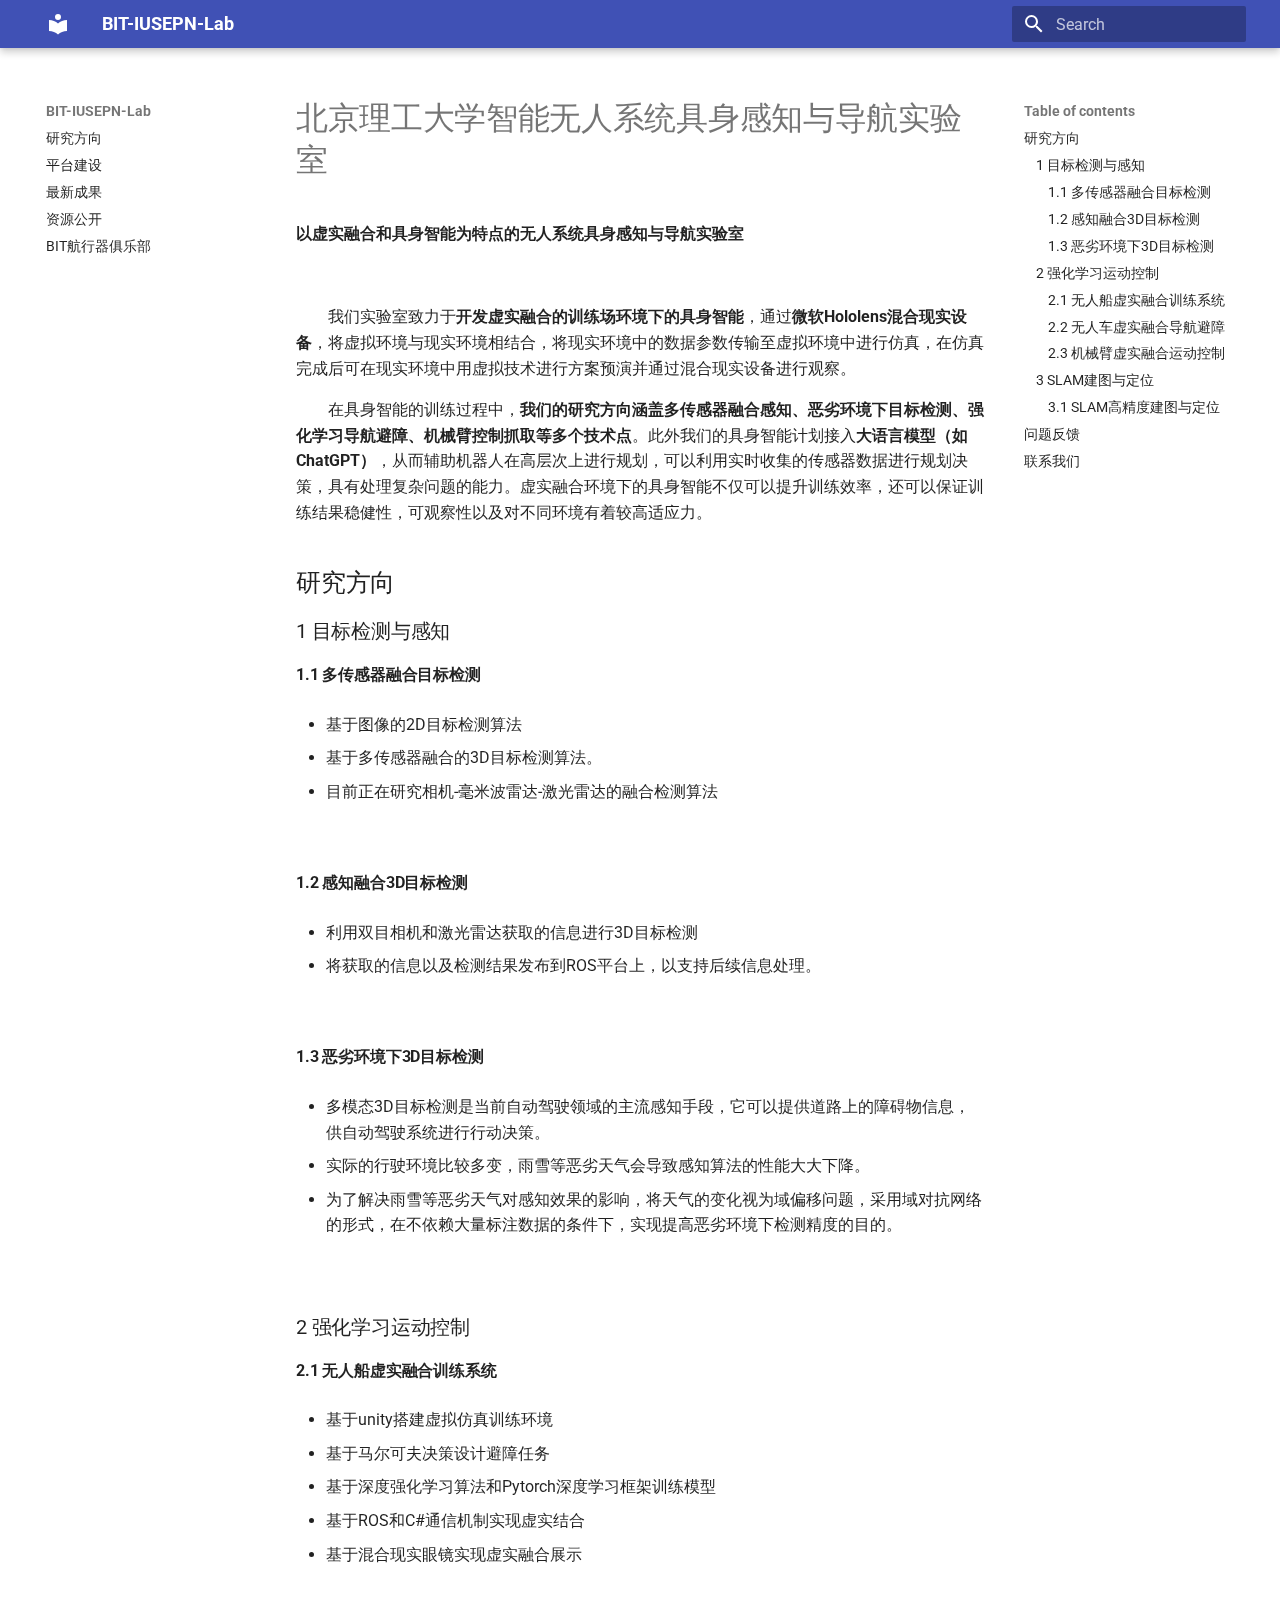
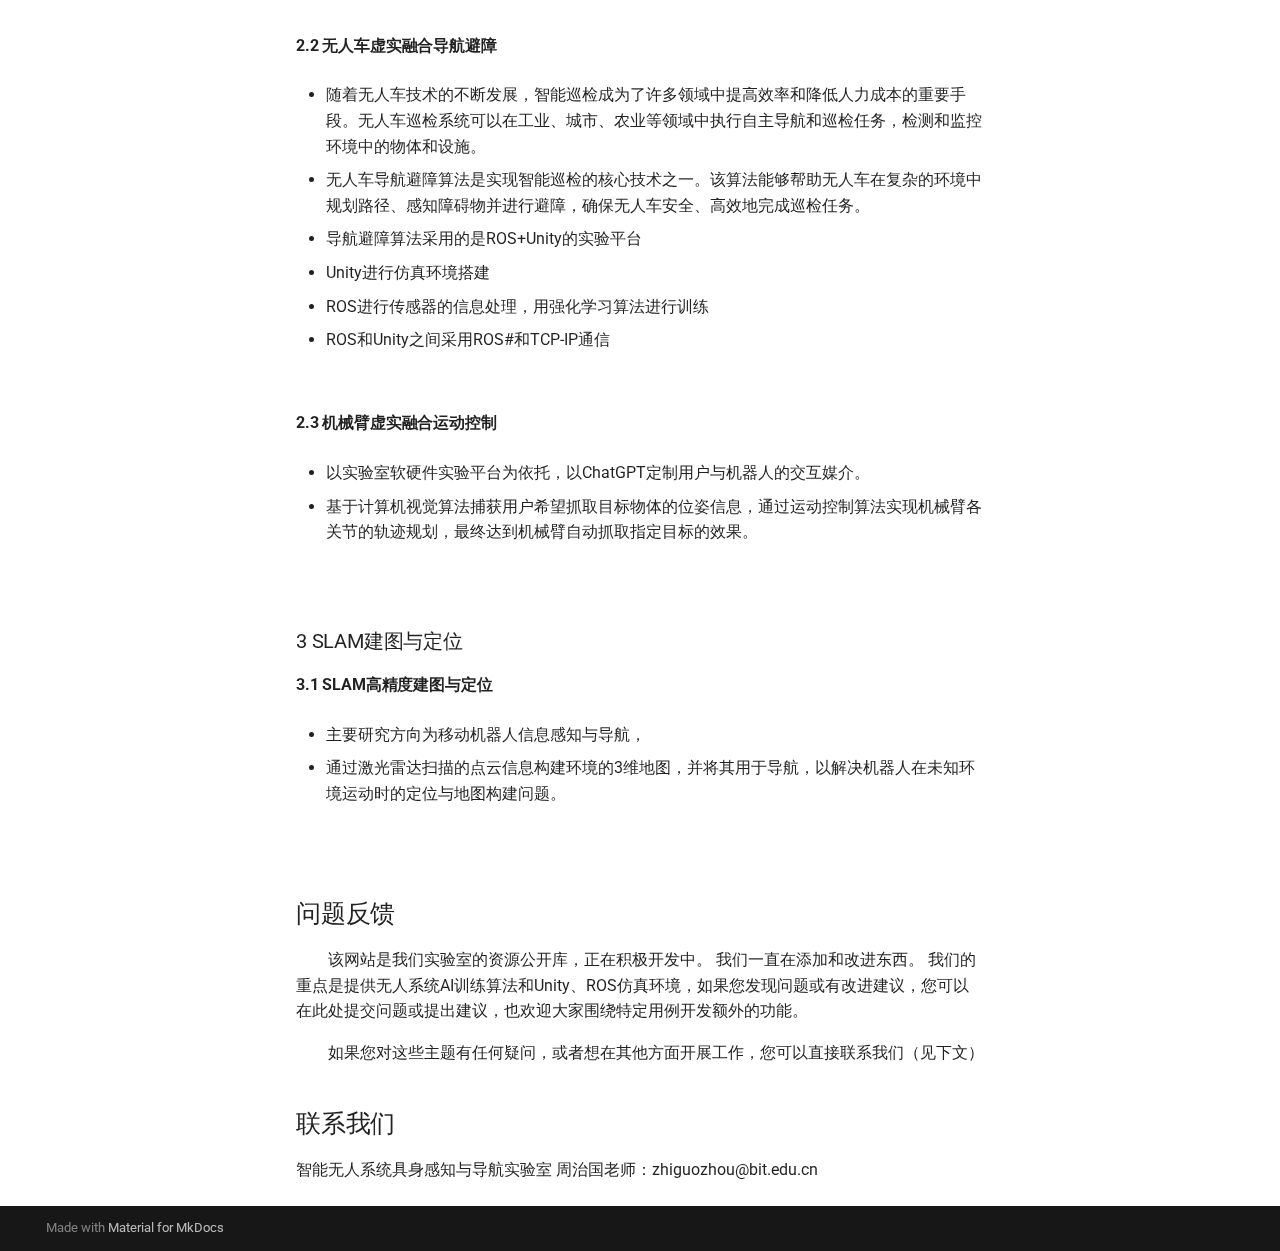
==== commit 4c300828: "Update index.html" ====
--- a/index.html
+++ b/index.html
@@ -16,7 +16,7 @@
     
     
       
-        <title>BIT-USUN-Lab</title>
+        <title>BIT-IUSEPN-Lab</title>
       
     
     
@@ -76,7 +76,7 @@
 
 <header class="md-header md-header--shadow" data-md-component="header">
   <nav class="md-header__inner md-grid" aria-label="Header">
-    <a href="." title="BIT-USUN-Lab" class="md-header__button md-logo" aria-label="BIT-USUN-Lab" data-md-component="logo">
+    <a href="." title="BIT-IUSEPN-Lab" class="md-header__button md-logo" aria-label="BIT-IUSEPN-Lab" data-md-component="logo">
       
   
   <svg xmlns="http://www.w3.org/2000/svg" viewBox="0 0 24 24"><path d="M12 8a3 3 0 0 0 3-3 3 3 0 0 0-3-3 3 3 0 0 0-3 3 3 3 0 0 0 3 3m0 3.54C9.64 9.35 6.5 8 3 8v11c3.5 0 6.64 1.35 9 3.54 2.36-2.19 5.5-3.54 9-3.54V8c-3.5 0-6.64 1.35-9 3.54"/></svg>
@@ -90,13 +90,13 @@
       <div class="md-header__ellipsis">
         <div class="md-header__topic">
           <span class="md-ellipsis">
-            BIT-USUN-Lab
+            BIT-IUSEPN-Lab
           </span>
         </div>
         <div class="md-header__topic" data-md-component="header-topic">
           <span class="md-ellipsis">
             
-              北京理工大学智能无人系统感知与导航实验室
+              北京理工大学智能无人系统具身感知与导航实验室
             
           </span>
         </div>
@@ -171,13 +171,13 @@
 
 <nav class="md-nav md-nav--primary" aria-label="Navigation" data-md-level="0">
   <label class="md-nav__title" for="__drawer">
-    <a href="." title="BIT-USUN-Lab" class="md-nav__button md-logo" aria-label="BIT-USUN-Lab" data-md-component="logo">
+    <a href="." title="BIT-IUSEPN-Lab" class="md-nav__button md-logo" aria-label="BIT-IUSEPN-Lab" data-md-component="logo">
       
   
   <svg xmlns="http://www.w3.org/2000/svg" viewBox="0 0 24 24"><path d="M12 8a3 3 0 0 0 3-3 3 3 0 0 0-3-3 3 3 0 0 0-3 3 3 3 0 0 0 3 3m0 3.54C9.64 9.35 6.5 8 3 8v11c3.5 0 6.64 1.35 9 3.54 2.36-2.19 5.5-3.54 9-3.54V8c-3.5 0-6.64 1.35-9 3.54"/></svg>
 
     </a>
-    BIT-USUN-Lab
+    BIT-IUSEPN-Lab
   </label>
   
   <ul class="md-nav__list" data-md-scrollfix>
@@ -464,8 +464,8 @@
                   
 
 
-<h1 id="_1">北京理工大学智能无人系统感知与导航实验室</h1>
-<p><strong>以虚实融合和具身智能为特点的无人系统感知与导航实验室</strong></p>
+<h1 id="_1">北京理工大学智能无人系统具身感知与导航实验室</h1>
+<p><strong>以虚实融合和具身智能为特点的无人系统具身感知与导航实验室</strong></p>
 <p><img alt="" src="imagLab/0%E6%A1%86%E6%9E%B6%E5%9B%BE.jpg" /></p>
 <p>&emsp;&emsp;我们实验室致力于<strong>开发虚实融合的训练场环境下的具身智能</strong>，通过<strong>微软Hololens混合现实设备</strong>，将虚拟环境与现实环境相结合，将现实环境中的数据参数传输至虚拟环境中进行仿真，在仿真完成后可在现实环境中用虚拟技术进行方案预演并通过混合现实设备进行观察。</p>
 <p>&emsp;&emsp;在具身智能的训练过程中，<strong>我们的研究方向涵盖多传感器融合感知、恶劣环境下目标检测、强化学习导航避障、机械臂控制抓取等多个技术点</strong>。此外我们的具身智能计划接入<strong>大语言模型（如ChatGPT）</strong>，从而辅助机器人在高层次上进行规划，可以利用实时收集的传感器数据进行规划决策，具有处理复杂问题的能力。虚实融合环境下的具身智能不仅可以提升训练效率，还可以保证训练结果稳健性，可观察性以及对不同环境有着较高适应力。</p>
@@ -564,7 +564,7 @@
 <p>&emsp;&emsp;该网站是我们实验室的资源公开库，正在积极开发中。 我们一直在添加和改进东西。 我们的重点是提供无人系统AI训练算法和Unity、ROS仿真环境，如果您发现问题或有改进建议，您可以在此处提交问题或提出建议，也欢迎大家围绕特定用例开发额外的功能。</p>
 <p>&emsp;&emsp;如果您对这些主题有任何疑问，或者想在其他方面开展工作，您可以直接联系我们（见下文）</p>
 <h2 id="_4">联系我们</h2>
-<p>智能无人系统感知与导航实验室
+<p>智能无人系统具身感知与导航实验室
 周治国老师：zhiguozhou@bit.edu.cn</p>
 
 
@@ -619,4 +619,4 @@
       
     
   </body>
-</html>+</html>
